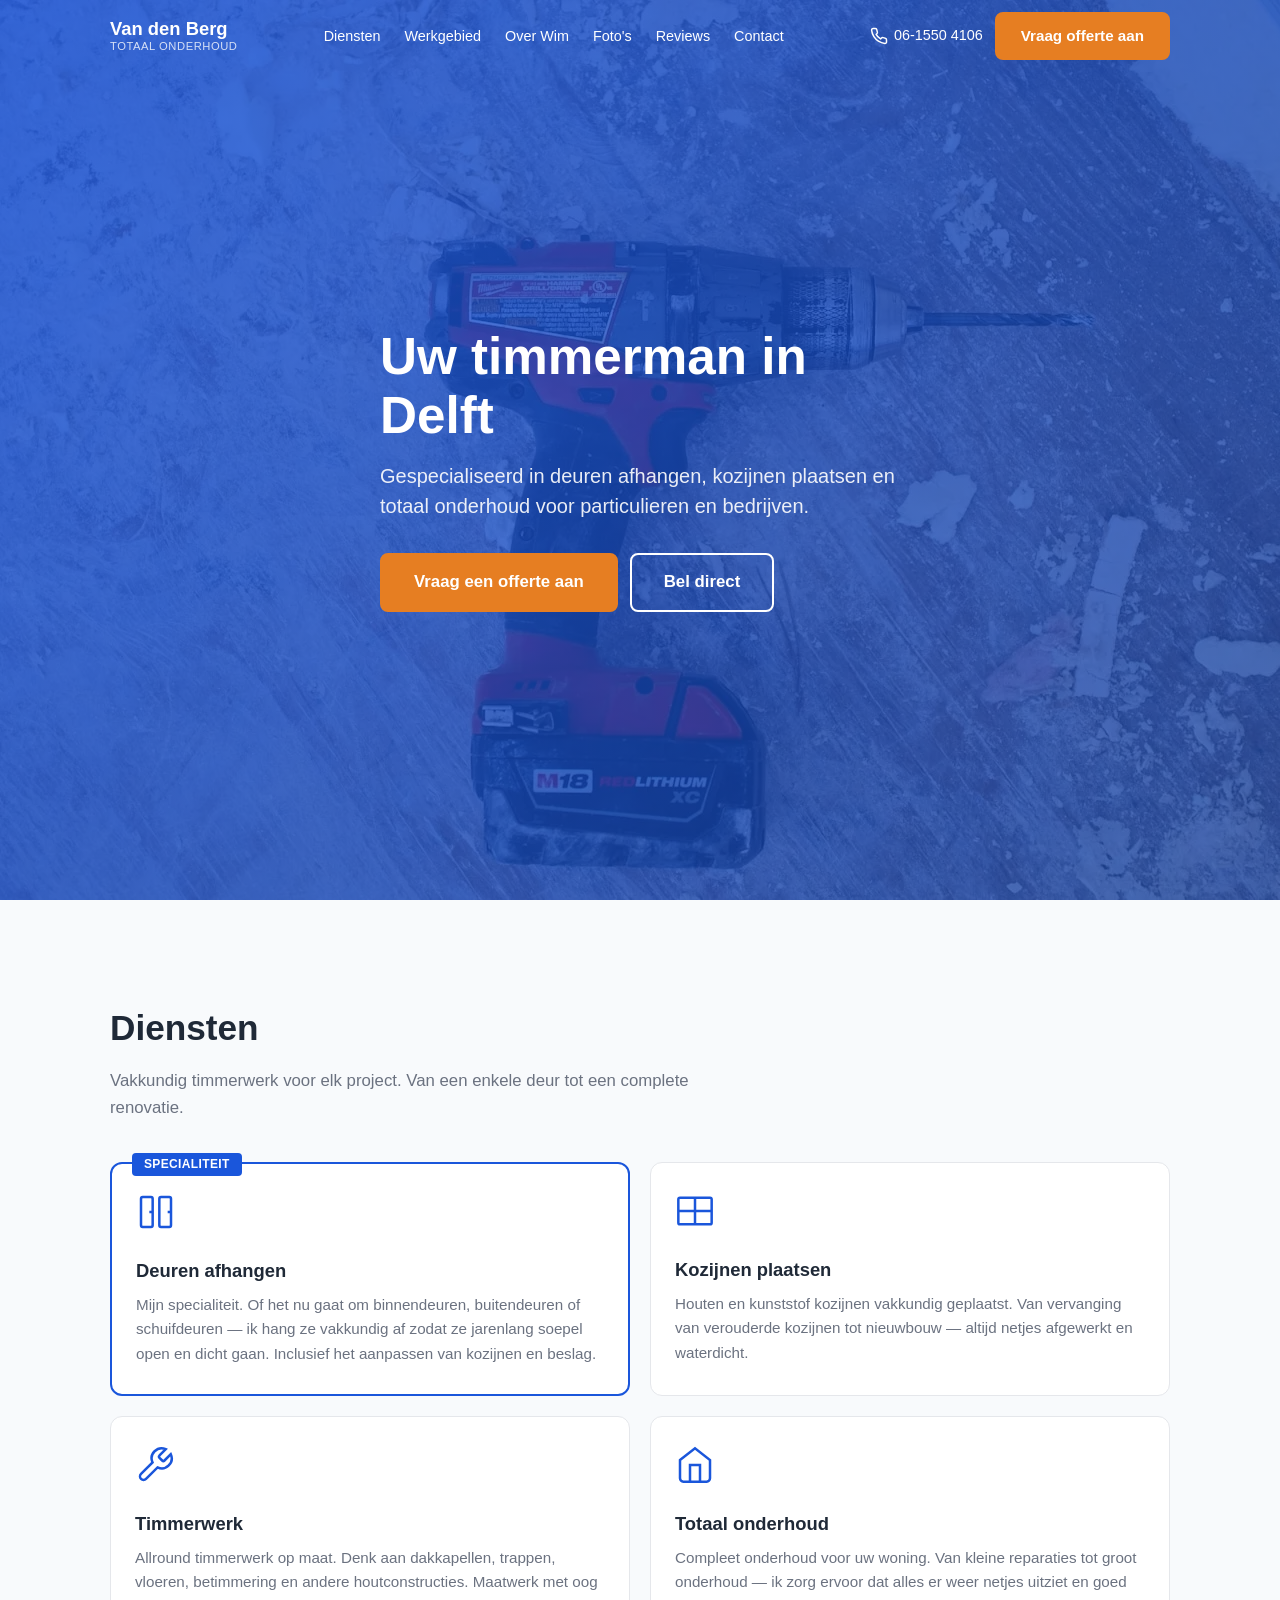
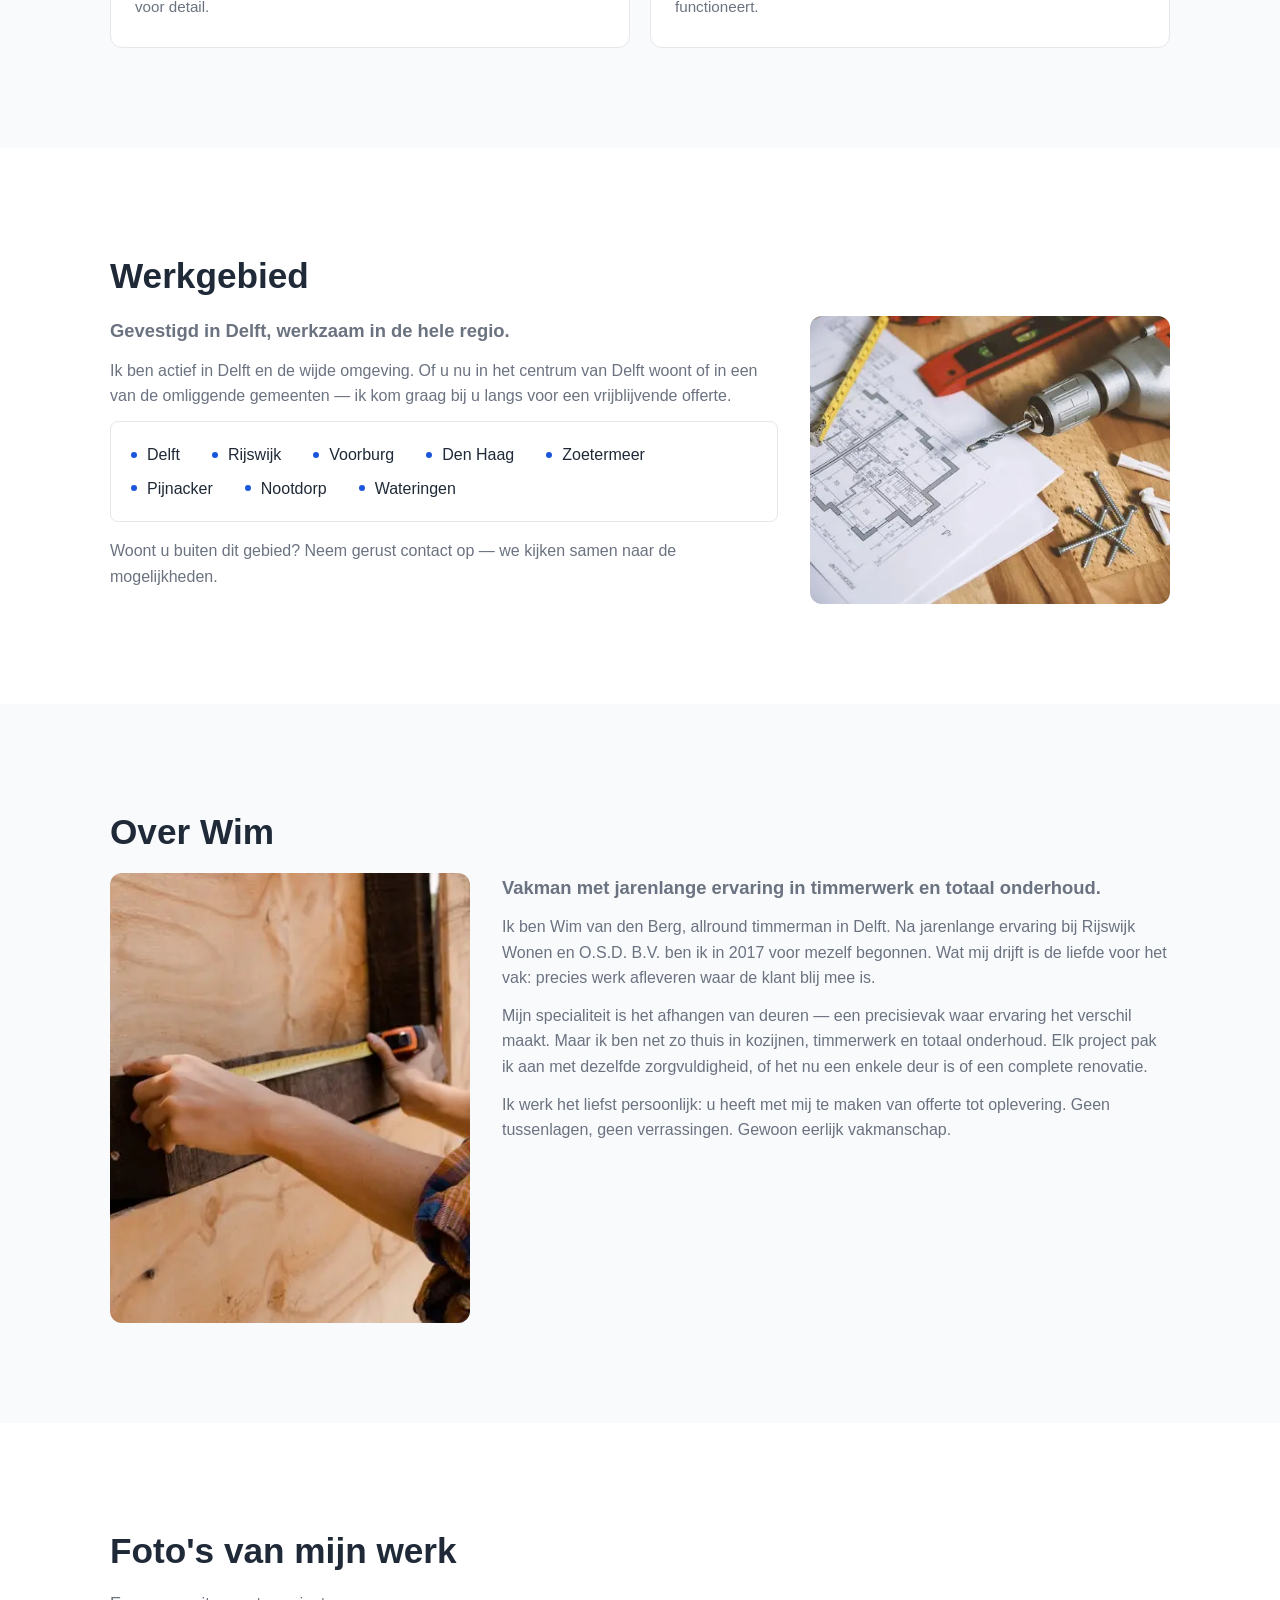
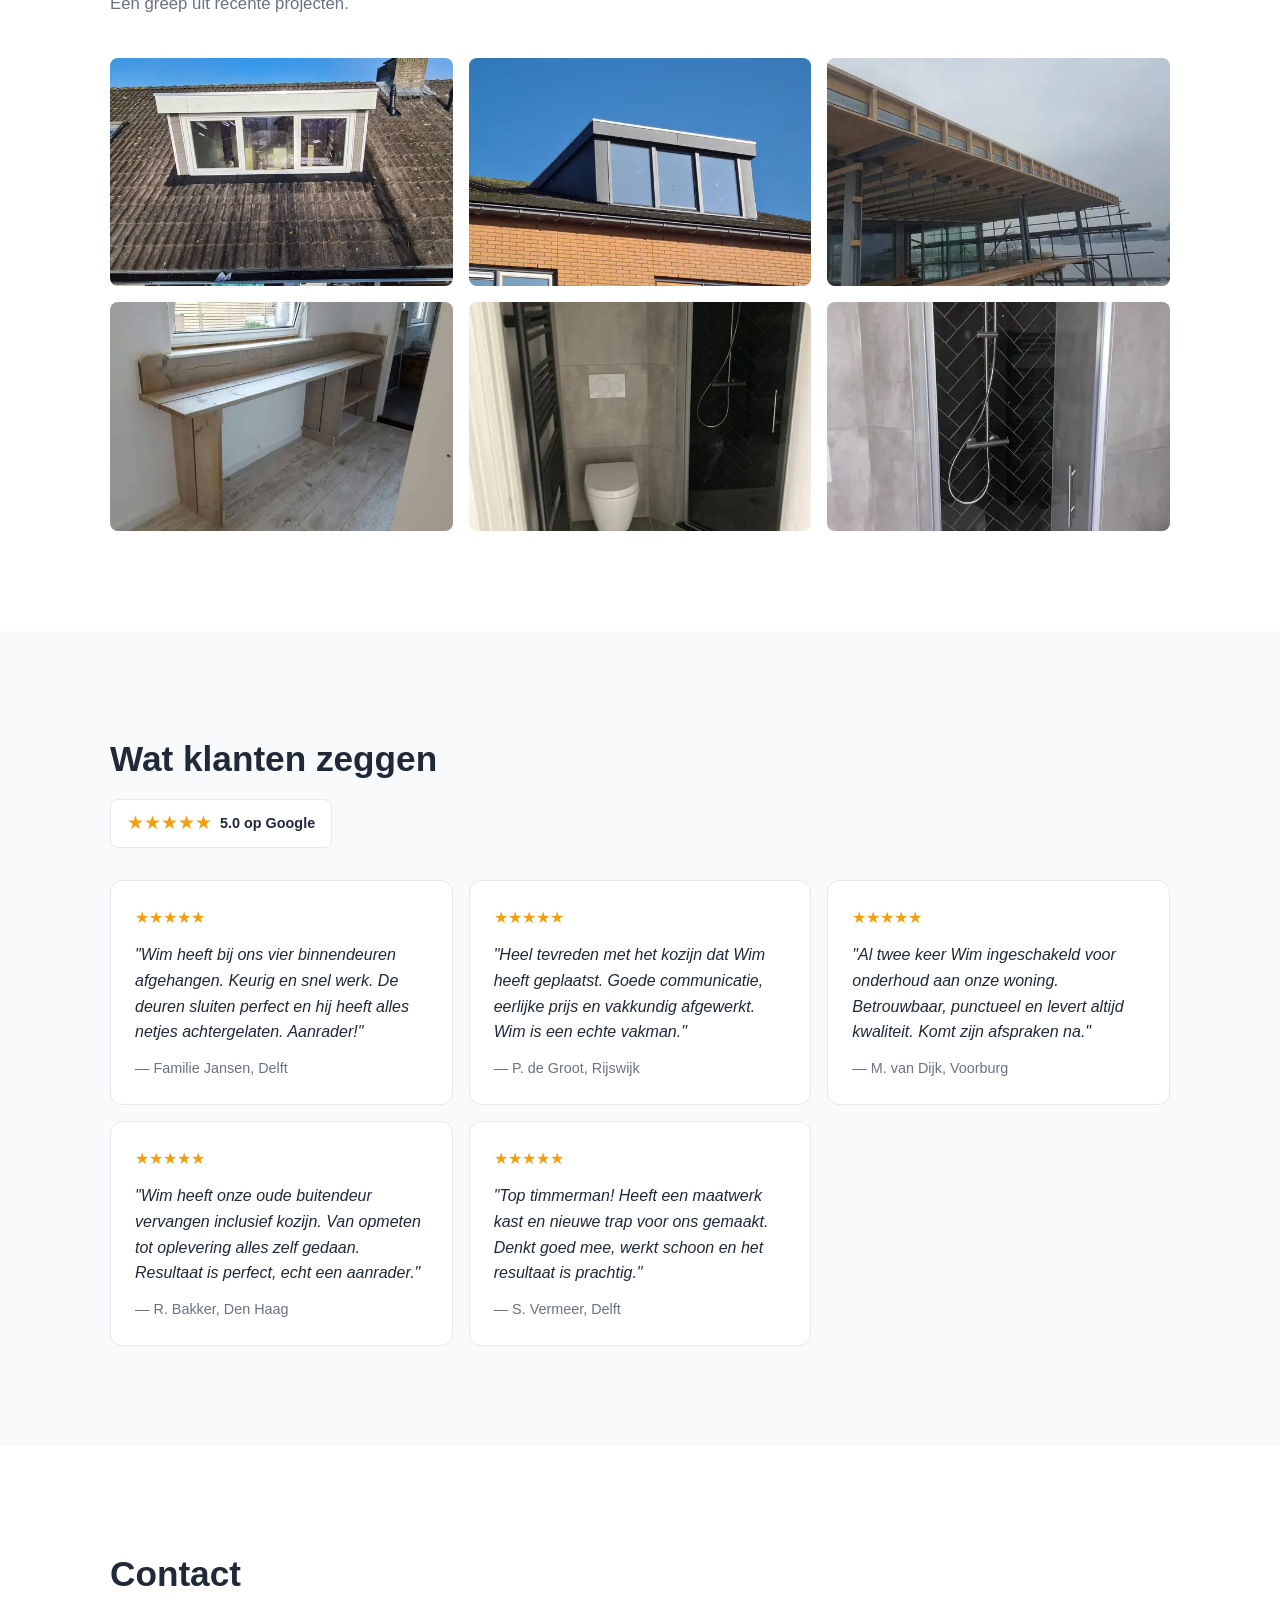
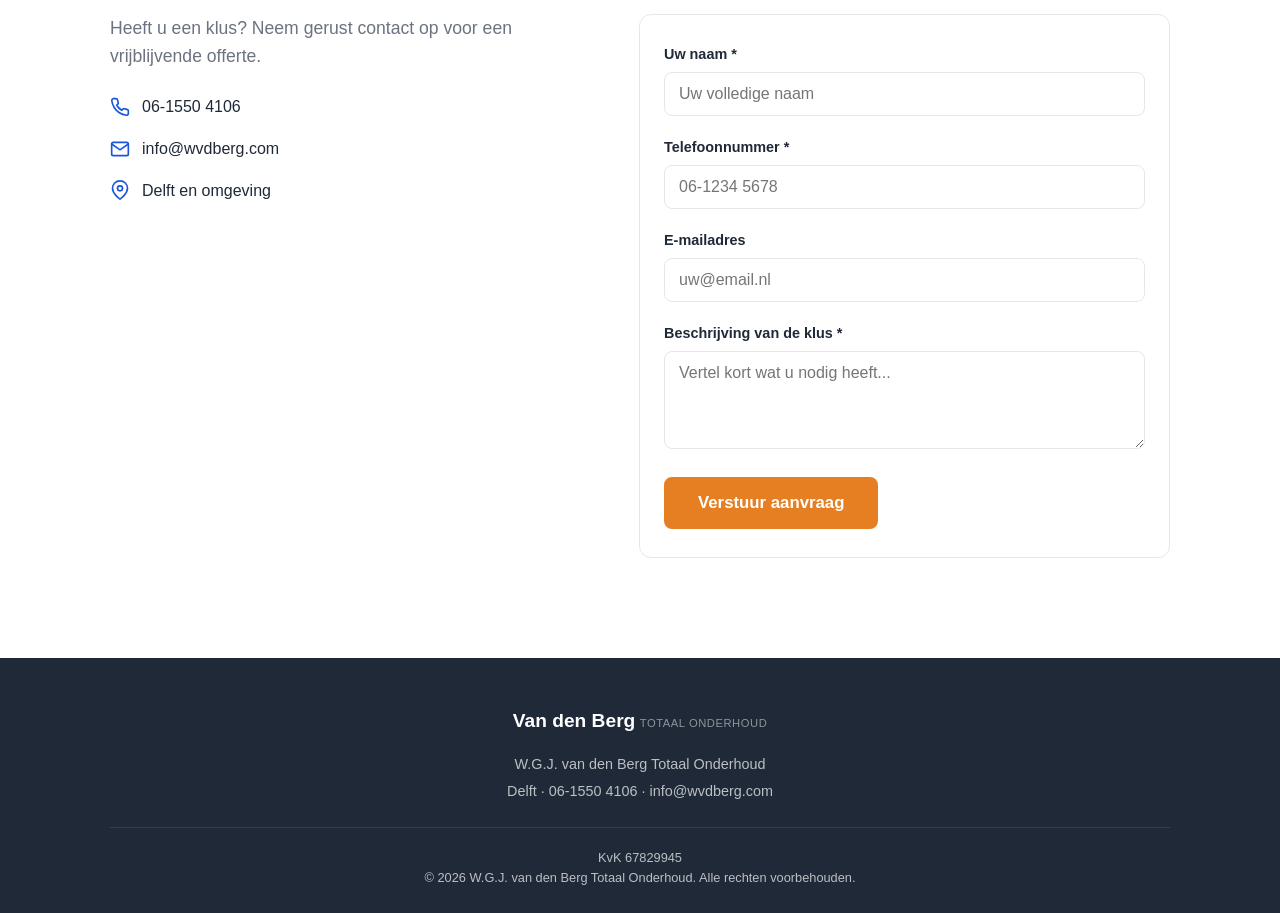
==== index.html @ a8510968 "Replace gallery with real project photos from Wim" ====
<!DOCTYPE html>
<html lang="nl">
<head>
  <meta charset="UTF-8">
  <meta name="viewport" content="width=device-width, initial-scale=1.0">
  <title>W.G.J. van den Berg | Timmerman Delft — Deuren Afhangen & Totaal Onderhoud</title>
  <meta name="description" content="Wim van den Berg — allround timmerman in Delft. Gespecialiseerd in deuren afhangen, kozijnen plaatsen en totaal onderhoud. Vraag vrijblijvend een offerte aan.">
  <meta name="keywords" content="timmerman Delft, deuren afhangen Delft, kozijnen plaatsen Delft, timmerwerk Delft, onderhoud Delft">
  <meta name="author" content="W.G.J. van den Berg Totaal Onderhoud">
  <meta name="robots" content="index, follow">

  <!-- Favicon -->
  <link rel="icon" type="image/svg+xml" href="favicon.svg">

  <!-- Canonical -->
  <link rel="canonical" href="https://wvdberg.com/">

  <!-- Open Graph -->
  <meta property="og:title" content="W.G.J. van den Berg | Timmerman Delft">
  <meta property="og:description" content="Allround timmerman in Delft. Gespecialiseerd in deuren afhangen, kozijnen plaatsen en totaal onderhoud.">
  <meta property="og:type" content="website">
  <meta property="og:url" content="https://wvdberg.com/">
  <meta property="og:locale" content="nl_NL">
  <meta property="og:image" content="https://wvdberg.com/images/og-image.jpg">
  <meta property="og:image:width" content="1200">
  <meta property="og:image:height" content="630">

  <!-- Preload critical resources -->
  <link rel="preload" href="css/style.css" as="style">
  <link rel="preload" href="images/hero.webp" as="image" type="image/webp">

  <!-- Styles -->
  <link rel="stylesheet" href="css/style.css">

  <!-- JSON-LD Structured Data -->
  <script type="application/ld+json">
  {
    "@context": "https://schema.org",
    "@type": "LocalBusiness",
    "name": "W.G.J. van den Berg Totaal Onderhoud",
    "description": "Allround timmerman in Delft. Gespecialiseerd in deuren afhangen, kozijnen plaatsen en totaal onderhoud.",
    "url": "https://wvdberg.com/",
    "telephone": "+31615504106",
    "email": "info@wvdberg.com",
    "address": {
      "@type": "PostalAddress",
      "addressLocality": "Delft",
      "addressRegion": "Zuid-Holland",
      "addressCountry": "NL"
    },
    "geo": {
      "@type": "GeoCoordinates",
      "latitude": 52.0116,
      "longitude": 4.3571
    },
    "areaServed": [
      "Delft", "Rijswijk", "Voorburg", "Zoetermeer", "Den Haag", "Pijnacker", "Nootdorp"
    ],
    "priceRange": "$$",
    "aggregateRating": {
      "@type": "AggregateRating",
      "ratingValue": "5.0",
      "reviewCount": "5"
    },
    "image": "https://wvdberg.com/images/og-image.jpg",
    "sameAs": [],
    "taxID": "KvK 67829945"
  }
  </script>
    <script src="https://analytics.perceptum.nl/liveview.js?key=lv_live_MhP3G05hJ0Z6QYoXSWMNR9PIOusZ9c0d" defer></script>
</head>
<body>

  <!-- ============ HEADER ============ -->
  <header class="site-header" id="header">
    <div class="container header-inner">
      <a href="#" class="logo">
        <span class="logo-name">Van den Berg</span>
        <span class="logo-tagline">Totaal Onderhoud</span>
      </a>
      <nav class="nav" id="nav">
        <ul class="nav-list">
          <li><a href="#diensten">Diensten</a></li>
          <li><a href="#werkgebied">Werkgebied</a></li>
          <li><a href="#over">Over Wim</a></li>
          <li><a href="#fotos">Foto's</a></li>
          <li><a href="#reviews">Reviews</a></li>
          <li><a href="#contact">Contact</a></li>
        </ul>
      </nav>
      <div class="header-actions">
        <a href="tel:+31615504106" class="phone-link">
          <svg class="icon" viewBox="0 0 24 24" width="18" height="18" fill="none" stroke="currentColor" stroke-width="2" stroke-linecap="round" stroke-linejoin="round"><path d="M22 16.92v3a2 2 0 0 1-2.18 2 19.79 19.79 0 0 1-8.63-3.07 19.5 19.5 0 0 1-6-6 19.79 19.79 0 0 1-3.07-8.67A2 2 0 0 1 4.11 2h3a2 2 0 0 1 2 1.72c.127.96.361 1.903.7 2.81a2 2 0 0 1-.45 2.11L8.09 9.91a16 16 0 0 0 6 6l1.27-1.27a2 2 0 0 1 2.11-.45c.907.339 1.85.573 2.81.7A2 2 0 0 1 22 16.92z"/></svg>
          <span>06-1550 4106</span>
        </a>
        <a href="#contact" class="btn btn-primary">Vraag offerte aan</a>
      </div>
      <button class="menu-toggle" id="menuToggle" aria-label="Menu openen">
        <span></span><span></span><span></span>
      </button>
    </div>
  </header>

  <main>

    <!-- ============ HERO ============ -->
    <section class="hero" id="hero">
      <div class="hero-overlay"></div>
      <div class="container hero-content">
        <h1>Uw timmerman in Delft</h1>
        <p class="hero-subtitle">Gespecialiseerd in deuren afhangen, kozijnen plaatsen en totaal onderhoud voor particulieren en bedrijven.</p>
        <div class="hero-actions">
          <a href="#contact" class="btn btn-primary btn-lg">Vraag een offerte aan</a>
          <a href="tel:+31615504106" class="btn btn-outline btn-lg">Bel direct</a>
        </div>
      </div>
    </section>

    <!-- ============ DIENSTEN ============ -->
    <section class="section diensten" id="diensten">
      <div class="container">
        <h2>Diensten</h2>
        <p class="section-intro">Vakkundig timmerwerk voor elk project. Van een enkele deur tot een complete renovatie.</p>
        <div class="services-grid">

          <div class="service-card service-featured">
            <div class="service-icon">
              <svg viewBox="0 0 24 24" width="40" height="40" fill="none" stroke="currentColor" stroke-width="1.5"><rect x="3" y="3" width="7" height="18" rx="1"/><path d="M8 12h2"/><rect x="14" y="3" width="7" height="18" rx="1"/><path d="M19 12h2"/></svg>
            </div>
            <h3>Deuren afhangen</h3>
            <p>Mijn specialiteit. Of het nu gaat om binnendeuren, buitendeuren of schuifdeuren — ik hang ze vakkundig af zodat ze jarenlang soepel open en dicht gaan. Inclusief het aanpassen van kozijnen en beslag.</p>
          </div>

          <div class="service-card">
            <div class="service-icon">
              <svg viewBox="0 0 24 24" width="40" height="40" fill="none" stroke="currentColor" stroke-width="1.5"><rect x="2" y="4" width="20" height="16" rx="1"/><line x1="2" y1="12" x2="22" y2="12"/><line x1="12" y1="4" x2="12" y2="20"/></svg>
            </div>
            <h3>Kozijnen plaatsen</h3>
            <p>Houten en kunststof kozijnen vakkundig geplaatst. Van vervanging van verouderde kozijnen tot nieuwbouw — altijd netjes afgewerkt en waterdicht.</p>
          </div>

          <div class="service-card">
            <div class="service-icon">
              <svg viewBox="0 0 24 24" width="40" height="40" fill="none" stroke="currentColor" stroke-width="1.5"><path d="M14.7 6.3a1 1 0 0 0 0 1.4l1.6 1.6a1 1 0 0 0 1.4 0l3.77-3.77a6 6 0 0 1-7.94 7.94l-6.91 6.91a2.12 2.12 0 0 1-3-3l6.91-6.91a6 6 0 0 1 7.94-7.94l-3.76 3.76z"/></svg>
            </div>
            <h3>Timmerwerk</h3>
            <p>Allround timmerwerk op maat. Denk aan dakkapellen, trappen, vloeren, betimmering en andere houtconstructies. Maatwerk met oog voor detail.</p>
          </div>

          <div class="service-card">
            <div class="service-icon">
              <svg viewBox="0 0 24 24" width="40" height="40" fill="none" stroke="currentColor" stroke-width="1.5"><path d="M3 9l9-7 9 7v11a2 2 0 0 1-2 2H5a2 2 0 0 1-2-2z"/><polyline points="9 22 9 12 15 12 15 22"/></svg>
            </div>
            <h3>Totaal onderhoud</h3>
            <p>Compleet onderhoud voor uw woning. Van kleine reparaties tot groot onderhoud — ik zorg ervoor dat alles er weer netjes uitziet en goed functioneert.</p>
          </div>

        </div>
      </div>
    </section>

    <!-- ============ WERKGEBIED ============ -->
    <section class="section werkgebied" id="werkgebied">
      <div class="container">
        <h2>Werkgebied</h2>
        <div class="about-content">
          <div class="about-text">
            <p class="about-lead">Gevestigd in Delft, werkzaam in de hele regio.</p>
            <p>Ik ben actief in Delft en de wijde omgeving. Of u nu in het centrum van Delft woont of in een van de omliggende gemeenten — ik kom graag bij u langs voor een vrijblijvende offerte.</p>
            <ul class="area-list">
              <li>Delft</li>
              <li>Rijswijk</li>
              <li>Voorburg</li>
              <li>Den Haag</li>
              <li>Zoetermeer</li>
              <li>Pijnacker</li>
              <li>Nootdorp</li>
              <li>Wateringen</li>
            </ul>
            <p>Woont u buiten dit gebied? Neem gerust contact op — we kijken samen naar de mogelijkheden.</p>
          </div>
          <div class="about-image">
            <picture>
              <source srcset="images/werkgebied.webp" type="image/webp">
              <img src="images/werkgebied.jpg" alt="Bouwtekeningen en gereedschap op werkbank" width="500" height="400" loading="lazy">
            </picture>
          </div>
        </div>
      </div>
    </section>

    <!-- ============ OVER WIM ============ -->
    <section class="section over" id="over">
      <div class="container">
        <h2>Over Wim</h2>
        <div class="about-content">
          <div class="about-image">
            <picture>
              <source srcset="images/wim-portrait.webp" type="image/webp">
              <img src="images/wim-portrait.jpg" alt="Wim van den Berg, timmerman in Delft" width="400" height="500" loading="lazy">
            </picture>
          </div>
          <div class="about-text">
            <p class="about-lead">Vakman met jarenlange ervaring in timmerwerk en totaal onderhoud.</p>
            <p>Ik ben Wim van den Berg, allround timmerman in Delft. Na jarenlange ervaring bij Rijswijk Wonen en O.S.D. B.V. ben ik in 2017 voor mezelf begonnen. Wat mij drijft is de liefde voor het vak: precies werk afleveren waar de klant blij mee is.</p>
            <p>Mijn specialiteit is het afhangen van deuren — een precisievak waar ervaring het verschil maakt. Maar ik ben net zo thuis in kozijnen, timmerwerk en totaal onderhoud. Elk project pak ik aan met dezelfde zorgvuldigheid, of het nu een enkele deur is of een complete renovatie.</p>
            <p>Ik werk het liefst persoonlijk: u heeft met mij te maken van offerte tot oplevering. Geen tussenlagen, geen verrassingen. Gewoon eerlijk vakmanschap.</p>
          </div>
        </div>
      </div>
    </section>

    <!-- ============ FOTO'S ============ -->
    <section class="section fotos" id="fotos">
      <div class="container">
        <h2>Foto's van mijn werk</h2>
        <p class="section-intro">Een greep uit recente projecten.</p>
        <div class="gallery-grid">
          <div class="gallery-item" data-caption="Dakkapel geplaatst — woonhuis">
            <picture>
              <source srcset="images/project-1.webp" type="image/webp">
              <img src="images/project-1.jpg" alt="Dakkapel geplaatst op woonhuis met blauwe lucht" width="600" height="400" loading="lazy">
            </picture>
          </div>
          <div class="gallery-item" data-caption="Dakkapel — zicht vanaf de straat">
            <picture>
              <source srcset="images/project-2.webp" type="image/webp">
              <img src="images/project-2.jpg" alt="Dakkapel op woning gezien vanaf de straat" width="600" height="400" loading="lazy">
            </picture>
          </div>
          <div class="gallery-item" data-caption="Houtconstructie — gebouw aan het water">
            <picture>
              <source srcset="images/project-3.webp" type="image/webp">
              <img src="images/project-3.jpg" alt="Houten dakconstructie van gebouw aan het water" width="600" height="400" loading="lazy">
            </picture>
          </div>
          <div class="gallery-item" data-caption="Bureau op maat — steigerhouten werkplek">
            <picture>
              <source srcset="images/project-4.webp" type="image/webp">
              <img src="images/project-4.jpg" alt="Steigerhouten bureau op maat gemaakt" width="600" height="400" loading="lazy">
            </picture>
          </div>
          <div class="gallery-item" data-caption="Badkamer renovatie — compleet afgewerkt">
            <picture>
              <source srcset="images/project-5.webp" type="image/webp">
              <img src="images/project-5.jpg" alt="Complete badkamer renovatie met douche en toilet" width="600" height="400" loading="lazy">
            </picture>
          </div>
          <div class="gallery-item" data-caption="Inloopdouche — herringbone tegels">
            <picture>
              <source srcset="images/project-6.webp" type="image/webp">
              <img src="images/project-6.jpg" alt="Inloopdouche met zwarte herringbone tegels" width="600" height="400" loading="lazy">
            </picture>
          </div>
        </div>
      </div>

      <!-- Lightbox -->
      <div class="lightbox" id="lightbox" role="dialog" aria-label="Foto vergroten">
        <button class="lightbox-close" aria-label="Sluiten">&times;</button>
        <button class="lightbox-prev" aria-label="Vorige foto">&#8249;</button>
        <button class="lightbox-next" aria-label="Volgende foto">&#8250;</button>
        <img class="lightbox-img" src="" alt="">
        <p class="lightbox-caption"></p>
      </div>
    </section>

    <!-- ============ REVIEWS ============ -->
    <section class="section reviews" id="reviews">
      <div class="container">
        <h2>Wat klanten zeggen</h2>
        <div class="reviews-header">
          <div class="rating-badge">
            <span class="rating-stars">&#9733;&#9733;&#9733;&#9733;&#9733;</span>
            <span class="rating-text">5.0 op Google</span>
          </div>
        </div>
        <div class="reviews-grid">

          <div class="review-card">
            <div class="review-stars">&#9733;&#9733;&#9733;&#9733;&#9733;</div>
            <p class="review-text">"Wim heeft bij ons vier binnendeuren afgehangen. Keurig en snel werk. De deuren sluiten perfect en hij heeft alles netjes achtergelaten. Aanrader!"</p>
            <p class="review-author">— Familie Jansen, Delft</p>
          </div>

          <div class="review-card">
            <div class="review-stars">&#9733;&#9733;&#9733;&#9733;&#9733;</div>
            <p class="review-text">"Heel tevreden met het kozijn dat Wim heeft geplaatst. Goede communicatie, eerlijke prijs en vakkundig afgewerkt. Wim is een echte vakman."</p>
            <p class="review-author">— P. de Groot, Rijswijk</p>
          </div>

          <div class="review-card">
            <div class="review-stars">&#9733;&#9733;&#9733;&#9733;&#9733;</div>
            <p class="review-text">"Al twee keer Wim ingeschakeld voor onderhoud aan onze woning. Betrouwbaar, punctueel en levert altijd kwaliteit. Komt zijn afspraken na."</p>
            <p class="review-author">— M. van Dijk, Voorburg</p>
          </div>

          <div class="review-card">
            <div class="review-stars">&#9733;&#9733;&#9733;&#9733;&#9733;</div>
            <p class="review-text">"Wim heeft onze oude buitendeur vervangen inclusief kozijn. Van opmeten tot oplevering alles zelf gedaan. Resultaat is perfect, echt een aanrader."</p>
            <p class="review-author">— R. Bakker, Den Haag</p>
          </div>

          <div class="review-card">
            <div class="review-stars">&#9733;&#9733;&#9733;&#9733;&#9733;</div>
            <p class="review-text">"Top timmerman! Heeft een maatwerk kast en nieuwe trap voor ons gemaakt. Denkt goed mee, werkt schoon en het resultaat is prachtig."</p>
            <p class="review-author">— S. Vermeer, Delft</p>
          </div>

        </div>
      </div>
    </section>

    <!-- ============ CONTACT ============ -->
    <section class="section contact" id="contact">
      <div class="container">
        <h2>Contact</h2>
        <div class="contact-content">
          <div class="contact-info">
            <p class="contact-lead">Heeft u een klus? Neem gerust contact op voor een vrijblijvende offerte.</p>
            <div class="contact-details">
              <div class="contact-item">
                <svg class="icon" viewBox="0 0 24 24" width="20" height="20" fill="none" stroke="currentColor" stroke-width="2"><path d="M22 16.92v3a2 2 0 0 1-2.18 2 19.79 19.79 0 0 1-8.63-3.07 19.5 19.5 0 0 1-6-6 19.79 19.79 0 0 1-3.07-8.67A2 2 0 0 1 4.11 2h3a2 2 0 0 1 2 1.72c.127.96.361 1.903.7 2.81a2 2 0 0 1-.45 2.11L8.09 9.91a16 16 0 0 0 6 6l1.27-1.27a2 2 0 0 1 2.11-.45c.907.339 1.85.573 2.81.7A2 2 0 0 1 22 16.92z"/></svg>
                <a href="tel:+31615504106">06-1550 4106</a>
              </div>
              <div class="contact-item">
                <svg class="icon" viewBox="0 0 24 24" width="20" height="20" fill="none" stroke="currentColor" stroke-width="2"><path d="M4 4h16c1.1 0 2 .9 2 2v12c0 1.1-.9 2-2 2H4c-1.1 0-2-.9-2-2V6c0-1.1.9-2 2-2z"/><polyline points="22,6 12,13 2,6"/></svg>
                <a href="mailto:info@wvdberg.com">info@wvdberg.com</a>
              </div>
              <div class="contact-item">
                <svg class="icon" viewBox="0 0 24 24" width="20" height="20" fill="none" stroke="currentColor" stroke-width="2"><path d="M21 10c0 7-9 13-9 13s-9-6-9-13a9 9 0 0 1 18 0z"/><circle cx="12" cy="10" r="3"/></svg>
                <span>Delft en omgeving</span>
              </div>
            </div>
          </div>
          <form class="contact-form" id="contactForm" novalidate>
            <div class="form-group" style="position:absolute;left:-9999px" aria-hidden="true">
              <label for="website">Laat dit veld leeg</label>
              <input type="text" id="website" name="website" tabindex="-1" autocomplete="off">
            </div>
            <div class="form-group">
              <label for="naam">Uw naam *</label>
              <input type="text" id="naam" name="naam" required autocomplete="name" placeholder="Uw volledige naam">
              <span class="form-error" data-for="naam"></span>
            </div>
            <div class="form-group">
              <label for="telefoon">Telefoonnummer *</label>
              <input type="tel" id="telefoon" name="telefoon" required autocomplete="tel" placeholder="06-1234 5678">
              <span class="form-error" data-for="telefoon"></span>
            </div>
            <div class="form-group">
              <label for="email">E-mailadres</label>
              <input type="email" id="email" name="email" autocomplete="email" placeholder="uw@email.nl">
              <span class="form-error" data-for="email"></span>
            </div>
            <div class="form-group">
              <label for="bericht">Beschrijving van de klus *</label>
              <textarea id="bericht" name="bericht" rows="4" required placeholder="Vertel kort wat u nodig heeft..."></textarea>
              <span class="form-error" data-for="bericht"></span>
            </div>
            <button type="submit" class="btn btn-primary btn-lg">Verstuur aanvraag</button>
            <div class="form-status" id="formStatus"></div>
          </form>
        </div>
      </div>
    </section>

  </main>

  <!-- ============ FOOTER ============ -->
  <footer class="site-footer">
    <div class="container footer-inner">
      <div class="footer-brand">
        <span class="logo-name">Van den Berg</span>
        <span class="logo-tagline">Totaal Onderhoud</span>
      </div>
      <div class="footer-info">
        <p>W.G.J. van den Berg Totaal Onderhoud</p>
        <p>Delft &middot; <a href="tel:+31615504106">06-1550 4106</a> &middot; <a href="mailto:info@wvdberg.com">info@wvdberg.com</a></p>
      </div>
      <div class="footer-bottom">
        <p>KvK 67829945</p>
        <p>&copy; 2026 W.G.J. van den Berg Totaal Onderhoud. Alle rechten voorbehouden.</p>
      </div>
    </div>
  </footer>

  <script src="js/main.js"></script>
</body>
</html>
---- css/style.css ----
/* ============================================
   W.G.J. van den Berg — Timmerman Delft
   Mobile-first responsive styles
   ============================================ */

/* --- Custom Properties --- */
:root {
  --color-primary: #1a56db;
  --color-primary-dark: #1444ab;
  --color-primary-light: #e8effc;
  --color-accent: #e67e22;
  --color-accent-dark: #cf6d17;
  --color-text: #1f2937;
  --color-text-light: #6b7280;
  --color-bg: #ffffff;
  --color-bg-alt: #f8fafc;
  --color-border: #e5e7eb;
  --color-white: #ffffff;
  --color-star: #f59e0b;
  --font-body: -apple-system, BlinkMacSystemFont, 'Segoe UI', Roboto, 'Helvetica Neue', Arial, sans-serif;
  --font-heading: var(--font-body);
  --max-width: 1100px;
  --header-height: 72px;
  --radius: 8px;
  --radius-lg: 12px;
  --shadow: 0 1px 3px rgba(0,0,0,0.1);
  --shadow-md: 0 4px 12px rgba(0,0,0,0.1);
  --shadow-lg: 0 8px 24px rgba(0,0,0,0.15);
  --transition: 200ms ease;
}

/* --- Reset & Base --- */
*, *::before, *::after {
  box-sizing: border-box;
  margin: 0;
  padding: 0;
}

html {
  scroll-behavior: smooth;
  scroll-padding-top: var(--header-height);
}

body {
  font-family: var(--font-body);
  font-size: 16px;
  line-height: 1.6;
  color: var(--color-text);
  background: var(--color-bg);
  -webkit-font-smoothing: antialiased;
}

img {
  max-width: 100%;
  height: auto;
  display: block;
}

a {
  color: var(--color-primary);
  text-decoration: none;
  transition: color var(--transition);
}

a:hover {
  color: var(--color-primary-dark);
}

ul {
  list-style: none;
}

.container {
  width: 100%;
  max-width: var(--max-width);
  margin: 0 auto;
  padding: 0 20px;
}

/* --- Buttons --- */
.btn {
  display: inline-flex;
  align-items: center;
  justify-content: center;
  gap: 8px;
  padding: 10px 24px;
  border: 2px solid transparent;
  border-radius: var(--radius);
  font-size: 0.95rem;
  font-weight: 600;
  cursor: pointer;
  transition: all var(--transition);
  text-decoration: none;
  white-space: nowrap;
}

.btn-primary {
  background: var(--color-accent);
  color: var(--color-white);
  border-color: var(--color-accent);
}

.btn-primary:hover {
  background: var(--color-accent-dark);
  border-color: var(--color-accent-dark);
  color: var(--color-white);
}

.btn-outline {
  background: transparent;
  color: var(--color-white);
  border-color: var(--color-white);
}

.btn-outline:hover {
  background: var(--color-white);
  color: var(--color-primary);
}

.btn-lg {
  padding: 14px 32px;
  font-size: 1.05rem;
}

/* --- Header --- */
.site-header {
  position: fixed;
  top: 0;
  left: 0;
  right: 0;
  z-index: 100;
  background: transparent;
  transition: background var(--transition), box-shadow var(--transition);
  height: var(--header-height);
}

.site-header.scrolled {
  background: var(--color-white);
  box-shadow: var(--shadow-md);
}

.header-inner {
  display: flex;
  align-items: center;
  justify-content: space-between;
  height: var(--header-height);
}

.logo {
  display: flex;
  flex-direction: column;
  text-decoration: none;
  line-height: 1.2;
}

.logo-name {
  font-size: 1.15rem;
  font-weight: 700;
  color: var(--color-white);
  transition: color var(--transition);
}

.logo-tagline {
  font-size: 0.7rem;
  color: rgba(255,255,255,0.8);
  text-transform: uppercase;
  letter-spacing: 0.05em;
  transition: color var(--transition);
}

.site-header.scrolled .logo-name {
  color: var(--color-primary);
}

.site-header.scrolled .logo-tagline {
  color: var(--color-text-light);
}

.nav {
  display: none;
}

.nav-list {
  display: flex;
  gap: 24px;
}

.nav-list a {
  color: var(--color-white);
  font-size: 0.9rem;
  font-weight: 500;
  transition: color var(--transition);
}

.site-header.scrolled .nav-list a {
  color: var(--color-text);
}

.site-header.scrolled .nav-list a:hover {
  color: var(--color-primary);
}

.header-actions {
  display: flex;
  align-items: center;
  gap: 12px;
}

.phone-link {
  display: none;
  align-items: center;
  gap: 6px;
  color: var(--color-white);
  font-weight: 500;
  font-size: 0.9rem;
}

.site-header.scrolled .phone-link {
  color: var(--color-text);
}

.phone-link .icon {
  flex-shrink: 0;
}

.header-actions .btn-primary {
  display: none;
}

/* Mobile menu toggle */
.menu-toggle {
  display: flex;
  flex-direction: column;
  justify-content: center;
  gap: 5px;
  width: 32px;
  height: 32px;
  background: none;
  border: none;
  cursor: pointer;
  padding: 4px;
}

.menu-toggle span {
  display: block;
  width: 100%;
  height: 2px;
  background: var(--color-white);
  border-radius: 1px;
  transition: all var(--transition);
}

.site-header.scrolled .menu-toggle span {
  background: var(--color-text);
}

.menu-toggle.active span:nth-child(1) {
  transform: rotate(45deg) translate(5px, 5px);
}

.menu-toggle.active span:nth-child(2) {
  opacity: 0;
}

.menu-toggle.active span:nth-child(3) {
  transform: rotate(-45deg) translate(5px, -5px);
}

/* Mobile nav open state */
.nav.open {
  display: flex;
  position: fixed;
  top: var(--header-height);
  left: 0;
  right: 0;
  bottom: 0;
  background: var(--color-white);
  z-index: 99;
  padding: 24px 20px;
}

.nav.open .nav-list {
  flex-direction: column;
  gap: 0;
  width: 100%;
}

.nav.open .nav-list a {
  display: block;
  padding: 16px 0;
  color: var(--color-text);
  font-size: 1.1rem;
  border-bottom: 1px solid var(--color-border);
}

/* --- Hero --- */
.hero {
  position: relative;
  min-height: 100vh;
  display: flex;
  align-items: center;
  background: var(--color-primary) url('../images/hero.webp') center / cover no-repeat;
  color: var(--color-white);
  padding: 120px 0 80px;
}

.hero-overlay {
  position: absolute;
  inset: 0;
  background: linear-gradient(135deg, rgba(26,86,219,0.85) 0%, rgba(20,68,171,0.7) 100%);
}

.hero-content {
  position: relative;
  z-index: 1;
  max-width: 640px;
}

.hero h1 {
  font-size: clamp(2rem, 5vw, 3.2rem);
  font-weight: 800;
  line-height: 1.15;
  margin-bottom: 16px;
}

.hero-subtitle {
  font-size: clamp(1rem, 2.5vw, 1.25rem);
  line-height: 1.5;
  opacity: 0.9;
  margin-bottom: 32px;
}

.hero-actions {
  display: flex;
  flex-wrap: wrap;
  gap: 12px;
}

/* --- Sections --- */
.section {
  padding: 64px 0;
}

.section:nth-child(even) {
  background: var(--color-bg-alt);
}

.section h2 {
  font-size: clamp(1.6rem, 3vw, 2.2rem);
  font-weight: 700;
  color: var(--color-text);
  margin-bottom: 12px;
}

.section-intro {
  color: var(--color-text-light);
  font-size: 1.05rem;
  max-width: 600px;
  margin-bottom: 40px;
}

/* --- Diensten (Services) --- */
.services-grid {
  display: grid;
  gap: 20px;
}

.service-card {
  background: var(--color-white);
  border: 1px solid var(--color-border);
  border-radius: var(--radius-lg);
  padding: 28px 24px;
  transition: box-shadow var(--transition);
}

.service-card:hover {
  box-shadow: var(--shadow-md);
}

.service-featured {
  border-color: var(--color-primary);
  border-width: 2px;
  position: relative;
}

.service-featured::before {
  content: 'Specialiteit';
  position: absolute;
  top: -11px;
  left: 20px;
  background: var(--color-primary);
  color: var(--color-white);
  font-size: 0.75rem;
  font-weight: 600;
  padding: 2px 12px;
  border-radius: 4px;
  text-transform: uppercase;
  letter-spacing: 0.03em;
}

.service-icon {
  color: var(--color-primary);
  margin-bottom: 16px;
}

.service-card h3 {
  font-size: 1.15rem;
  font-weight: 700;
  margin-bottom: 8px;
}

.service-card p {
  color: var(--color-text-light);
  font-size: 0.95rem;
  line-height: 1.6;
}

/* --- Werkgebied --- */
.werkgebied .about-text p {
  color: var(--color-text-light);
}

.area-list {
  display: flex;
  flex-wrap: wrap;
  gap: 8px 16px;
  margin-bottom: 16px;
  padding: 20px;
  background: var(--color-white);
  border-radius: var(--radius);
  border: 1px solid var(--color-border);
}

.area-list li {
  font-weight: 500;
  color: var(--color-text);
  padding-left: 16px;
  position: relative;
}

.area-list li::before {
  content: '';
  position: absolute;
  left: 0;
  top: 50%;
  transform: translateY(-50%);
  width: 6px;
  height: 6px;
  background: var(--color-primary);
  border-radius: 50%;
}

/* --- Over Wim (About) --- */
.about-content {
  display: flex;
  flex-direction: column;
  gap: 32px;
}

.about-image img {
  border-radius: var(--radius-lg);
  object-fit: cover;
  width: 100%;
  max-width: 400px;
}

.about-lead {
  font-size: 1.15rem;
  font-weight: 600;
  color: var(--color-text);
  margin-bottom: 16px;
}

.about-text p {
  color: var(--color-text-light);
  margin-bottom: 12px;
}

/* --- Foto's (Gallery) --- */
.gallery-grid {
  display: grid;
  gap: 12px;
  grid-template-columns: 1fr 1fr;
}

.gallery-item {
  cursor: pointer;
  border-radius: var(--radius);
  overflow: hidden;
  aspect-ratio: 3/2;
}

.gallery-item img {
  width: 100%;
  height: 100%;
  object-fit: cover;
  transition: transform 0.3s ease;
}

.gallery-item:hover img {
  transform: scale(1.05);
}

/* Lightbox */
.lightbox {
  display: none;
  position: fixed;
  inset: 0;
  z-index: 200;
  background: rgba(0,0,0,0.92);
  align-items: center;
  justify-content: center;
  flex-direction: column;
  padding: 20px;
}

.lightbox.active {
  display: flex;
}

.lightbox-img {
  max-width: 90vw;
  max-height: 80vh;
  object-fit: contain;
  border-radius: var(--radius);
}

.lightbox-caption {
  color: var(--color-white);
  margin-top: 16px;
  font-size: 0.95rem;
  text-align: center;
}

.lightbox-close,
.lightbox-prev,
.lightbox-next {
  position: absolute;
  background: none;
  border: none;
  color: var(--color-white);
  cursor: pointer;
  font-size: 2rem;
  padding: 12px;
  transition: opacity var(--transition);
  z-index: 201;
}

.lightbox-close:hover,
.lightbox-prev:hover,
.lightbox-next:hover {
  opacity: 0.7;
}

.lightbox-close {
  top: 16px;
  right: 16px;
  font-size: 2.5rem;
}

.lightbox-prev {
  left: 16px;
  top: 50%;
  transform: translateY(-50%);
  font-size: 3rem;
}

.lightbox-next {
  right: 16px;
  top: 50%;
  transform: translateY(-50%);
  font-size: 3rem;
}

/* --- Reviews --- */
.reviews-header {
  margin-bottom: 32px;
}

.rating-badge {
  display: inline-flex;
  align-items: center;
  gap: 8px;
  background: var(--color-white);
  border: 1px solid var(--color-border);
  border-radius: var(--radius);
  padding: 8px 16px;
}

.rating-stars {
  color: var(--color-star);
  font-size: 1.2rem;
}

.rating-text {
  font-weight: 600;
  font-size: 0.9rem;
}

.reviews-grid {
  display: grid;
  gap: 16px;
}

.review-card {
  background: var(--color-white);
  border: 1px solid var(--color-border);
  border-radius: var(--radius-lg);
  padding: 24px;
}

.review-stars {
  color: var(--color-star);
  font-size: 1rem;
  margin-bottom: 12px;
}

.review-text {
  color: var(--color-text);
  font-style: italic;
  line-height: 1.6;
  margin-bottom: 12px;
}

.review-author {
  color: var(--color-text-light);
  font-size: 0.9rem;
  font-weight: 500;
}

/* --- Contact --- */
.contact-content {
  display: flex;
  flex-direction: column;
  gap: 40px;
}

.contact-lead {
  font-size: 1.1rem;
  color: var(--color-text-light);
  margin-bottom: 24px;
}

.contact-details {
  display: flex;
  flex-direction: column;
  gap: 16px;
}

.contact-item {
  display: flex;
  align-items: center;
  gap: 12px;
  color: var(--color-text);
}

.contact-item .icon {
  color: var(--color-primary);
  flex-shrink: 0;
}

.contact-item a {
  color: var(--color-text);
  font-weight: 500;
}

.contact-item a:hover {
  color: var(--color-primary);
}

/* Form */
.contact-form {
  background: var(--color-white);
  border: 1px solid var(--color-border);
  border-radius: var(--radius-lg);
  padding: 28px 24px;
}

.form-group {
  margin-bottom: 20px;
}

.form-group label {
  display: block;
  font-weight: 600;
  font-size: 0.9rem;
  margin-bottom: 6px;
  color: var(--color-text);
}

.form-group input,
.form-group textarea {
  width: 100%;
  padding: 12px 14px;
  border: 1px solid var(--color-border);
  border-radius: var(--radius);
  font-family: var(--font-body);
  font-size: 1rem;
  color: var(--color-text);
  transition: border-color var(--transition);
}

.form-group input:focus,
.form-group textarea:focus {
  outline: none;
  border-color: var(--color-primary);
  box-shadow: 0 0 0 3px var(--color-primary-light);
}

.form-group input.error,
.form-group textarea.error {
  border-color: #dc2626;
}

.form-error {
  display: none;
  color: #dc2626;
  font-size: 0.8rem;
  margin-top: 4px;
}

.form-error.visible {
  display: block;
}

.form-status {
  margin-top: 16px;
  padding: 12px;
  border-radius: var(--radius);
  font-size: 0.9rem;
  display: none;
}

.form-status.success {
  display: block;
  background: #ecfdf5;
  color: #065f46;
  border: 1px solid #a7f3d0;
}

.form-status.error {
  display: block;
  background: #fef2f2;
  color: #991b1b;
  border: 1px solid #fecaca;
}

.contact-form .btn {
  width: 100%;
}

/* --- Footer --- */
.site-footer {
  background: var(--color-text);
  color: rgba(255,255,255,0.7);
  padding: 48px 0 24px;
}

.footer-inner {
  text-align: center;
}

.footer-brand {
  margin-bottom: 16px;
}

.footer-brand .logo-name {
  font-size: 1.2rem;
  color: var(--color-white);
}

.footer-brand .logo-tagline {
  color: rgba(255,255,255,0.5);
}

.footer-info {
  margin-bottom: 24px;
}

.footer-info p {
  margin-bottom: 4px;
  font-size: 0.9rem;
}

.footer-info a {
  color: rgba(255,255,255,0.7);
}

.footer-info a:hover {
  color: var(--color-white);
}

.footer-bottom {
  border-top: 1px solid rgba(255,255,255,0.1);
  padding-top: 20px;
}

.footer-bottom p {
  font-size: 0.8rem;
}

/* ============================================
   Responsive — Tablet (768px+)
   ============================================ */
@media (min-width: 768px) {
  .section {
    padding: 80px 0;
  }

  .services-grid {
    grid-template-columns: 1fr 1fr;
  }

  .reviews-grid {
    grid-template-columns: 1fr 1fr;
  }

  .gallery-grid {
    grid-template-columns: repeat(3, 1fr);
    gap: 16px;
  }

  .about-content {
    flex-direction: row;
    align-items: flex-start;
  }

  .about-image {
    flex-shrink: 0;
    width: 280px;
  }

  .contact-content {
    flex-direction: row;
    gap: 48px;
  }

  .contact-info {
    flex: 1;
  }

  .contact-form {
    flex: 1;
  }

  .contact-form .btn {
    width: auto;
  }
}

/* ============================================
   Responsive — Desktop (1024px+)
   ============================================ */
@media (min-width: 1024px) {
  .nav {
    display: flex;
    align-items: center;
  }

  .menu-toggle {
    display: none;
  }

  .phone-link {
    display: flex;
  }

  .header-actions .btn-primary {
    display: inline-flex;
  }

  .section {
    padding: 100px 0;
  }

  .about-image {
    width: 360px;
  }

  .hero-content {
    max-width: 560px;
  }

  .area-list {
    gap: 8px 32px;
  }
}

/* ============================================
   Responsive — Large Desktop (1200px+)
   ============================================ */
@media (min-width: 1200px) {
  .reviews-grid {
    grid-template-columns: repeat(3, 1fr);
  }
}
---- css/style.css ----
/* ============================================
   W.G.J. van den Berg — Timmerman Delft
   Mobile-first responsive styles
   ============================================ */

/* --- Custom Properties --- */
:root {
  --color-primary: #1a56db;
  --color-primary-dark: #1444ab;
  --color-primary-light: #e8effc;
  --color-accent: #e67e22;
  --color-accent-dark: #cf6d17;
  --color-text: #1f2937;
  --color-text-light: #6b7280;
  --color-bg: #ffffff;
  --color-bg-alt: #f8fafc;
  --color-border: #e5e7eb;
  --color-white: #ffffff;
  --color-star: #f59e0b;
  --font-body: -apple-system, BlinkMacSystemFont, 'Segoe UI', Roboto, 'Helvetica Neue', Arial, sans-serif;
  --font-heading: var(--font-body);
  --max-width: 1100px;
  --header-height: 72px;
  --radius: 8px;
  --radius-lg: 12px;
  --shadow: 0 1px 3px rgba(0,0,0,0.1);
  --shadow-md: 0 4px 12px rgba(0,0,0,0.1);
  --shadow-lg: 0 8px 24px rgba(0,0,0,0.15);
  --transition: 200ms ease;
}

/* --- Reset & Base --- */
*, *::before, *::after {
  box-sizing: border-box;
  margin: 0;
  padding: 0;
}

html {
  scroll-behavior: smooth;
  scroll-padding-top: var(--header-height);
}

body {
  font-family: var(--font-body);
  font-size: 16px;
  line-height: 1.6;
  color: var(--color-text);
  background: var(--color-bg);
  -webkit-font-smoothing: antialiased;
}

img {
  max-width: 100%;
  height: auto;
  display: block;
}

a {
  color: var(--color-primary);
  text-decoration: none;
  transition: color var(--transition);
}

a:hover {
  color: var(--color-primary-dark);
}

ul {
  list-style: none;
}

.container {
  width: 100%;
  max-width: var(--max-width);
  margin: 0 auto;
  padding: 0 20px;
}

/* --- Buttons --- */
.btn {
  display: inline-flex;
  align-items: center;
  justify-content: center;
  gap: 8px;
  padding: 10px 24px;
  border: 2px solid transparent;
  border-radius: var(--radius);
  font-size: 0.95rem;
  font-weight: 600;
  cursor: pointer;
  transition: all var(--transition);
  text-decoration: none;
  white-space: nowrap;
}

.btn-primary {
  background: var(--color-accent);
  color: var(--color-white);
  border-color: var(--color-accent);
}

.btn-primary:hover {
  background: var(--color-accent-dark);
  border-color: var(--color-accent-dark);
  color: var(--color-white);
}

.btn-outline {
  background: transparent;
  color: var(--color-white);
  border-color: var(--color-white);
}

.btn-outline:hover {
  background: var(--color-white);
  color: var(--color-primary);
}

.btn-lg {
  padding: 14px 32px;
  font-size: 1.05rem;
}

/* --- Header --- */
.site-header {
  position: fixed;
  top: 0;
  left: 0;
  right: 0;
  z-index: 100;
  background: transparent;
  transition: background var(--transition), box-shadow var(--transition);
  height: var(--header-height);
}

.site-header.scrolled {
  background: var(--color-white);
  box-shadow: var(--shadow-md);
}

.header-inner {
  display: flex;
  align-items: center;
  justify-content: space-between;
  height: var(--header-height);
}

.logo {
  display: flex;
  flex-direction: column;
  text-decoration: none;
  line-height: 1.2;
}

.logo-name {
  font-size: 1.15rem;
  font-weight: 700;
  color: var(--color-white);
  transition: color var(--transition);
}

.logo-tagline {
  font-size: 0.7rem;
  color: rgba(255,255,255,0.8);
  text-transform: uppercase;
  letter-spacing: 0.05em;
  transition: color var(--transition);
}

.site-header.scrolled .logo-name {
  color: var(--color-primary);
}

.site-header.scrolled .logo-tagline {
  color: var(--color-text-light);
}

.nav {
  display: none;
}

.nav-list {
  display: flex;
  gap: 24px;
}

.nav-list a {
  color: var(--color-white);
  font-size: 0.9rem;
  font-weight: 500;
  transition: color var(--transition);
}

.site-header.scrolled .nav-list a {
  color: var(--color-text);
}

.site-header.scrolled .nav-list a:hover {
  color: var(--color-primary);
}

.header-actions {
  display: flex;
  align-items: center;
  gap: 12px;
}

.phone-link {
  display: none;
  align-items: center;
  gap: 6px;
  color: var(--color-white);
  font-weight: 500;
  font-size: 0.9rem;
}

.site-header.scrolled .phone-link {
  color: var(--color-text);
}

.phone-link .icon {
  flex-shrink: 0;
}

.header-actions .btn-primary {
  display: none;
}

/* Mobile menu toggle */
.menu-toggle {
  display: flex;
  flex-direction: column;
  justify-content: center;
  gap: 5px;
  width: 32px;
  height: 32px;
  background: none;
  border: none;
  cursor: pointer;
  padding: 4px;
}

.menu-toggle span {
  display: block;
  width: 100%;
  height: 2px;
  background: var(--color-white);
  border-radius: 1px;
  transition: all var(--transition);
}

.site-header.scrolled .menu-toggle span {
  background: var(--color-text);
}

.menu-toggle.active span:nth-child(1) {
  transform: rotate(45deg) translate(5px, 5px);
}

.menu-toggle.active span:nth-child(2) {
  opacity: 0;
}

.menu-toggle.active span:nth-child(3) {
  transform: rotate(-45deg) translate(5px, -5px);
}

/* Mobile nav open state */
.nav.open {
  display: flex;
  position: fixed;
  top: var(--header-height);
  left: 0;
  right: 0;
  bottom: 0;
  background: var(--color-white);
  z-index: 99;
  padding: 24px 20px;
}

.nav.open .nav-list {
  flex-direction: column;
  gap: 0;
  width: 100%;
}

.nav.open .nav-list a {
  display: block;
  padding: 16px 0;
  color: var(--color-text);
  font-size: 1.1rem;
  border-bottom: 1px solid var(--color-border);
}

/* --- Hero --- */
.hero {
  position: relative;
  min-height: 100vh;
  display: flex;
  align-items: center;
  background: var(--color-primary) url('../images/hero.webp') center / cover no-repeat;
  color: var(--color-white);
  padding: 120px 0 80px;
}

.hero-overlay {
  position: absolute;
  inset: 0;
  background: linear-gradient(135deg, rgba(26,86,219,0.85) 0%, rgba(20,68,171,0.7) 100%);
}

.hero-content {
  position: relative;
  z-index: 1;
  max-width: 640px;
}

.hero h1 {
  font-size: clamp(2rem, 5vw, 3.2rem);
  font-weight: 800;
  line-height: 1.15;
  margin-bottom: 16px;
}

.hero-subtitle {
  font-size: clamp(1rem, 2.5vw, 1.25rem);
  line-height: 1.5;
  opacity: 0.9;
  margin-bottom: 32px;
}

.hero-actions {
  display: flex;
  flex-wrap: wrap;
  gap: 12px;
}

/* --- Sections --- */
.section {
  padding: 64px 0;
}

.section:nth-child(even) {
  background: var(--color-bg-alt);
}

.section h2 {
  font-size: clamp(1.6rem, 3vw, 2.2rem);
  font-weight: 700;
  color: var(--color-text);
  margin-bottom: 12px;
}

.section-intro {
  color: var(--color-text-light);
  font-size: 1.05rem;
  max-width: 600px;
  margin-bottom: 40px;
}

/* --- Diensten (Services) --- */
.services-grid {
  display: grid;
  gap: 20px;
}

.service-card {
  background: var(--color-white);
  border: 1px solid var(--color-border);
  border-radius: var(--radius-lg);
  padding: 28px 24px;
  transition: box-shadow var(--transition);
}

.service-card:hover {
  box-shadow: var(--shadow-md);
}

.service-featured {
  border-color: var(--color-primary);
  border-width: 2px;
  position: relative;
}

.service-featured::before {
  content: 'Specialiteit';
  position: absolute;
  top: -11px;
  left: 20px;
  background: var(--color-primary);
  color: var(--color-white);
  font-size: 0.75rem;
  font-weight: 600;
  padding: 2px 12px;
  border-radius: 4px;
  text-transform: uppercase;
  letter-spacing: 0.03em;
}

.service-icon {
  color: var(--color-primary);
  margin-bottom: 16px;
}

.service-card h3 {
  font-size: 1.15rem;
  font-weight: 700;
  margin-bottom: 8px;
}

.service-card p {
  color: var(--color-text-light);
  font-size: 0.95rem;
  line-height: 1.6;
}

/* --- Werkgebied --- */
.werkgebied .about-text p {
  color: var(--color-text-light);
}

.area-list {
  display: flex;
  flex-wrap: wrap;
  gap: 8px 16px;
  margin-bottom: 16px;
  padding: 20px;
  background: var(--color-white);
  border-radius: var(--radius);
  border: 1px solid var(--color-border);
}

.area-list li {
  font-weight: 500;
  color: var(--color-text);
  padding-left: 16px;
  position: relative;
}

.area-list li::before {
  content: '';
  position: absolute;
  left: 0;
  top: 50%;
  transform: translateY(-50%);
  width: 6px;
  height: 6px;
  background: var(--color-primary);
  border-radius: 50%;
}

/* --- Over Wim (About) --- */
.about-content {
  display: flex;
  flex-direction: column;
  gap: 32px;
}

.about-image img {
  border-radius: var(--radius-lg);
  object-fit: cover;
  width: 100%;
  max-width: 400px;
}

.about-lead {
  font-size: 1.15rem;
  font-weight: 600;
  color: var(--color-text);
  margin-bottom: 16px;
}

.about-text p {
  color: var(--color-text-light);
  margin-bottom: 12px;
}

/* --- Foto's (Gallery) --- */
.gallery-grid {
  display: grid;
  gap: 12px;
  grid-template-columns: 1fr 1fr;
}

.gallery-item {
  cursor: pointer;
  border-radius: var(--radius);
  overflow: hidden;
  aspect-ratio: 3/2;
}

.gallery-item img {
  width: 100%;
  height: 100%;
  object-fit: cover;
  transition: transform 0.3s ease;
}

.gallery-item:hover img {
  transform: scale(1.05);
}

/* Lightbox */
.lightbox {
  display: none;
  position: fixed;
  inset: 0;
  z-index: 200;
  background: rgba(0,0,0,0.92);
  align-items: center;
  justify-content: center;
  flex-direction: column;
  padding: 20px;
}

.lightbox.active {
  display: flex;
}

.lightbox-img {
  max-width: 90vw;
  max-height: 80vh;
  object-fit: contain;
  border-radius: var(--radius);
}

.lightbox-caption {
  color: var(--color-white);
  margin-top: 16px;
  font-size: 0.95rem;
  text-align: center;
}

.lightbox-close,
.lightbox-prev,
.lightbox-next {
  position: absolute;
  background: none;
  border: none;
  color: var(--color-white);
  cursor: pointer;
  font-size: 2rem;
  padding: 12px;
  transition: opacity var(--transition);
  z-index: 201;
}

.lightbox-close:hover,
.lightbox-prev:hover,
.lightbox-next:hover {
  opacity: 0.7;
}

.lightbox-close {
  top: 16px;
  right: 16px;
  font-size: 2.5rem;
}

.lightbox-prev {
  left: 16px;
  top: 50%;
  transform: translateY(-50%);
  font-size: 3rem;
}

.lightbox-next {
  right: 16px;
  top: 50%;
  transform: translateY(-50%);
  font-size: 3rem;
}

/* --- Reviews --- */
.reviews-header {
  margin-bottom: 32px;
}

.rating-badge {
  display: inline-flex;
  align-items: center;
  gap: 8px;
  background: var(--color-white);
  border: 1px solid var(--color-border);
  border-radius: var(--radius);
  padding: 8px 16px;
}

.rating-stars {
  color: var(--color-star);
  font-size: 1.2rem;
}

.rating-text {
  font-weight: 600;
  font-size: 0.9rem;
}

.reviews-grid {
  display: grid;
  gap: 16px;
}

.review-card {
  background: var(--color-white);
  border: 1px solid var(--color-border);
  border-radius: var(--radius-lg);
  padding: 24px;
}

.review-stars {
  color: var(--color-star);
  font-size: 1rem;
  margin-bottom: 12px;
}

.review-text {
  color: var(--color-text);
  font-style: italic;
  line-height: 1.6;
  margin-bottom: 12px;
}

.review-author {
  color: var(--color-text-light);
  font-size: 0.9rem;
  font-weight: 500;
}

/* --- Contact --- */
.contact-content {
  display: flex;
  flex-direction: column;
  gap: 40px;
}

.contact-lead {
  font-size: 1.1rem;
  color: var(--color-text-light);
  margin-bottom: 24px;
}

.contact-details {
  display: flex;
  flex-direction: column;
  gap: 16px;
}

.contact-item {
  display: flex;
  align-items: center;
  gap: 12px;
  color: var(--color-text);
}

.contact-item .icon {
  color: var(--color-primary);
  flex-shrink: 0;
}

.contact-item a {
  color: var(--color-text);
  font-weight: 500;
}

.contact-item a:hover {
  color: var(--color-primary);
}

/* Form */
.contact-form {
  background: var(--color-white);
  border: 1px solid var(--color-border);
  border-radius: var(--radius-lg);
  padding: 28px 24px;
}

.form-group {
  margin-bottom: 20px;
}

.form-group label {
  display: block;
  font-weight: 600;
  font-size: 0.9rem;
  margin-bottom: 6px;
  color: var(--color-text);
}

.form-group input,
.form-group textarea {
  width: 100%;
  padding: 12px 14px;
  border: 1px solid var(--color-border);
  border-radius: var(--radius);
  font-family: var(--font-body);
  font-size: 1rem;
  color: var(--color-text);
  transition: border-color var(--transition);
}

.form-group input:focus,
.form-group textarea:focus {
  outline: none;
  border-color: var(--color-primary);
  box-shadow: 0 0 0 3px var(--color-primary-light);
}

.form-group input.error,
.form-group textarea.error {
  border-color: #dc2626;
}

.form-error {
  display: none;
  color: #dc2626;
  font-size: 0.8rem;
  margin-top: 4px;
}

.form-error.visible {
  display: block;
}

.form-status {
  margin-top: 16px;
  padding: 12px;
  border-radius: var(--radius);
  font-size: 0.9rem;
  display: none;
}

.form-status.success {
  display: block;
  background: #ecfdf5;
  color: #065f46;
  border: 1px solid #a7f3d0;
}

.form-status.error {
  display: block;
  background: #fef2f2;
  color: #991b1b;
  border: 1px solid #fecaca;
}

.contact-form .btn {
  width: 100%;
}

/* --- Footer --- */
.site-footer {
  background: var(--color-text);
  color: rgba(255,255,255,0.7);
  padding: 48px 0 24px;
}

.footer-inner {
  text-align: center;
}

.footer-brand {
  margin-bottom: 16px;
}

.footer-brand .logo-name {
  font-size: 1.2rem;
  color: var(--color-white);
}

.footer-brand .logo-tagline {
  color: rgba(255,255,255,0.5);
}

.footer-info {
  margin-bottom: 24px;
}

.footer-info p {
  margin-bottom: 4px;
  font-size: 0.9rem;
}

.footer-info a {
  color: rgba(255,255,255,0.7);
}

.footer-info a:hover {
  color: var(--color-white);
}

.footer-bottom {
  border-top: 1px solid rgba(255,255,255,0.1);
  padding-top: 20px;
}

.footer-bottom p {
  font-size: 0.8rem;
}

/* ============================================
   Responsive — Tablet (768px+)
   ============================================ */
@media (min-width: 768px) {
  .section {
    padding: 80px 0;
  }

  .services-grid {
    grid-template-columns: 1fr 1fr;
  }

  .reviews-grid {
    grid-template-columns: 1fr 1fr;
  }

  .gallery-grid {
    grid-template-columns: repeat(3, 1fr);
    gap: 16px;
  }

  .about-content {
    flex-direction: row;
    align-items: flex-start;
  }

  .about-image {
    flex-shrink: 0;
    width: 280px;
  }

  .contact-content {
    flex-direction: row;
    gap: 48px;
  }

  .contact-info {
    flex: 1;
  }

  .contact-form {
    flex: 1;
  }

  .contact-form .btn {
    width: auto;
  }
}

/* ============================================
   Responsive — Desktop (1024px+)
   ============================================ */
@media (min-width: 1024px) {
  .nav {
    display: flex;
    align-items: center;
  }

  .menu-toggle {
    display: none;
  }

  .phone-link {
    display: flex;
  }

  .header-actions .btn-primary {
    display: inline-flex;
  }

  .section {
    padding: 100px 0;
  }

  .about-image {
    width: 360px;
  }

  .hero-content {
    max-width: 560px;
  }

  .area-list {
    gap: 8px 32px;
  }
}

/* ============================================
   Responsive — Large Desktop (1200px+)
   ============================================ */
@media (min-width: 1200px) {
  .reviews-grid {
    grid-template-columns: repeat(3, 1fr);
  }
}
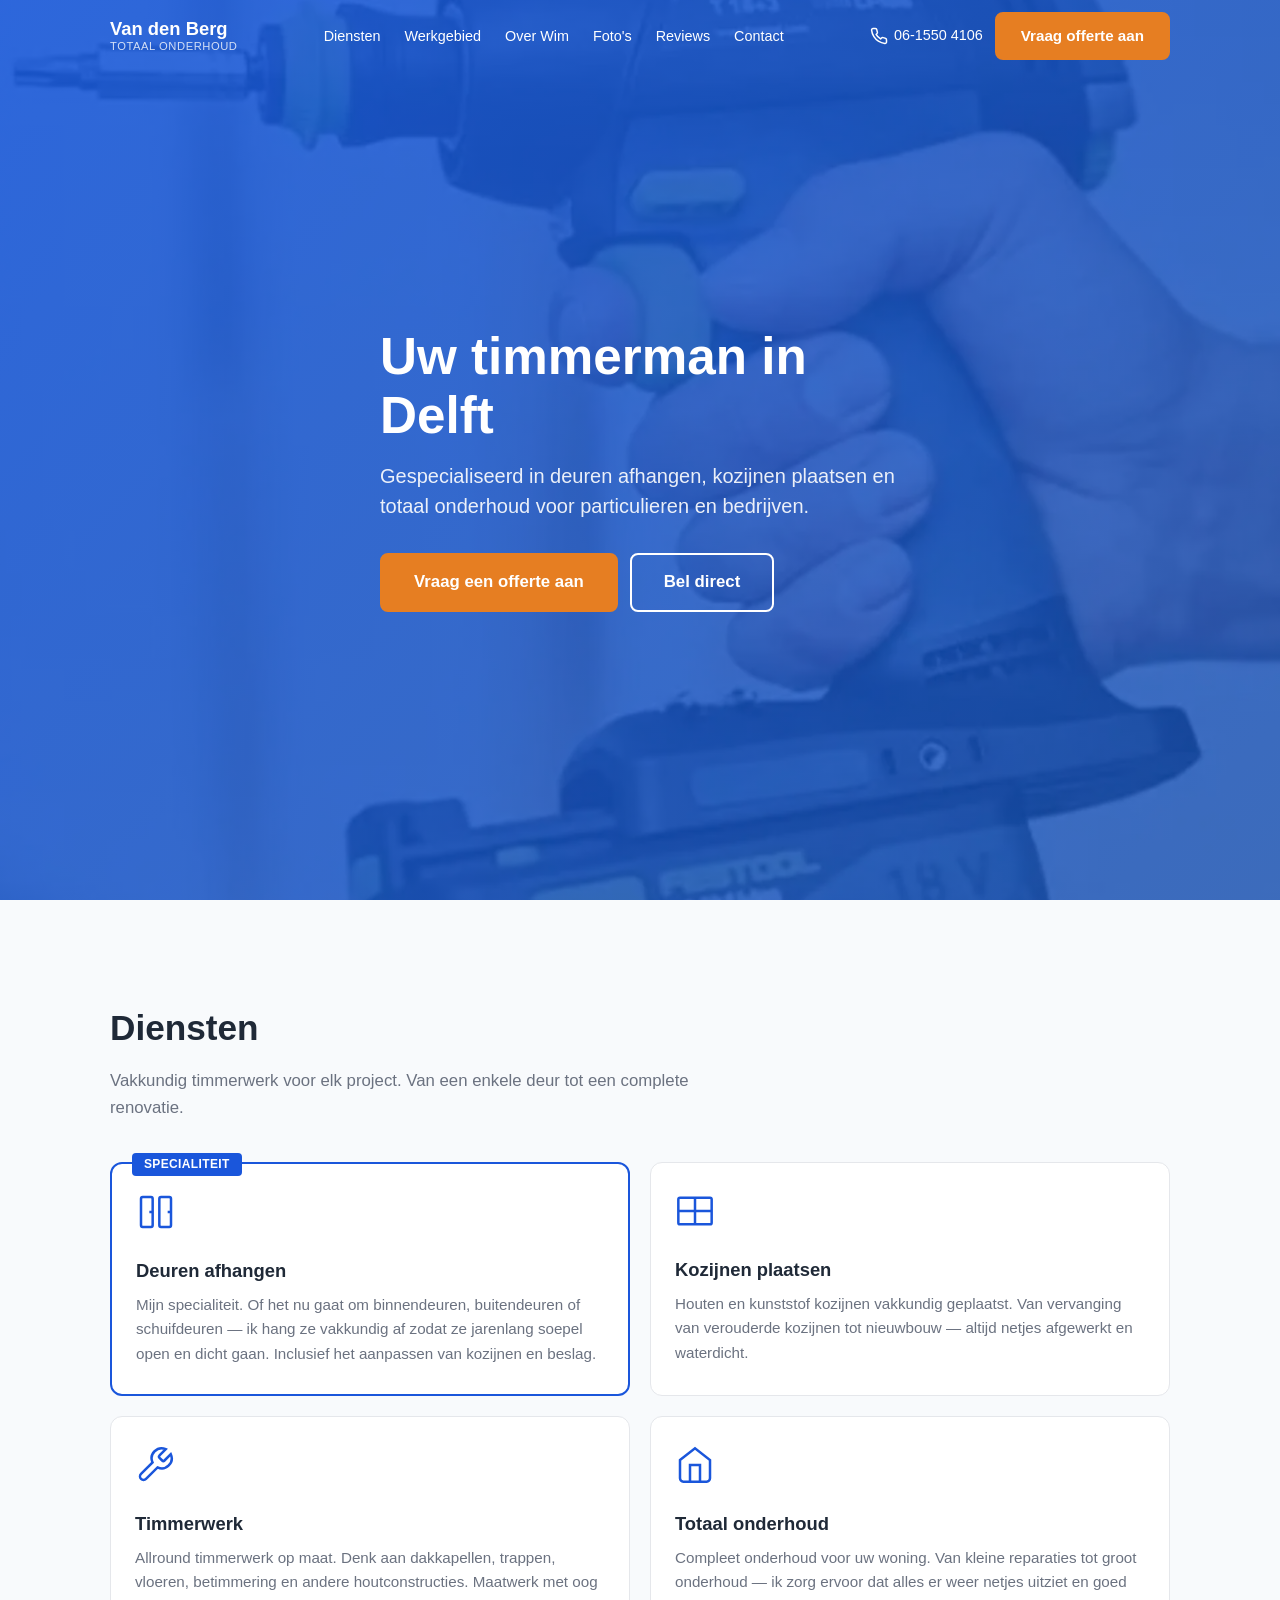
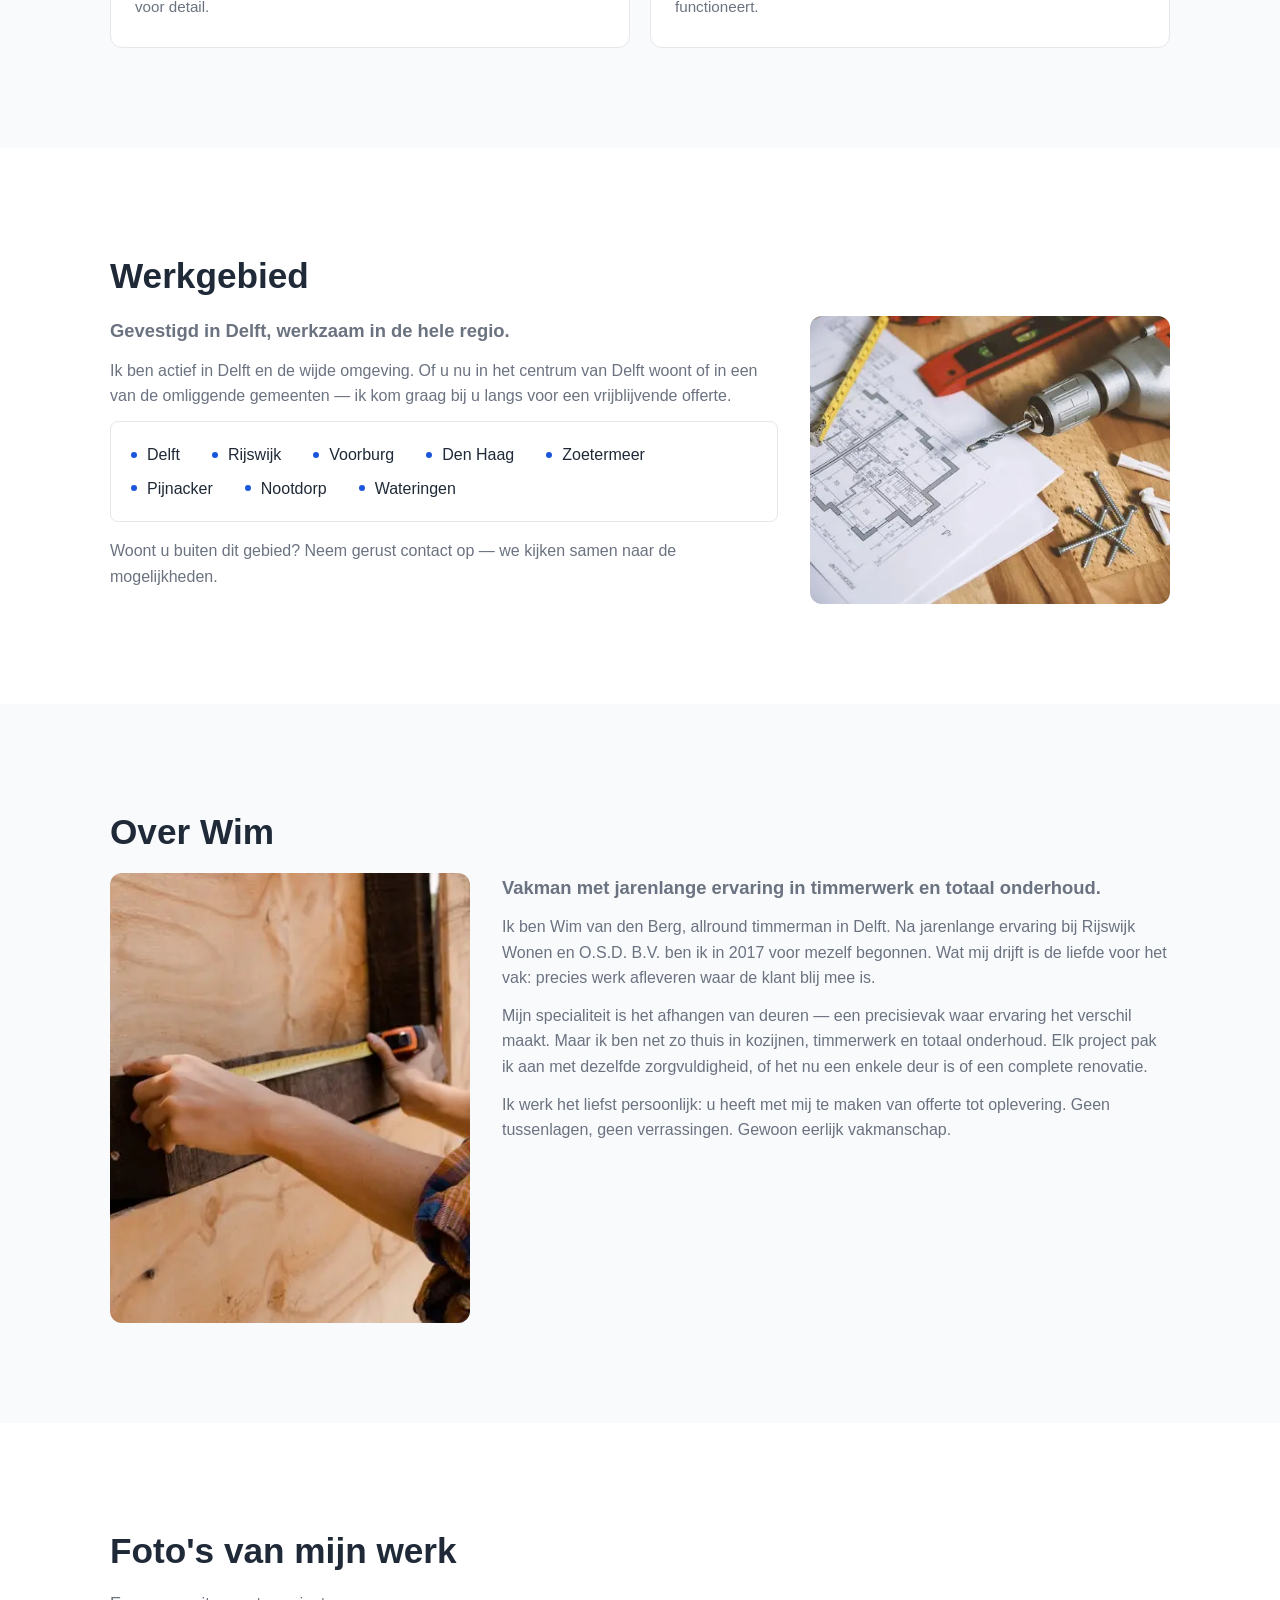
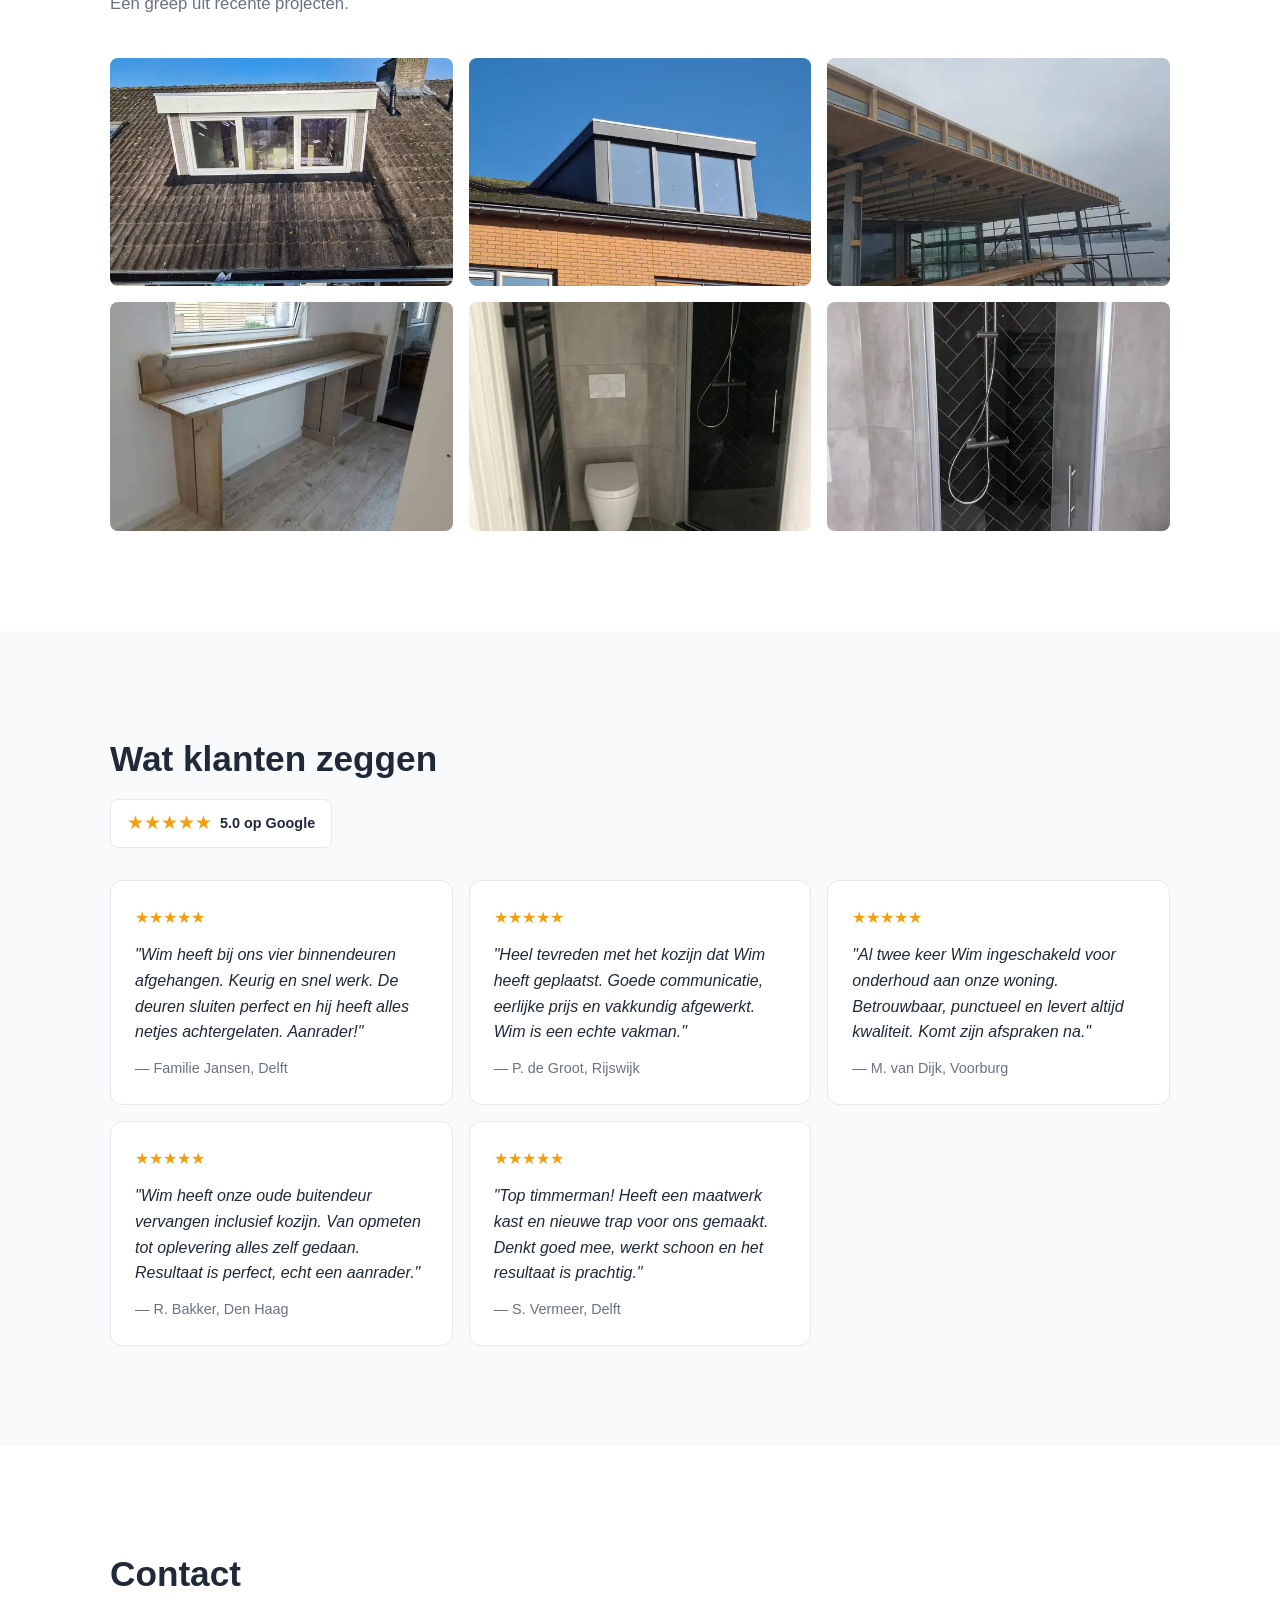
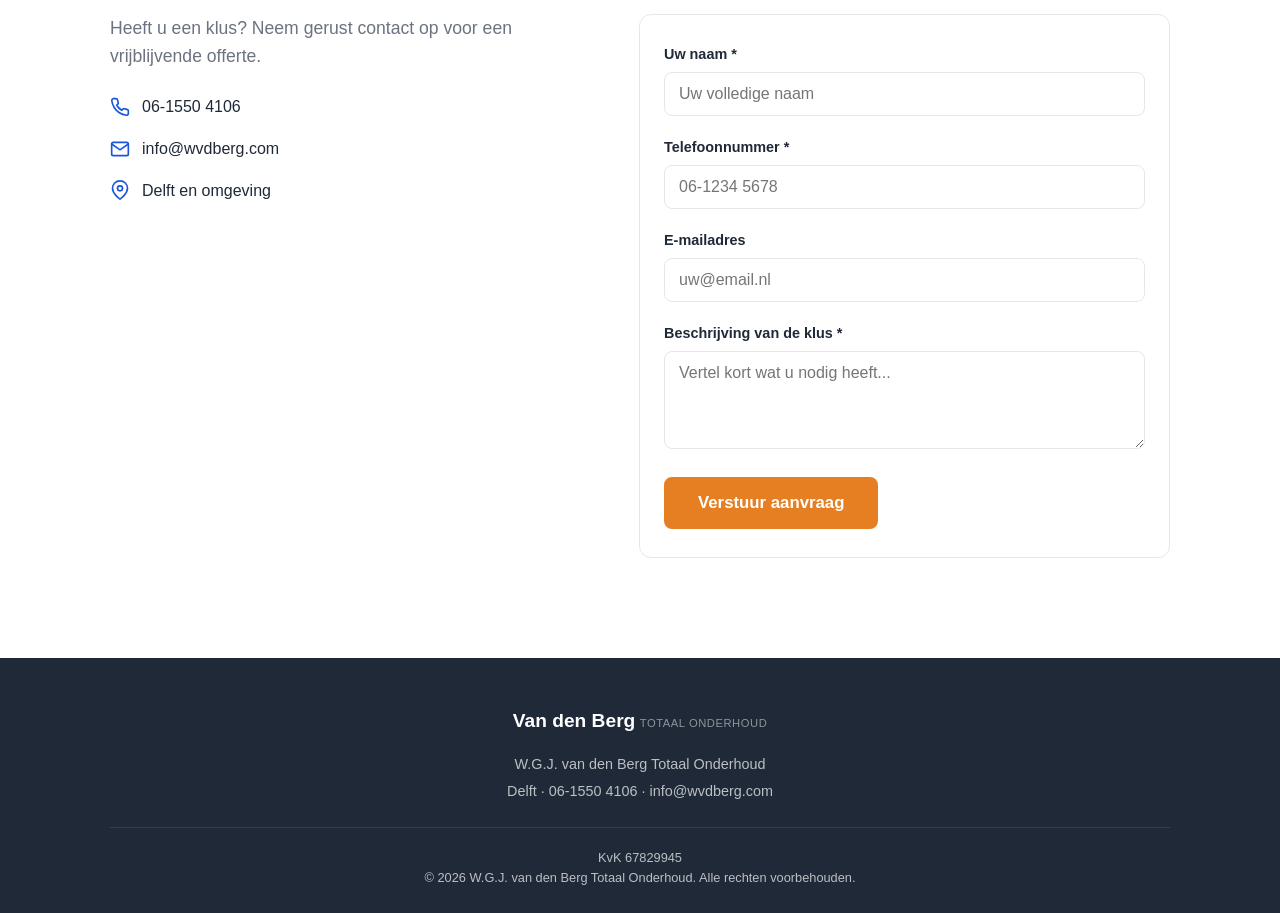
==== commit 68cfc620: "SEO/tech improvements: Twitter cards, apple-touch-icon, cache busting, fix areaServed, update OG ima" ====
--- a/index.html
+++ b/index.html
@@ -11,6 +11,7 @@
 
   <!-- Favicon -->
   <link rel="icon" type="image/svg+xml" href="favicon.svg">
+  <link rel="apple-touch-icon" href="images/apple-touch-icon.png">
 
   <!-- Canonical -->
   <link rel="canonical" href="https://wvdberg.com/">
@@ -25,12 +26,18 @@
   <meta property="og:image:width" content="1200">
   <meta property="og:image:height" content="630">
 
+  <!-- Twitter Card -->
+  <meta name="twitter:card" content="summary_large_image">
+  <meta name="twitter:title" content="W.G.J. van den Berg | Timmerman Delft">
+  <meta name="twitter:description" content="Allround timmerman in Delft. Gespecialiseerd in deuren afhangen, kozijnen plaatsen en totaal onderhoud.">
+  <meta name="twitter:image" content="https://wvdberg.com/images/og-image.jpg">
+
   <!-- Preload critical resources -->
-  <link rel="preload" href="css/style.css" as="style">
+  <link rel="preload" href="css/style.css?v=cfe4840" as="style">
   <link rel="preload" href="images/hero.webp" as="image" type="image/webp">
 
   <!-- Styles -->
-  <link rel="stylesheet" href="css/style.css">
+  <link rel="stylesheet" href="css/style.css?v=cfe4840">
 
   <!-- JSON-LD Structured Data -->
   <script type="application/ld+json">
@@ -54,7 +61,7 @@
       "longitude": 4.3571
     },
     "areaServed": [
-      "Delft", "Rijswijk", "Voorburg", "Zoetermeer", "Den Haag", "Pijnacker", "Nootdorp"
+      "Delft", "Rijswijk", "Voorburg", "Zoetermeer", "Den Haag", "Pijnacker", "Nootdorp", "Wateringen"
     ],
     "priceRange": "$$",
     "aggregateRating": {
@@ -385,6 +392,6 @@
     </div>
   </footer>
 
-  <script src="js/main.js"></script>
+  <script src="js/main.js?v=cfe4840"></script>
 </body>
 </html>
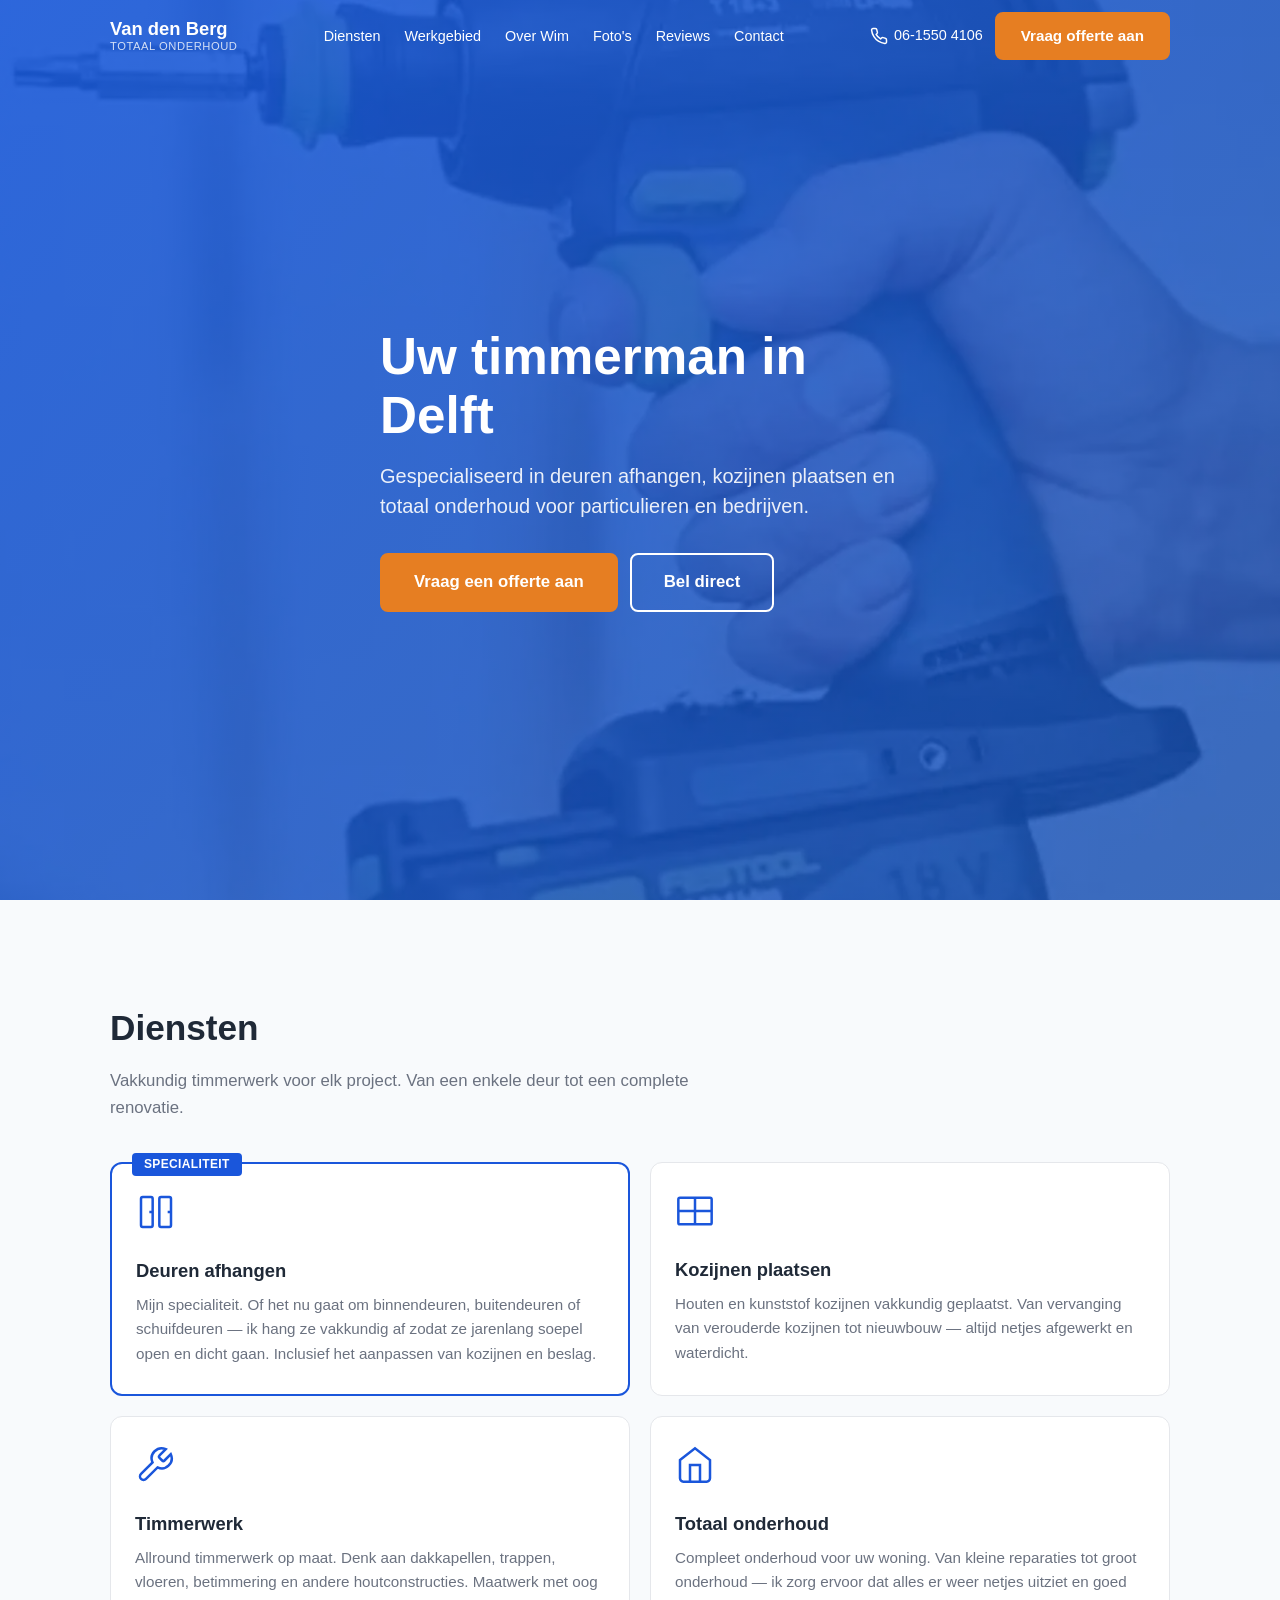
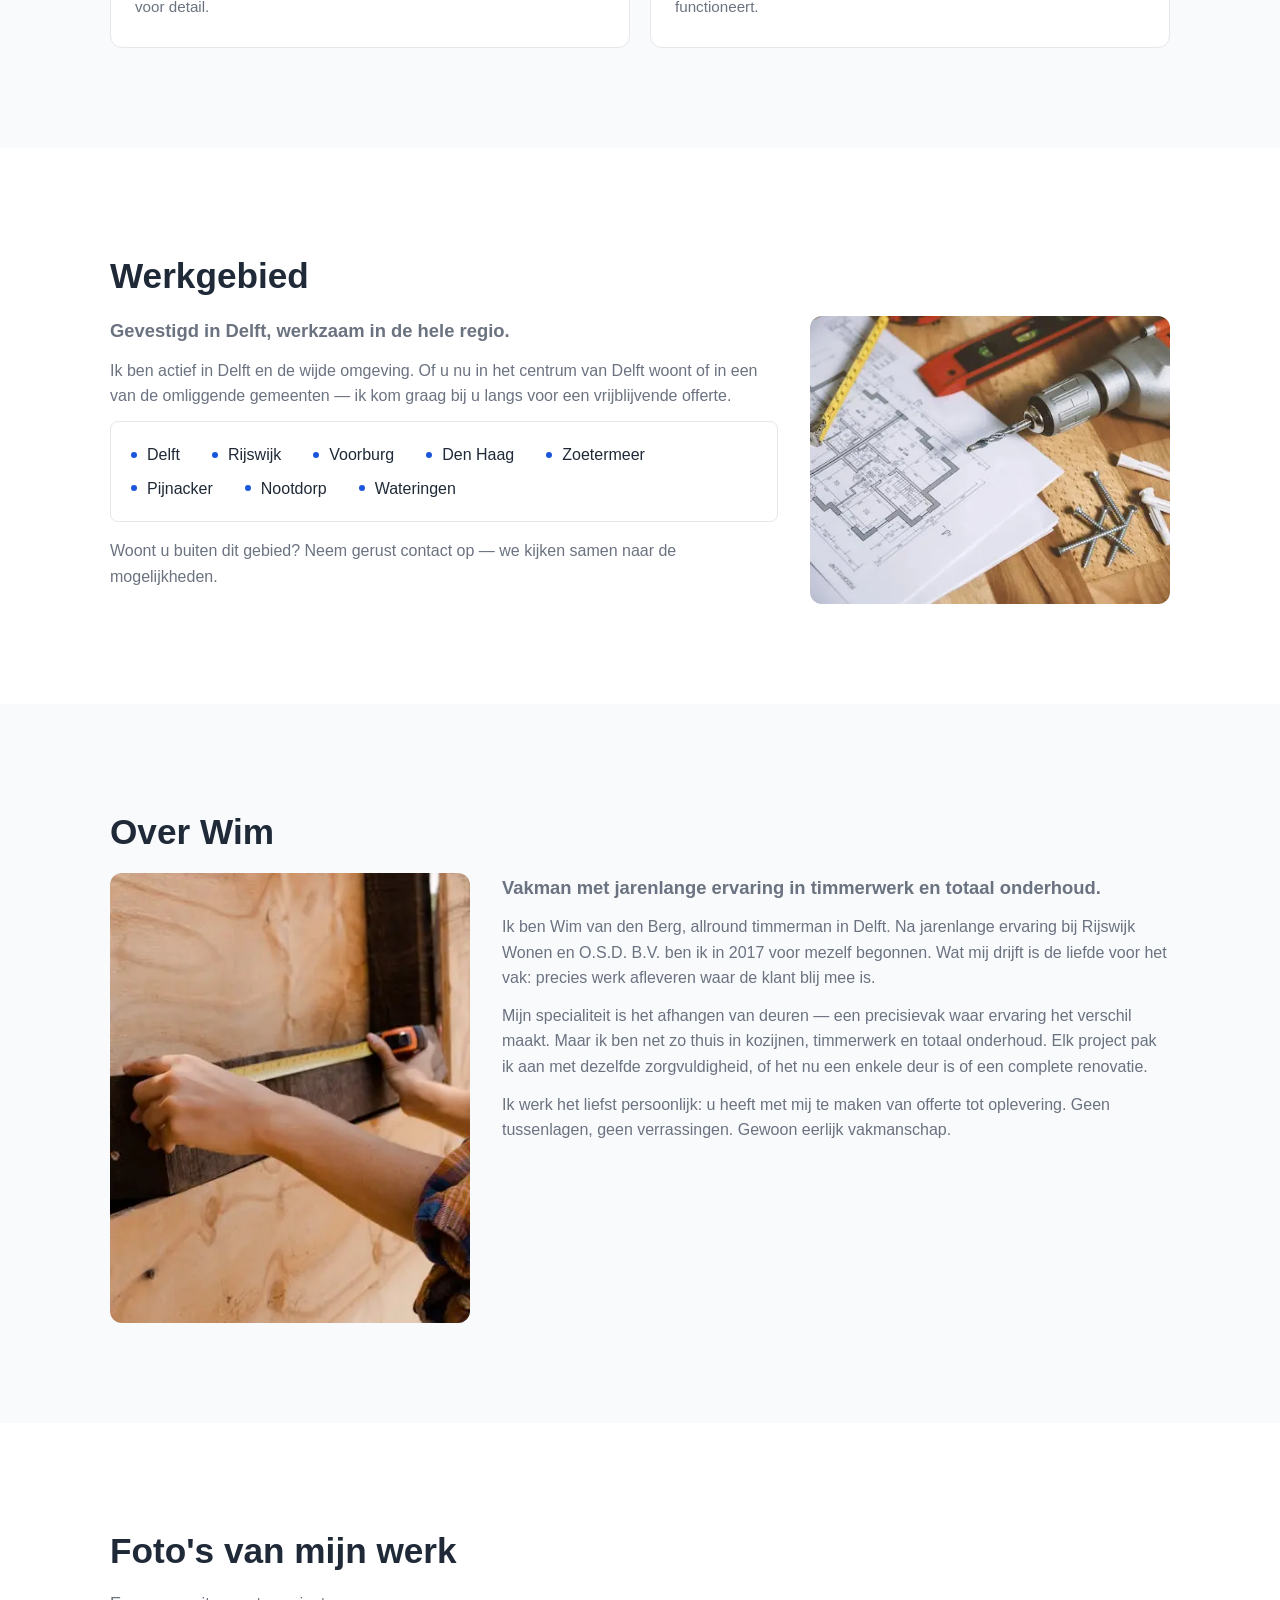
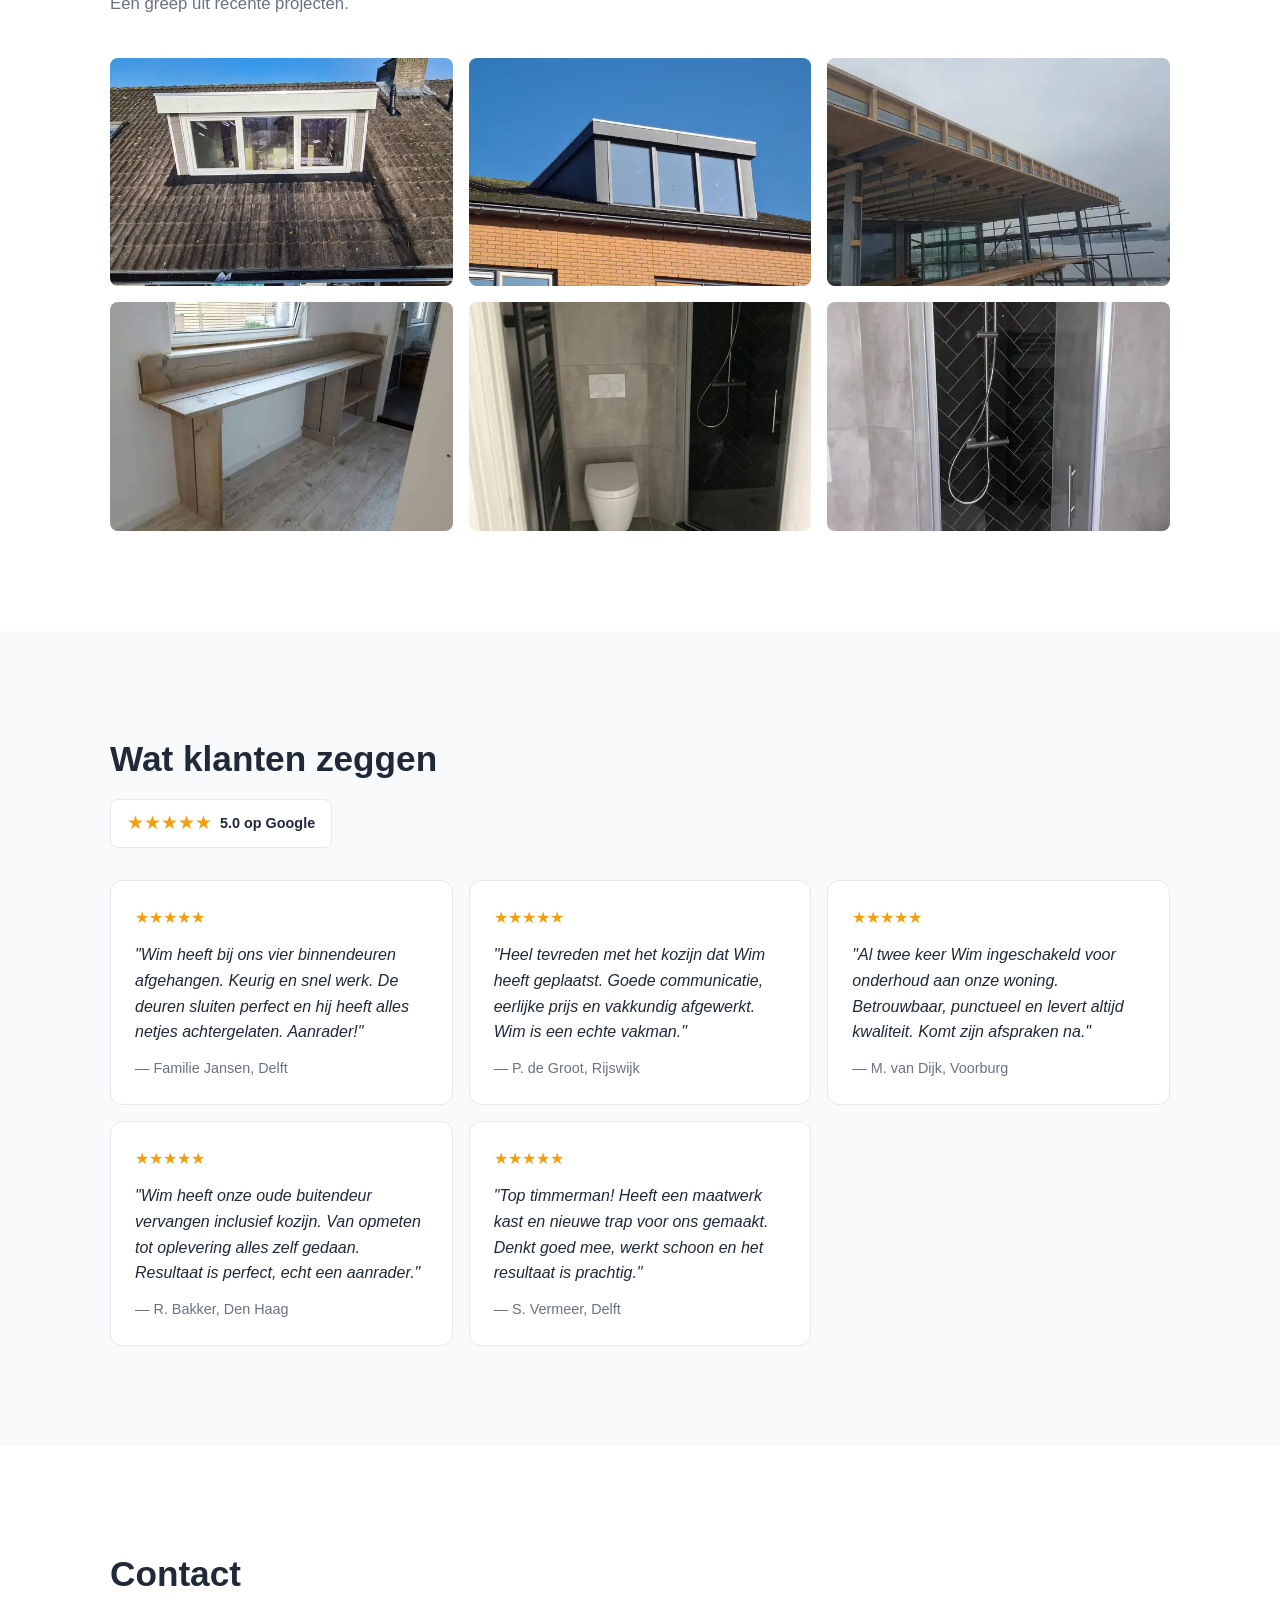
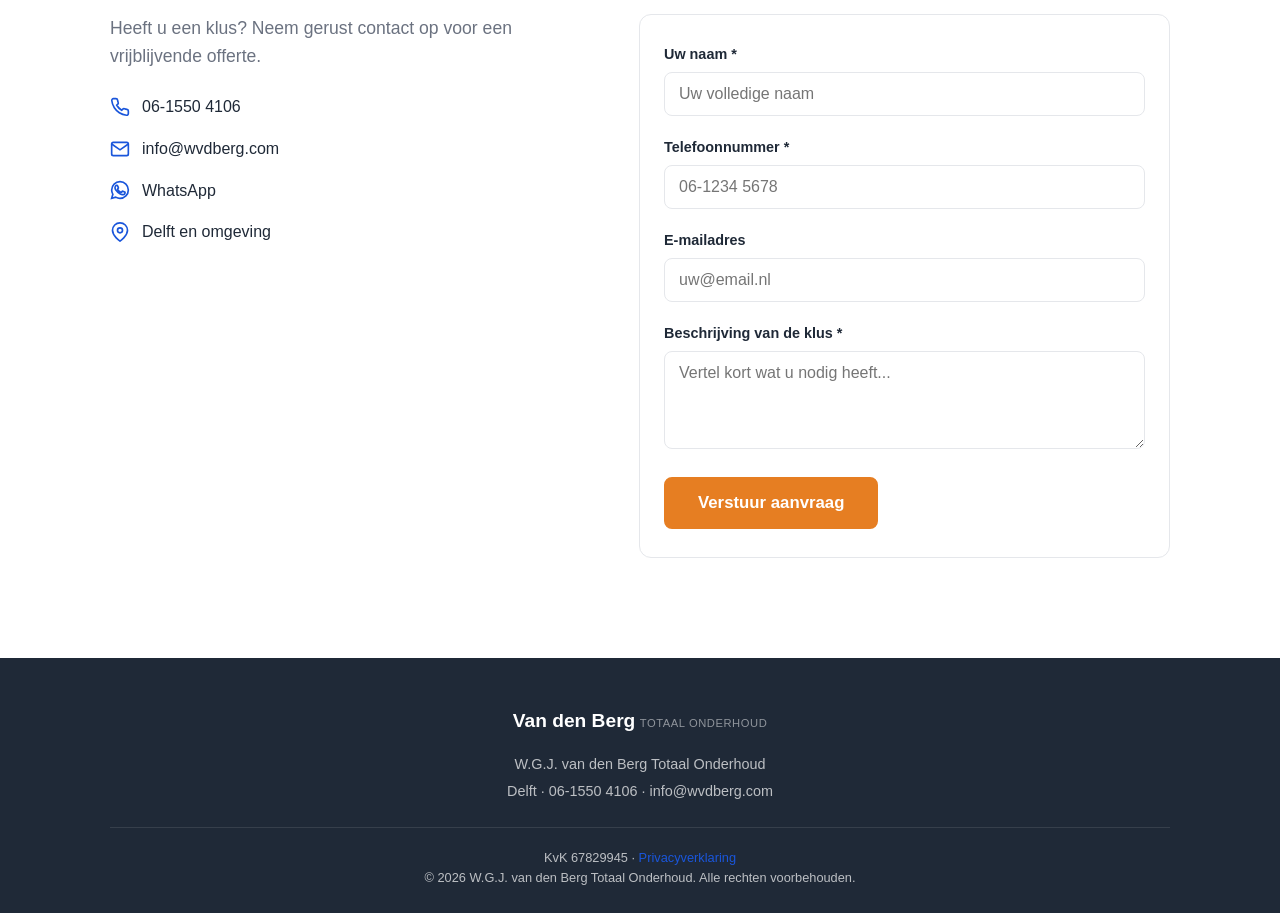
==== commit 97eadb09: "Add WhatsApp contact, mobile sticky CTA bar, privacy policy page, footer privacy link" ====
--- a/index.html
+++ b/index.html
@@ -335,6 +335,10 @@
                 <a href="mailto:info@wvdberg.com">info@wvdberg.com</a>
               </div>
               <div class="contact-item">
+                <svg class="icon" viewBox="0 0 24 24" width="20" height="20" fill="none" stroke="currentColor" stroke-width="2"><path d="M17.472 14.382c-.297-.149-1.758-.867-2.03-.967-.273-.099-.471-.148-.67.15-.197.297-.767.966-.94 1.164-.173.199-.347.223-.644.075-.297-.15-1.255-.463-2.39-1.475-.883-.788-1.48-1.761-1.653-2.059-.173-.297-.018-.458.13-.606.134-.133.298-.347.446-.52.149-.174.198-.298.298-.497.099-.198.05-.371-.025-.52-.075-.149-.669-1.612-.916-2.207-.242-.579-.487-.5-.669-.51-.173-.008-.371-.01-.57-.01-.198 0-.52.074-.792.372-.272.297-1.04 1.016-1.04 2.479 0 1.462 1.065 2.875 1.213 3.074.149.198 2.096 3.2 5.077 4.487.709.306 1.262.489 1.694.625.712.227 1.36.195 1.871.118.571-.085 1.758-.719 2.006-1.413.248-.694.248-1.289.173-1.413-.074-.124-.272-.198-.57-.347z"/><path d="M12 2C6.477 2 2 6.477 2 12c0 1.89.525 3.66 1.438 5.168L2 22l4.832-1.438A9.955 9.955 0 0 0 12 22c5.523 0 10-4.477 10-10S17.523 2 12 2z"/></svg>
+                <a href="https://wa.me/31615504106?text=Hallo%2C%20ik%20heb%20een%20vraag%20over%20een%20klus." target="_blank" rel="noopener">WhatsApp</a>
+              </div>
+              <div class="contact-item">
                 <svg class="icon" viewBox="0 0 24 24" width="20" height="20" fill="none" stroke="currentColor" stroke-width="2"><path d="M21 10c0 7-9 13-9 13s-9-6-9-13a9 9 0 0 1 18 0z"/><circle cx="12" cy="10" r="3"/></svg>
                 <span>Delft en omgeving</span>
               </div>
@@ -386,11 +390,23 @@
         <p>Delft &middot; <a href="tel:+31615504106">06-1550 4106</a> &middot; <a href="mailto:info@wvdberg.com">info@wvdberg.com</a></p>
       </div>
       <div class="footer-bottom">
-        <p>KvK 67829945</p>
+        <p>KvK 67829945 &middot; <a href="/privacy.html">Privacyverklaring</a></p>
         <p>&copy; 2026 W.G.J. van den Berg Totaal Onderhoud. Alle rechten voorbehouden.</p>
       </div>
     </div>
   </footer>
+
+  <!-- Mobile sticky CTA -->
+  <div class="mobile-cta" id="mobileCta">
+    <a href="tel:+31615504106" class="mobile-cta-btn mobile-cta-call">
+      <svg viewBox="0 0 24 24" width="20" height="20" fill="none" stroke="currentColor" stroke-width="2"><path d="M22 16.92v3a2 2 0 0 1-2.18 2 19.79 19.79 0 0 1-8.63-3.07 19.5 19.5 0 0 1-6-6 19.79 19.79 0 0 1-3.07-8.67A2 2 0 0 1 4.11 2h3a2 2 0 0 1 2 1.72c.127.96.361 1.903.7 2.81a2 2 0 0 1-.45 2.11L8.09 9.91a16 16 0 0 0 6 6l1.27-1.27a2 2 0 0 1 2.11-.45c.907.339 1.85.573 2.81.7A2 2 0 0 1 22 16.92z"/></svg>
+      Bel direct
+    </a>
+    <a href="https://wa.me/31615504106?text=Hallo%2C%20ik%20heb%20een%20vraag%20over%20een%20klus." class="mobile-cta-btn mobile-cta-whatsapp" target="_blank" rel="noopener">
+      <svg viewBox="0 0 24 24" width="20" height="20" fill="none" stroke="currentColor" stroke-width="2"><path d="M17.472 14.382c-.297-.149-1.758-.867-2.03-.967-.273-.099-.471-.148-.67.15-.197.297-.767.966-.94 1.164-.173.199-.347.223-.644.075-.297-.15-1.255-.463-2.39-1.475-.883-.788-1.48-1.761-1.653-2.059-.173-.297-.018-.458.13-.606.134-.133.298-.347.446-.52.149-.174.198-.298.298-.497.099-.198.05-.371-.025-.52-.075-.149-.669-1.612-.916-2.207-.242-.579-.487-.5-.669-.51-.173-.008-.371-.01-.57-.01-.198 0-.52.074-.792.372-.272.297-1.04 1.016-1.04 2.479 0 1.462 1.065 2.875 1.213 3.074.149.198 2.096 3.2 5.077 4.487.709.306 1.262.489 1.694.625.712.227 1.36.195 1.871.118.571-.085 1.758-.719 2.006-1.413.248-.694.248-1.289.173-1.413-.074-.124-.272-.198-.57-.347z"/><path d="M12 2C6.477 2 2 6.477 2 12c0 1.89.525 3.66 1.438 5.168L2 22l4.832-1.438A9.955 9.955 0 0 0 12 22c5.523 0 10-4.477 10-10S17.523 2 12 2z"/></svg>
+      WhatsApp
+    </a>
+  </div>
 
   <script src="js/main.js?v=cfe4840"></script>
 </body>
--- a/css/style.css
+++ b/css/style.css
@@ -894,3 +894,73 @@
     grid-template-columns: repeat(3, 1fr);
   }
 }
+
+/* ============================================
+   Mobile Sticky CTA Bar
+   ============================================ */
+.mobile-cta {
+  display: none;
+  position: fixed;
+  bottom: 0;
+  left: 0;
+  right: 0;
+  z-index: 90;
+  background: var(--color-white);
+  box-shadow: 0 -2px 12px rgba(0,0,0,0.15);
+  padding: 8px;
+  gap: 8px;
+}
+
+.mobile-cta.visible {
+  display: flex;
+}
+
+.mobile-cta-btn {
+  flex: 1;
+  display: flex;
+  align-items: center;
+  justify-content: center;
+  gap: 8px;
+  padding: 14px 16px;
+  border-radius: var(--radius);
+  font-weight: 600;
+  font-size: 0.95rem;
+  text-decoration: none;
+  transition: opacity var(--transition);
+}
+
+.mobile-cta-btn:hover {
+  opacity: 0.9;
+}
+
+.mobile-cta-call {
+  background: var(--color-primary);
+  color: var(--color-white);
+}
+
+.mobile-cta-call:hover {
+  color: var(--color-white);
+}
+
+.mobile-cta-whatsapp {
+  background: #25d366;
+  color: var(--color-white);
+}
+
+.mobile-cta-whatsapp:hover {
+  color: var(--color-white);
+}
+
+/* Only show on mobile */
+@media (min-width: 1024px) {
+  .mobile-cta {
+    display: none !important;
+  }
+}
+
+/* Add padding to footer so CTA bar doesn't overlap content on mobile */
+@media (max-width: 1023px) {
+  .site-footer {
+    padding-bottom: 80px;
+  }
+}
--- a/css/style.css
+++ b/css/style.css
@@ -894,3 +894,73 @@
     grid-template-columns: repeat(3, 1fr);
   }
 }
+
+/* ============================================
+   Mobile Sticky CTA Bar
+   ============================================ */
+.mobile-cta {
+  display: none;
+  position: fixed;
+  bottom: 0;
+  left: 0;
+  right: 0;
+  z-index: 90;
+  background: var(--color-white);
+  box-shadow: 0 -2px 12px rgba(0,0,0,0.15);
+  padding: 8px;
+  gap: 8px;
+}
+
+.mobile-cta.visible {
+  display: flex;
+}
+
+.mobile-cta-btn {
+  flex: 1;
+  display: flex;
+  align-items: center;
+  justify-content: center;
+  gap: 8px;
+  padding: 14px 16px;
+  border-radius: var(--radius);
+  font-weight: 600;
+  font-size: 0.95rem;
+  text-decoration: none;
+  transition: opacity var(--transition);
+}
+
+.mobile-cta-btn:hover {
+  opacity: 0.9;
+}
+
+.mobile-cta-call {
+  background: var(--color-primary);
+  color: var(--color-white);
+}
+
+.mobile-cta-call:hover {
+  color: var(--color-white);
+}
+
+.mobile-cta-whatsapp {
+  background: #25d366;
+  color: var(--color-white);
+}
+
+.mobile-cta-whatsapp:hover {
+  color: var(--color-white);
+}
+
+/* Only show on mobile */
+@media (min-width: 1024px) {
+  .mobile-cta {
+    display: none !important;
+  }
+}
+
+/* Add padding to footer so CTA bar doesn't overlap content on mobile */
+@media (max-width: 1023px) {
+  .site-footer {
+    padding-bottom: 80px;
+  }
+}
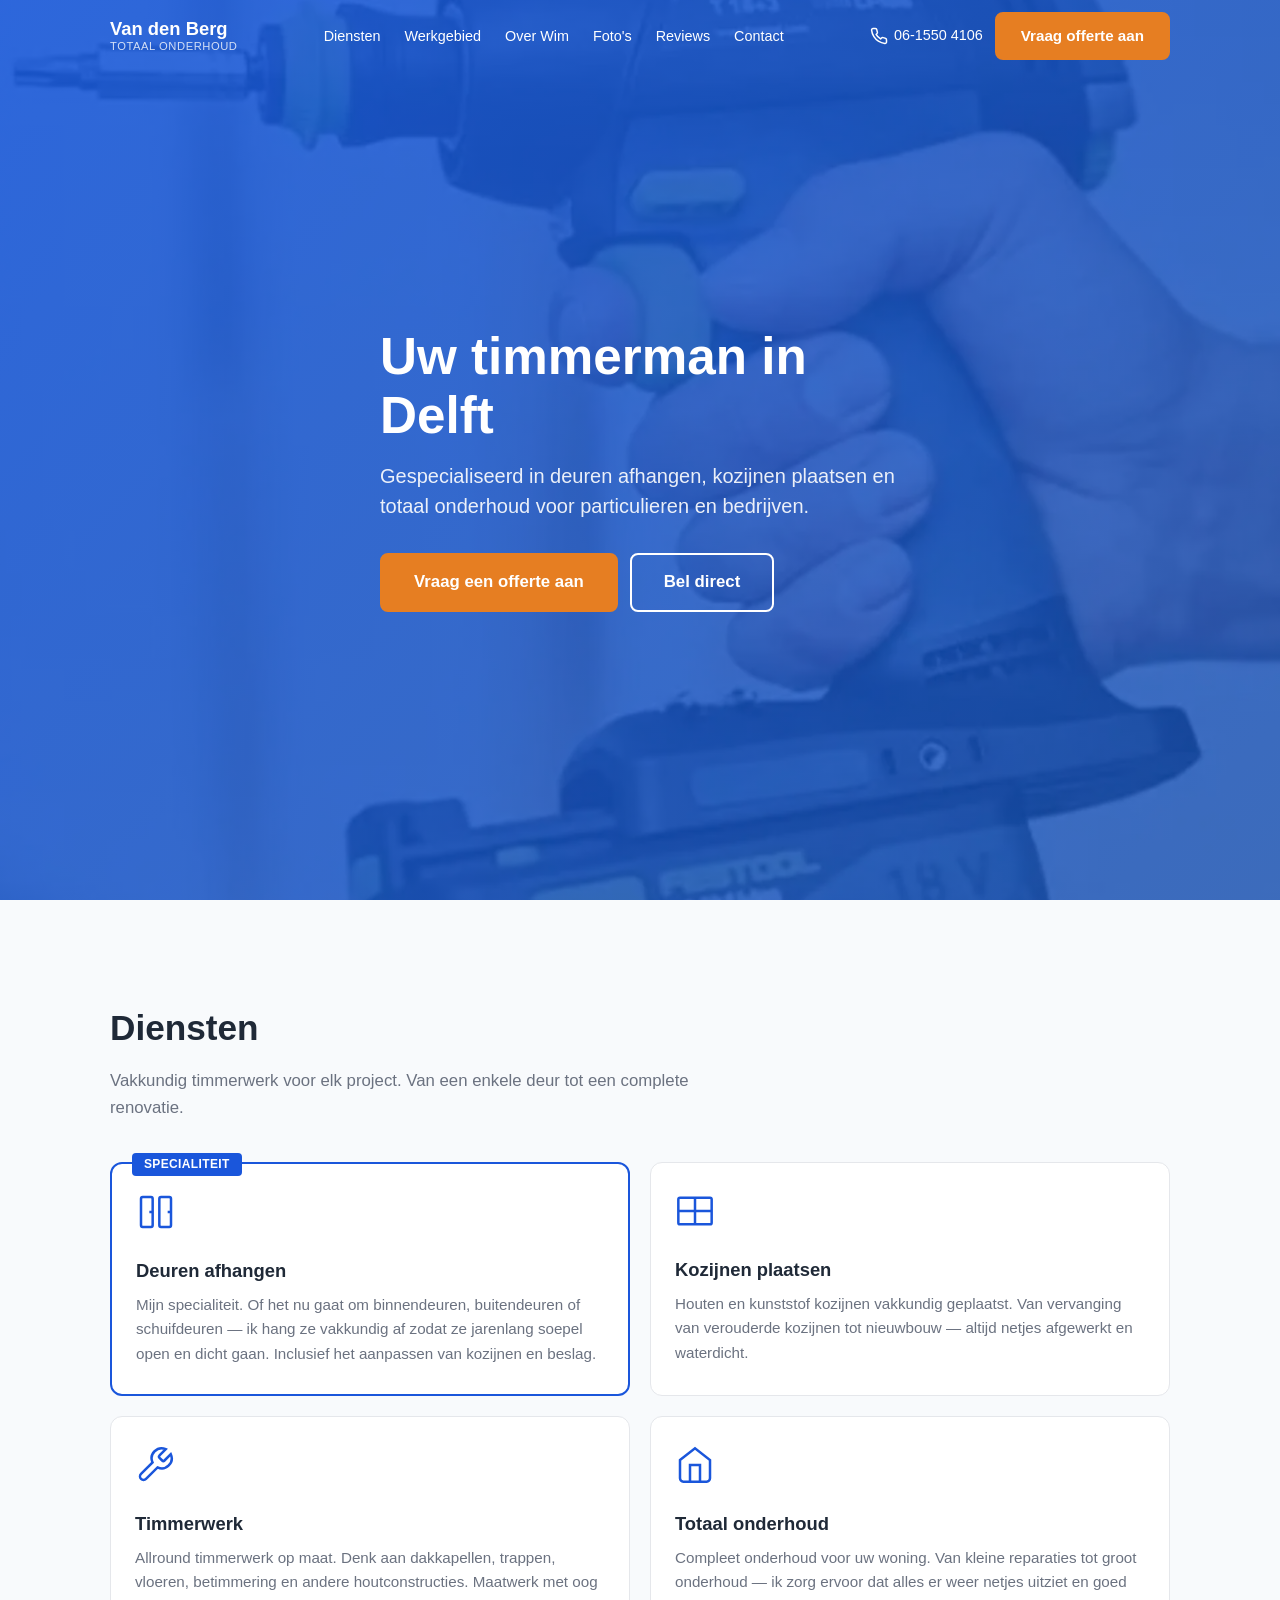
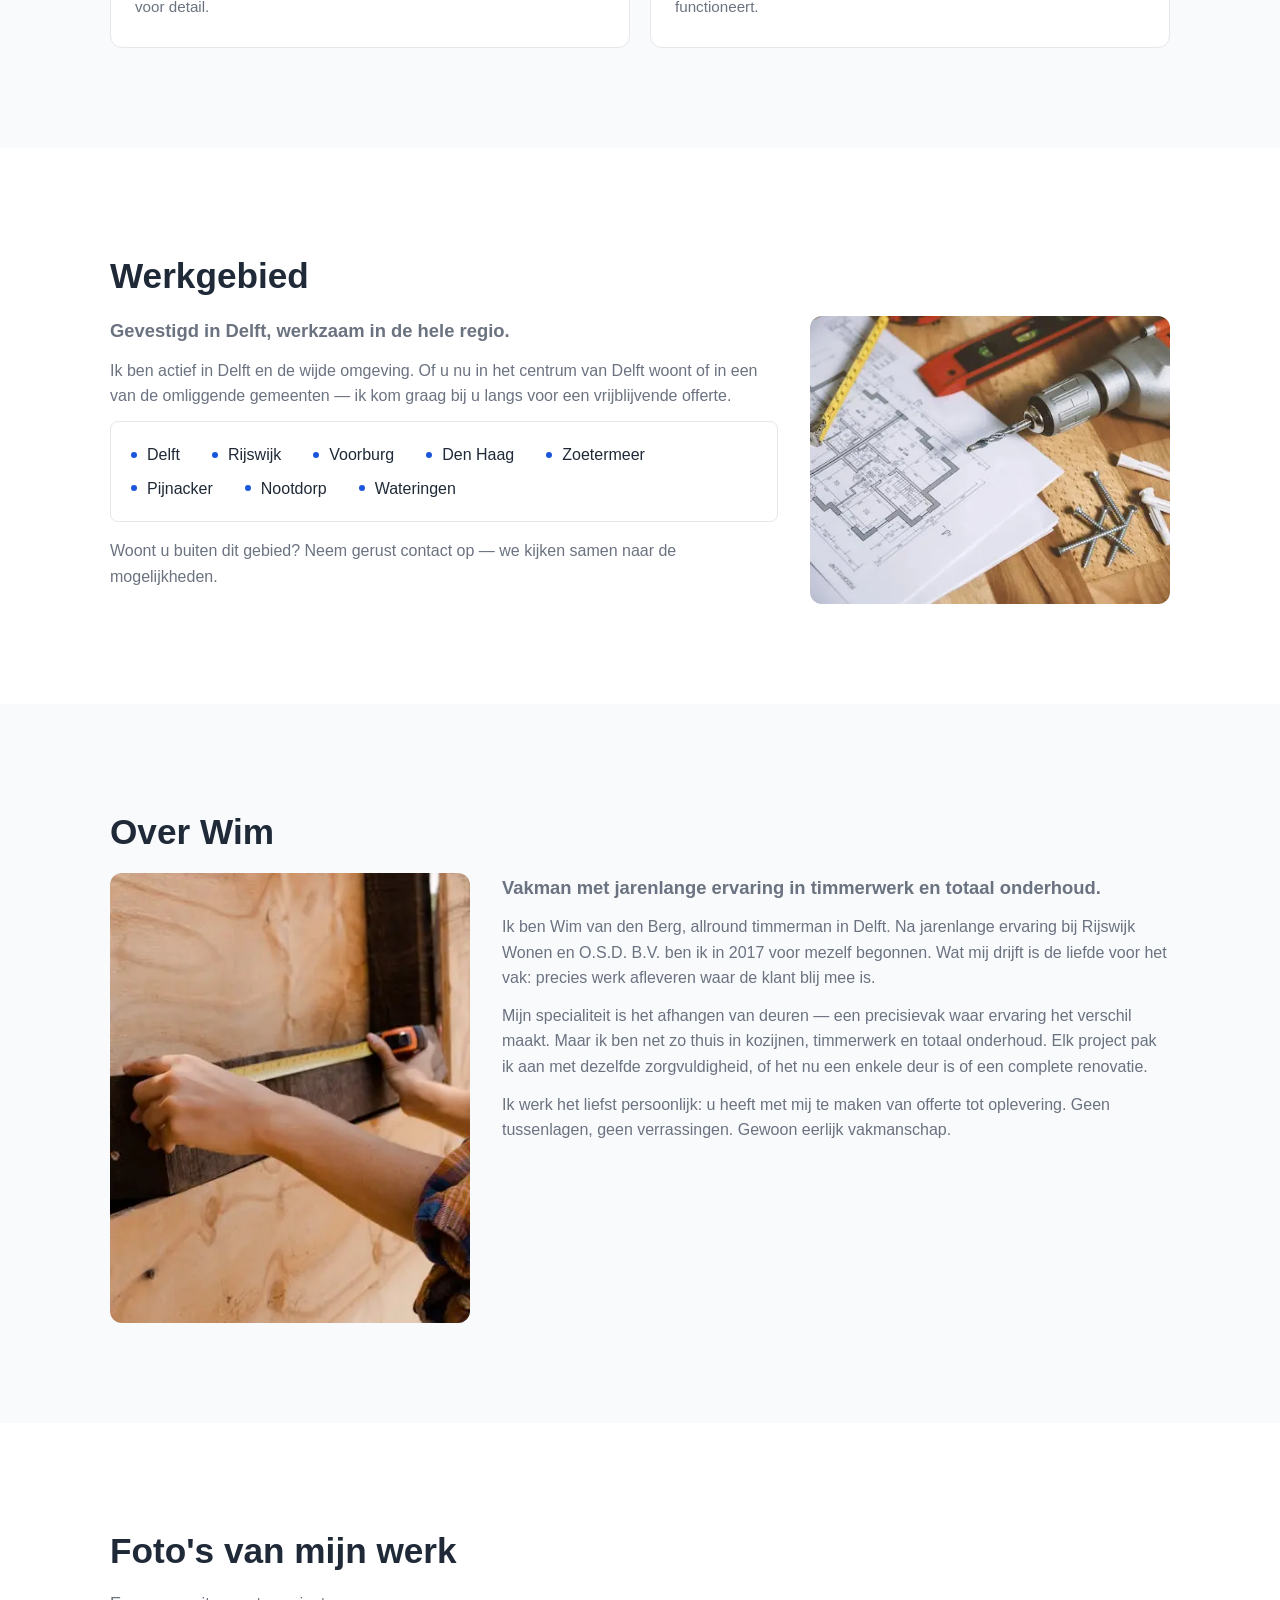
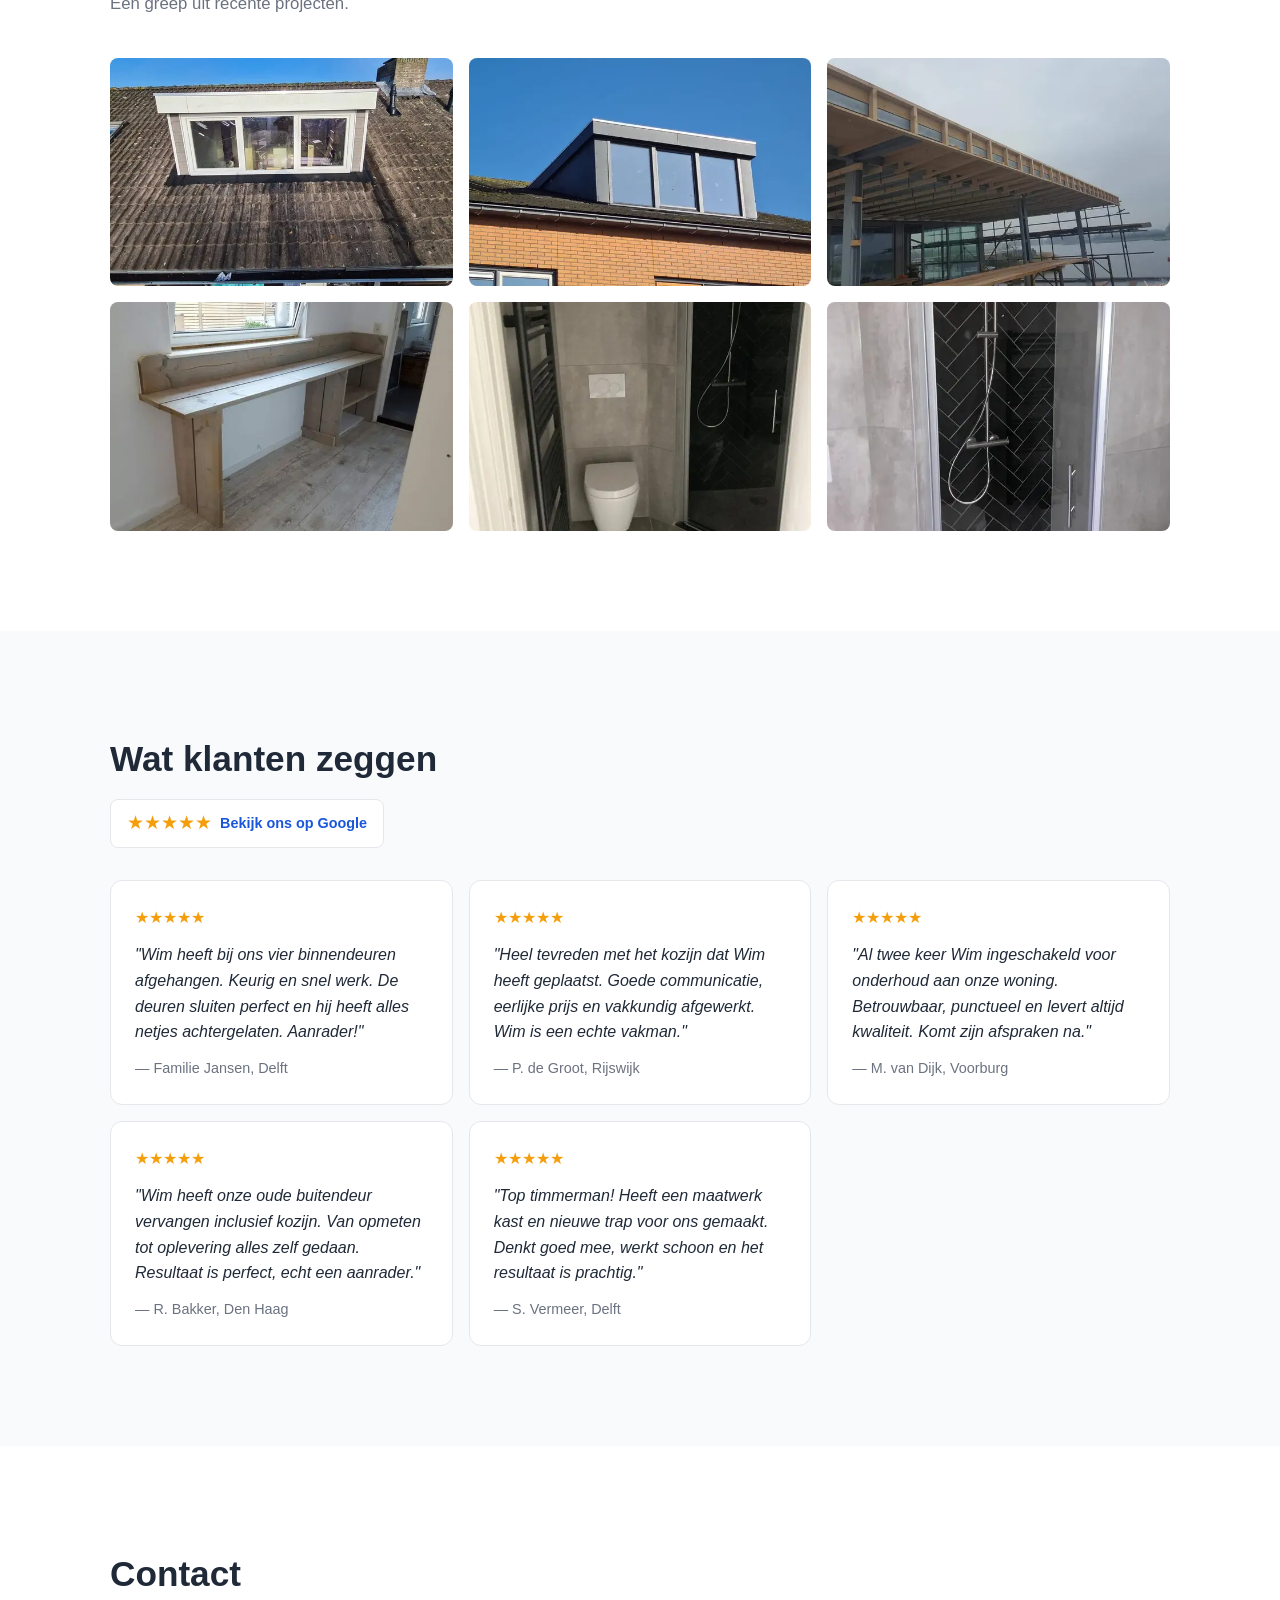
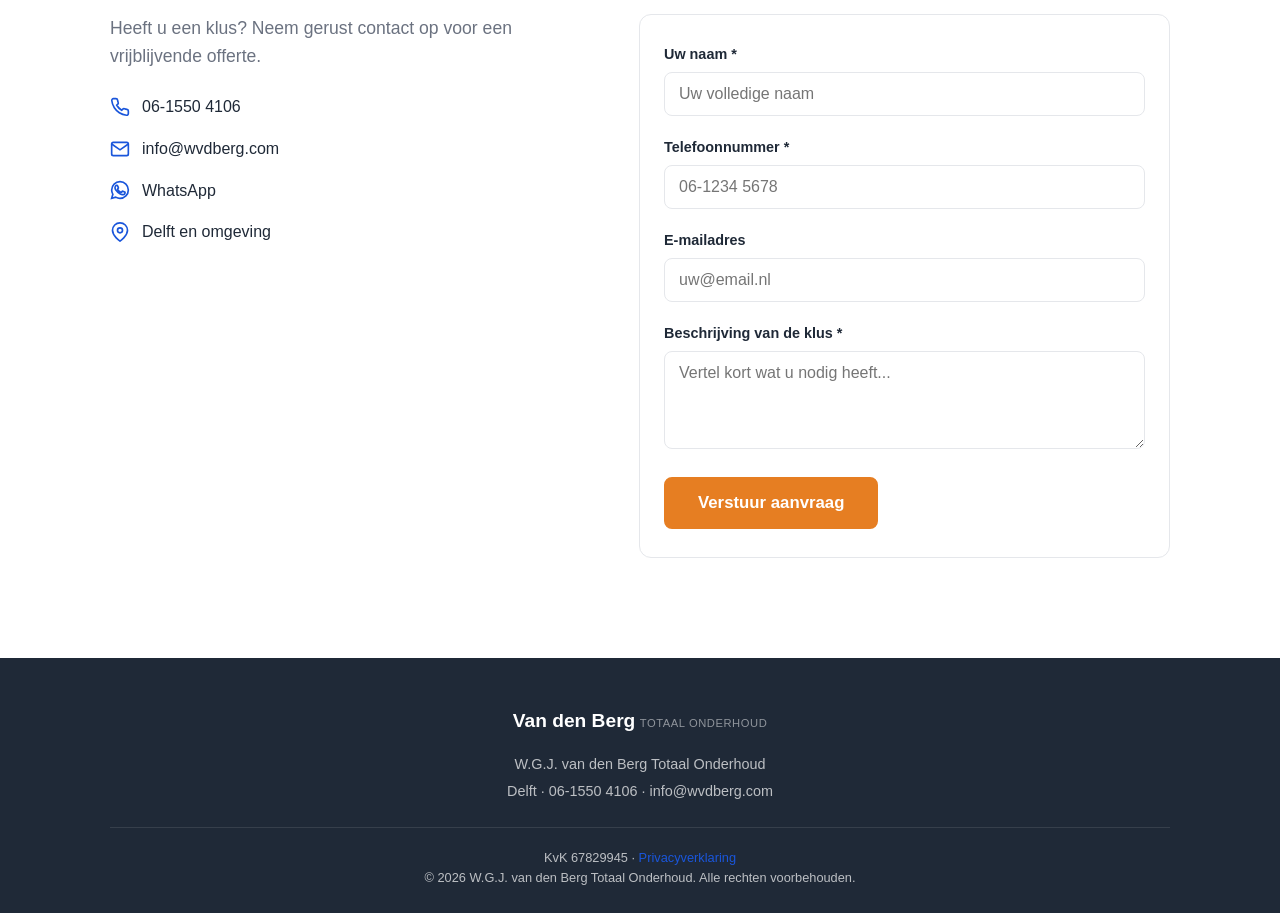
==== commit 6e48eabc: "Add Google Business Profile to JSON-LD sameAs, link reviews to Google" ====
--- a/index.html
+++ b/index.html
@@ -70,7 +70,9 @@
       "reviewCount": "5"
     },
     "image": "https://wvdberg.com/images/og-image.jpg",
-    "sameAs": [],
+    "sameAs": [
+      "https://www.google.com/maps?cid=&q=W.G.J.+van+den+Berg+Totaal+Onderhoud+Delft"
+    ],
     "taxID": "KvK 67829945"
   }
   </script>
@@ -277,10 +279,10 @@
       <div class="container">
         <h2>Wat klanten zeggen</h2>
         <div class="reviews-header">
-          <div class="rating-badge">
+          <a href="https://www.google.com/search?q=W.G.J.+van+den+Berg+Totaal+Onderhoud+Delft" target="_blank" rel="noopener" class="rating-badge">
             <span class="rating-stars">&#9733;&#9733;&#9733;&#9733;&#9733;</span>
-            <span class="rating-text">5.0 op Google</span>
-          </div>
+            <span class="rating-text">Bekijk ons op Google</span>
+          </a>
         </div>
         <div class="reviews-grid">
 
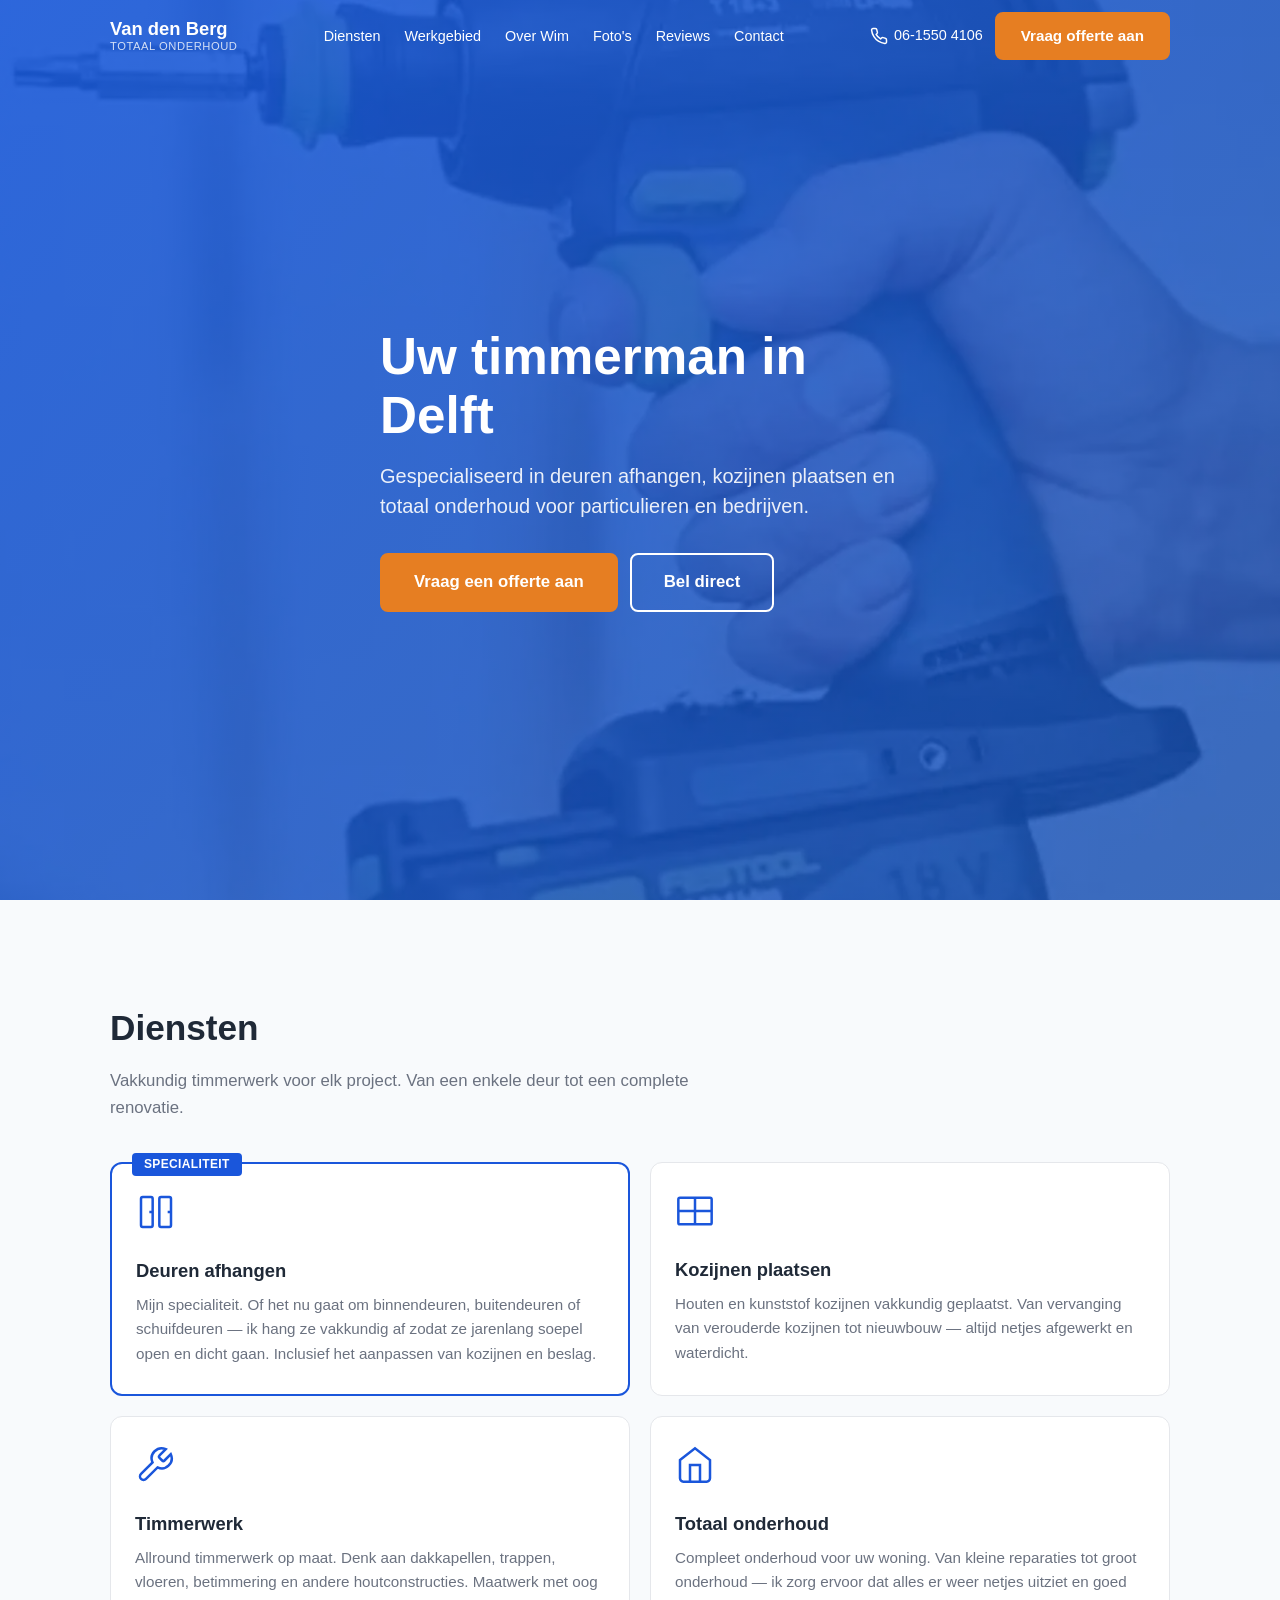
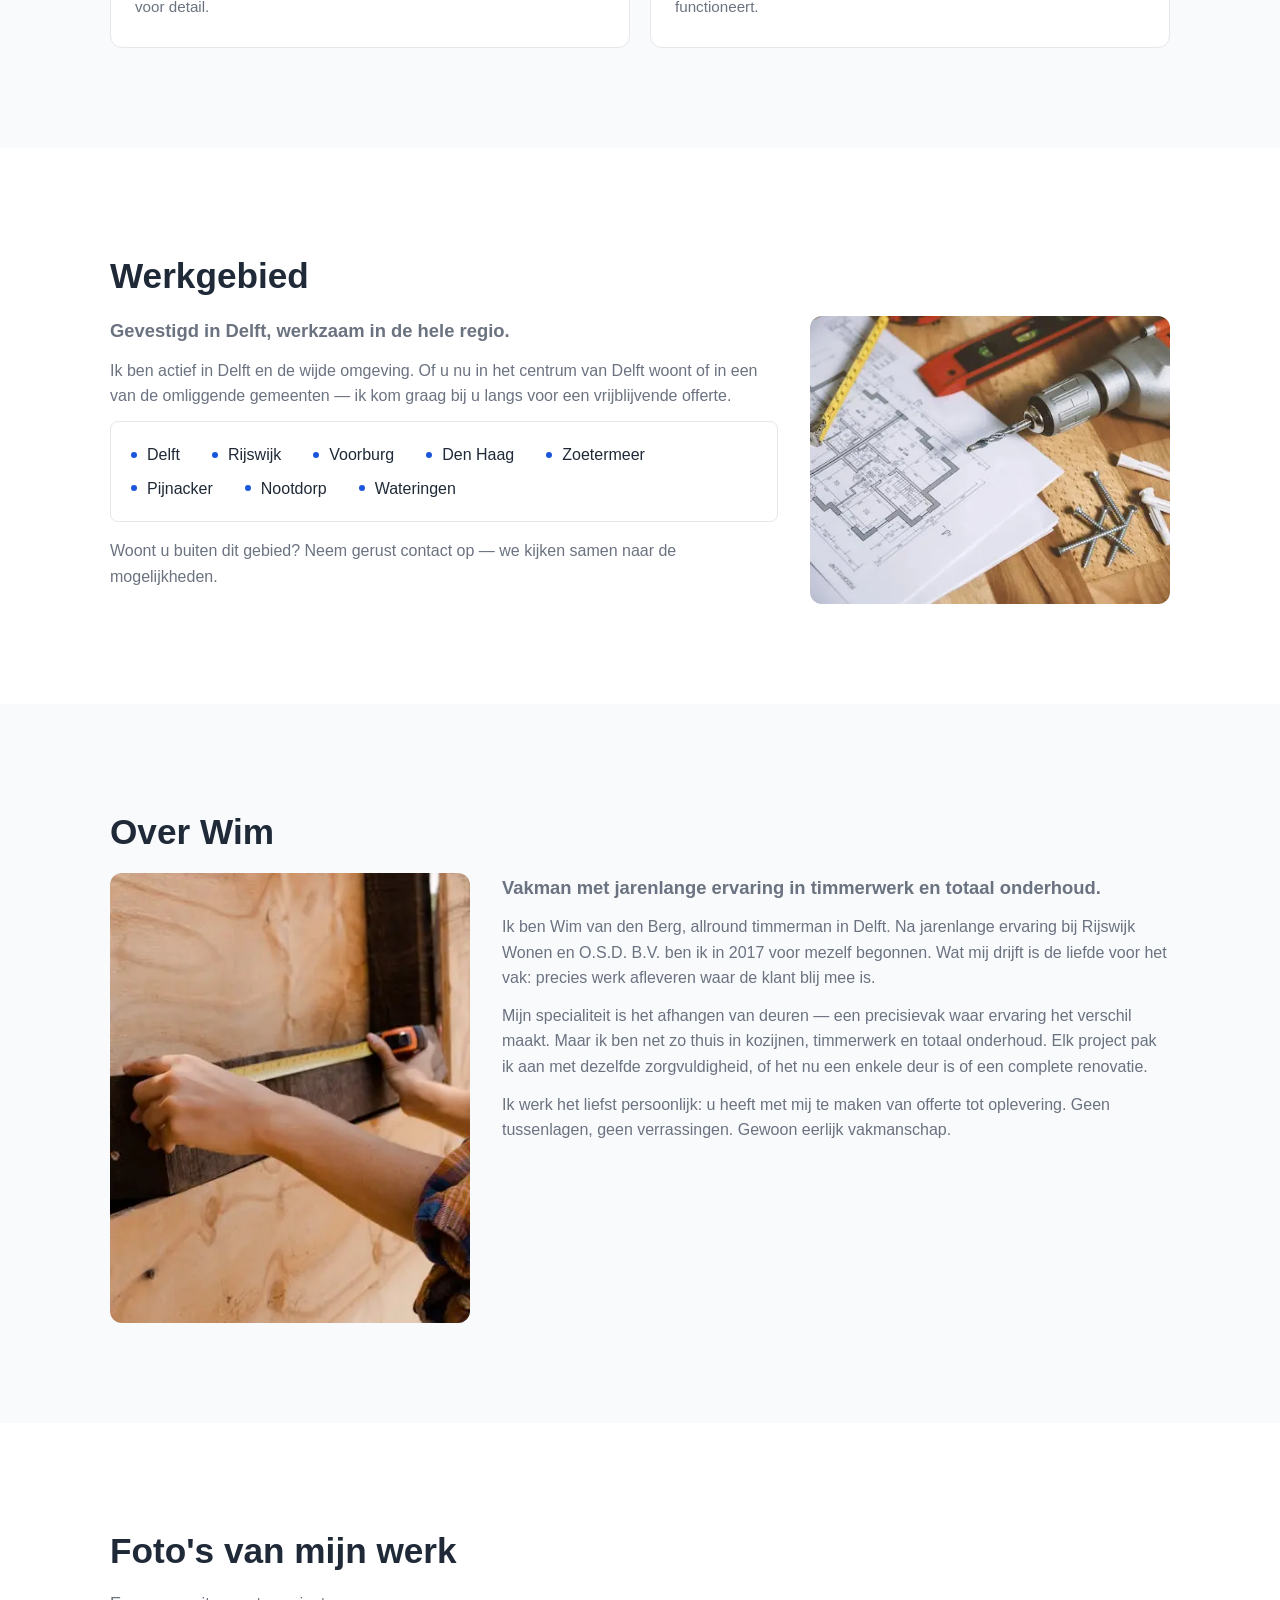
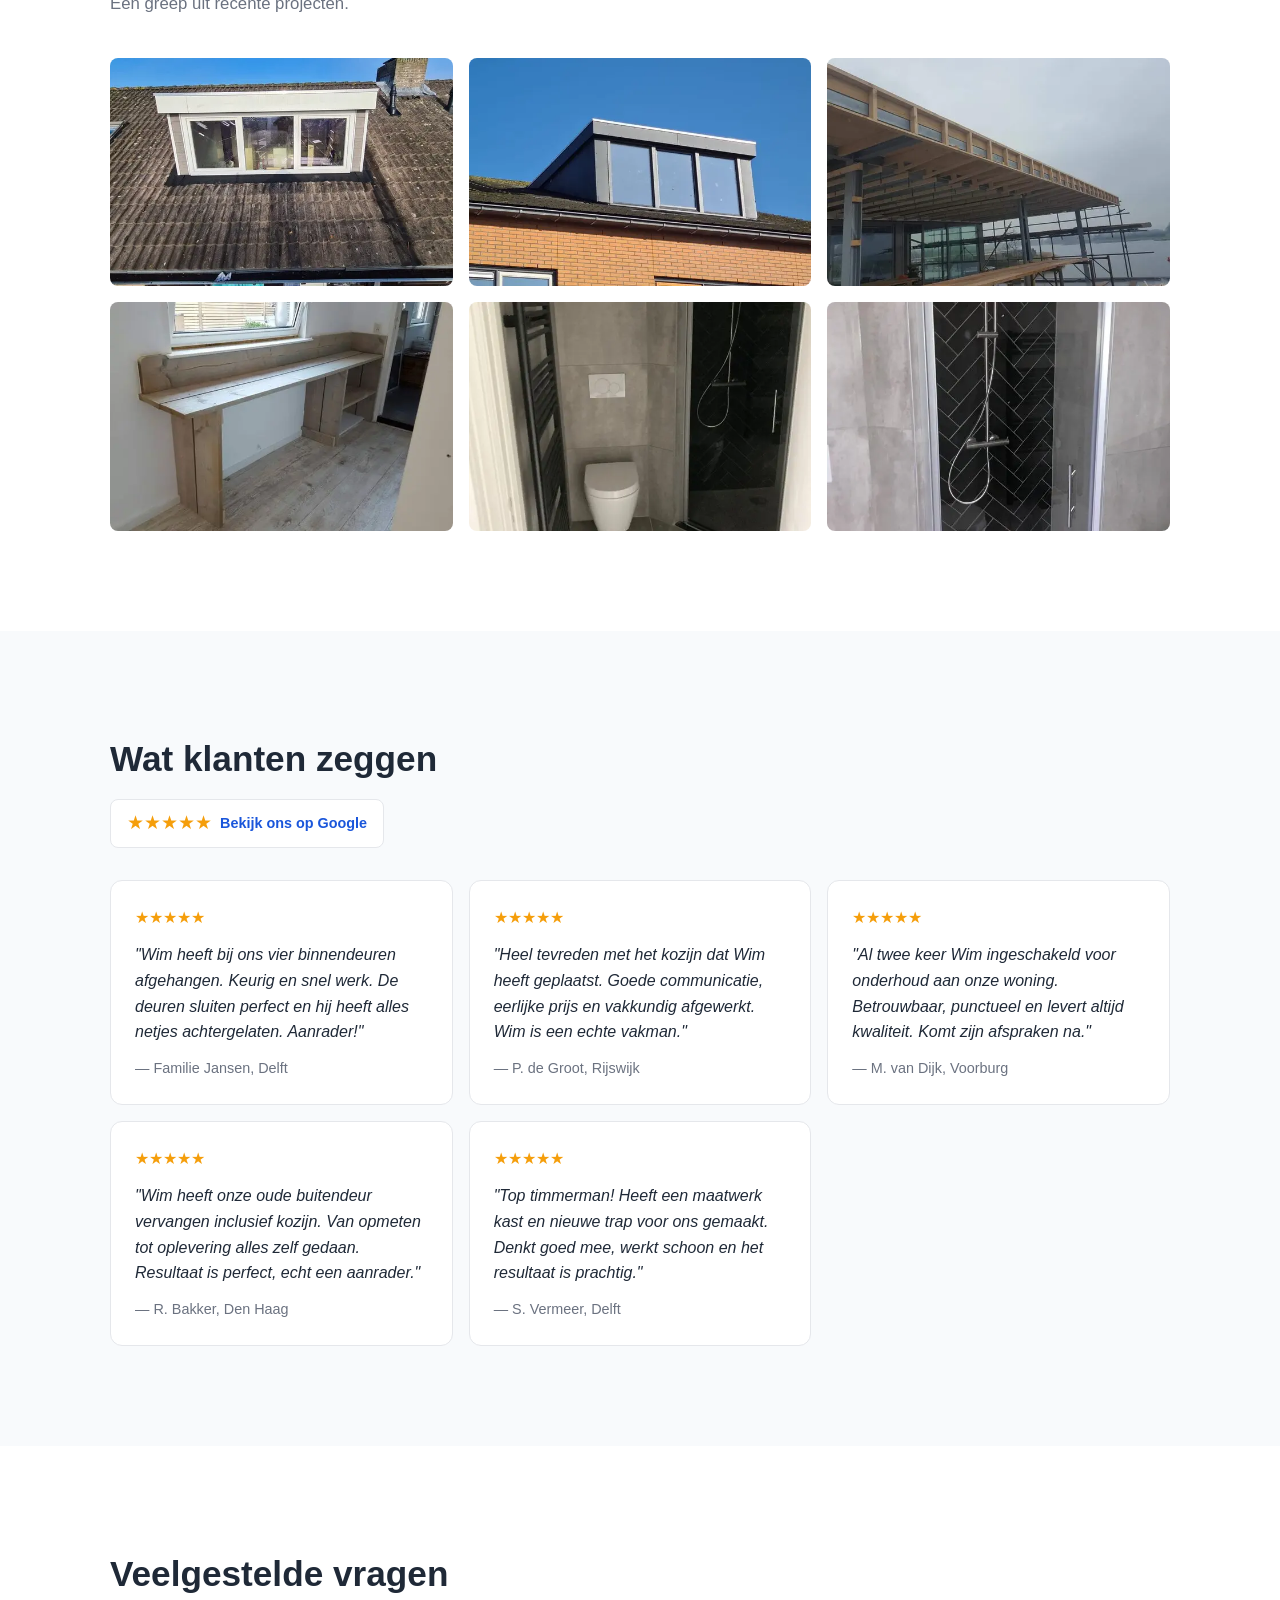
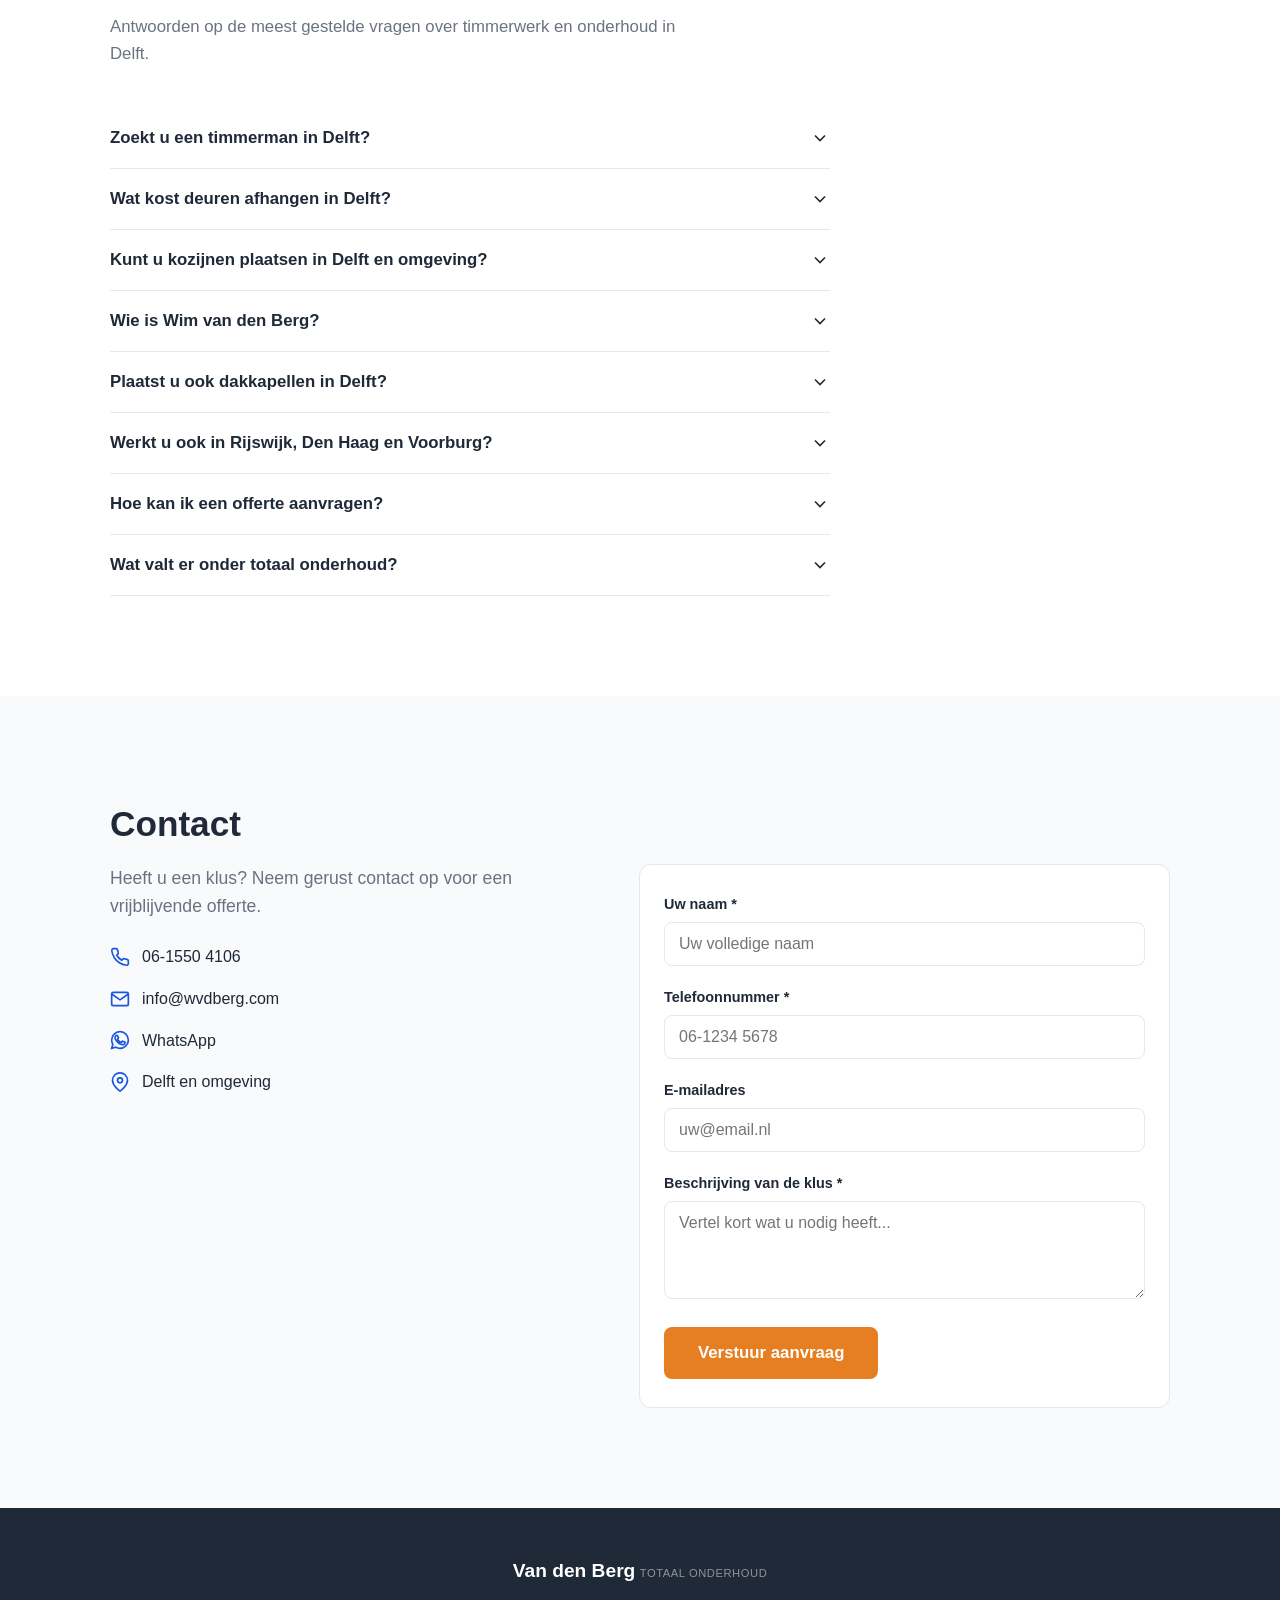
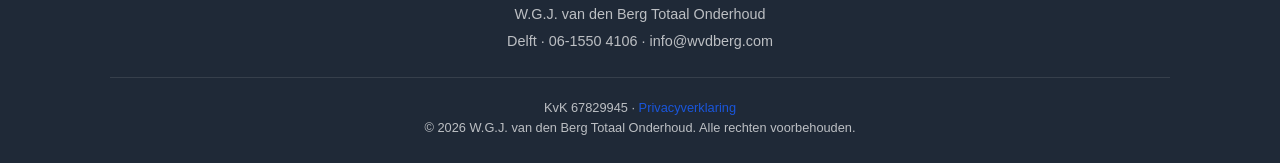
==== commit 93613b05: "SEO & AI-proof verbeteringen: FAQ sectie, alt-tags, domeinwijziging - FAQ sectie met 8 vragen (accor" ====
--- a/index.html
+++ b/index.html
@@ -14,15 +14,15 @@
   <link rel="apple-touch-icon" href="images/apple-touch-icon.png">
 
   <!-- Canonical -->
-  <link rel="canonical" href="https://wvdberg.com/">
+  <link rel="canonical" href="https://wvdbergtotaalonderhoud.nl/">
 
   <!-- Open Graph -->
   <meta property="og:title" content="W.G.J. van den Berg | Timmerman Delft">
   <meta property="og:description" content="Allround timmerman in Delft. Gespecialiseerd in deuren afhangen, kozijnen plaatsen en totaal onderhoud.">
   <meta property="og:type" content="website">
-  <meta property="og:url" content="https://wvdberg.com/">
+  <meta property="og:url" content="https://wvdbergtotaalonderhoud.nl/">
   <meta property="og:locale" content="nl_NL">
-  <meta property="og:image" content="https://wvdberg.com/images/og-image.jpg">
+  <meta property="og:image" content="https://wvdbergtotaalonderhoud.nl/images/og-image.jpg">
   <meta property="og:image:width" content="1200">
   <meta property="og:image:height" content="630">
 
@@ -30,7 +30,7 @@
   <meta name="twitter:card" content="summary_large_image">
   <meta name="twitter:title" content="W.G.J. van den Berg | Timmerman Delft">
   <meta name="twitter:description" content="Allround timmerman in Delft. Gespecialiseerd in deuren afhangen, kozijnen plaatsen en totaal onderhoud.">
-  <meta name="twitter:image" content="https://wvdberg.com/images/og-image.jpg">
+  <meta name="twitter:image" content="https://wvdbergtotaalonderhoud.nl/images/og-image.jpg">
 
   <!-- Preload critical resources -->
   <link rel="preload" href="css/style.css?v=cfe4840" as="style">
@@ -46,7 +46,7 @@
     "@type": "LocalBusiness",
     "name": "W.G.J. van den Berg Totaal Onderhoud",
     "description": "Allround timmerman in Delft. Gespecialiseerd in deuren afhangen, kozijnen plaatsen en totaal onderhoud.",
-    "url": "https://wvdberg.com/",
+    "url": "https://wvdbergtotaalonderhoud.nl/",
     "telephone": "+31615504106",
     "email": "info@wvdberg.com",
     "address": {
@@ -69,11 +69,84 @@
       "ratingValue": "5.0",
       "reviewCount": "5"
     },
-    "image": "https://wvdberg.com/images/og-image.jpg",
+    "image": "https://wvdbergtotaalonderhoud.nl/images/og-image.jpg",
     "sameAs": [
       "https://www.google.com/maps?cid=&q=W.G.J.+van+den+Berg+Totaal+Onderhoud+Delft"
     ],
     "taxID": "KvK 67829945"
+  }
+  </script>
+  <!-- FAQPage Structured Data -->
+  <script type="application/ld+json">
+  {
+    "@context": "https://schema.org",
+    "@type": "FAQPage",
+    "mainEntity": [
+      {
+        "@type": "Question",
+        "name": "Zoekt u een timmerman in Delft?",
+        "acceptedAnswer": {
+          "@type": "Answer",
+          "text": "Wim van den Berg is een allround timmerman, gevestigd in Delft en werkzaam in de hele regio. Van deuren afhangen tot complete renovaties — bel 06-1550 4106 of stuur een WhatsApp voor een vrijblijvende offerte."
+        }
+      },
+      {
+        "@type": "Question",
+        "name": "Wat kost deuren afhangen in Delft?",
+        "acceptedAnswer": {
+          "@type": "Answer",
+          "text": "De kosten hangen af van het type deur en de situatie ter plekke. Een binnendeur afhangen is vaak binnen een dagdeel klaar. Bel Wim op 06-1550 4106 voor een vrijblijvende offerte op maat."
+        }
+      },
+      {
+        "@type": "Question",
+        "name": "Kunt u kozijnen plaatsen in Delft en omgeving?",
+        "acceptedAnswer": {
+          "@type": "Answer",
+          "text": "Ja, zowel houten als kunststof kozijnen. Van vervanging van verouderde kozijnen tot nieuwbouw. Wim werkt in Delft, Rijswijk, Den Haag, Voorburg en omgeving."
+        }
+      },
+      {
+        "@type": "Question",
+        "name": "Wie is Wim van den Berg?",
+        "acceptedAnswer": {
+          "@type": "Answer",
+          "text": "Wim van den Berg is een allround timmerman in Delft. Sinds 2017 zelfstandig, daarvoor jarenlang werkzaam bij Rijswijk Wonen. Gespecialiseerd in deuren afhangen, kozijnen plaatsen en totaal onderhoud."
+        }
+      },
+      {
+        "@type": "Question",
+        "name": "Plaatst u ook dakkapellen in Delft?",
+        "acceptedAnswer": {
+          "@type": "Answer",
+          "text": "Ja, Wim van den Berg plaatst dakkapellen in Delft en omgeving — van ontwerp tot oplevering. Inclusief timmerwerk, afwerking en eventueel vergunningsadvies."
+        }
+      },
+      {
+        "@type": "Question",
+        "name": "Werkt u ook in Rijswijk, Den Haag en Voorburg?",
+        "acceptedAnswer": {
+          "@type": "Answer",
+          "text": "Ja. Wim is gevestigd in Delft maar werkt in de hele regio: Rijswijk, Den Haag, Voorburg, Zoetermeer, Pijnacker, Nootdorp en Wateringen."
+        }
+      },
+      {
+        "@type": "Question",
+        "name": "Hoe kan ik een offerte aanvragen?",
+        "acceptedAnswer": {
+          "@type": "Answer",
+          "text": "Bel 06-1550 4106, stuur een WhatsApp, of vul het contactformulier in. Altijd vrijblijvend. Meestal komt Wim binnen een week langs voor opname."
+        }
+      },
+      {
+        "@type": "Question",
+        "name": "Wat valt er onder totaal onderhoud?",
+        "acceptedAnswer": {
+          "@type": "Answer",
+          "text": "Wim van den Berg verzorgt alles aan uw woning in Delft en omgeving: reparaties, timmerwerk, deuren, kozijnen, trappen, vloeren en dakkapellen. Van kleine klus tot complete renovatie."
+        }
+      }
+    ]
   }
   </script>
     <script src="https://analytics.perceptum.nl/liveview.js?key=lv_live_MhP3G05hJ0Z6QYoXSWMNR9PIOusZ9c0d" defer></script>
@@ -228,37 +301,37 @@
           <div class="gallery-item" data-caption="Dakkapel geplaatst — woonhuis">
             <picture>
               <source srcset="images/project-1.webp" type="image/webp">
-              <img src="images/project-1.jpg" alt="Dakkapel geplaatst op woonhuis met blauwe lucht" width="600" height="400" loading="lazy">
+              <img src="images/project-1.jpg" alt="Dakkapel geplaatst op woonhuis in Delft" width="600" height="400" loading="lazy">
             </picture>
           </div>
           <div class="gallery-item" data-caption="Dakkapel — zicht vanaf de straat">
             <picture>
               <source srcset="images/project-2.webp" type="image/webp">
-              <img src="images/project-2.jpg" alt="Dakkapel op woning gezien vanaf de straat" width="600" height="400" loading="lazy">
+              <img src="images/project-2.jpg" alt="Dakkapel op woning in Delft gezien vanaf de straat" width="600" height="400" loading="lazy">
             </picture>
           </div>
           <div class="gallery-item" data-caption="Houtconstructie — gebouw aan het water">
             <picture>
               <source srcset="images/project-3.webp" type="image/webp">
-              <img src="images/project-3.jpg" alt="Houten dakconstructie van gebouw aan het water" width="600" height="400" loading="lazy">
+              <img src="images/project-3.jpg" alt="Houten dakconstructie door timmerman in Delft" width="600" height="400" loading="lazy">
             </picture>
           </div>
           <div class="gallery-item" data-caption="Bureau op maat — steigerhouten werkplek">
             <picture>
               <source srcset="images/project-4.webp" type="image/webp">
-              <img src="images/project-4.jpg" alt="Steigerhouten bureau op maat gemaakt" width="600" height="400" loading="lazy">
+              <img src="images/project-4.jpg" alt="Steigerhouten bureau op maat gemaakt in Delft" width="600" height="400" loading="lazy">
             </picture>
           </div>
           <div class="gallery-item" data-caption="Badkamer renovatie — compleet afgewerkt">
             <picture>
               <source srcset="images/project-5.webp" type="image/webp">
-              <img src="images/project-5.jpg" alt="Complete badkamer renovatie met douche en toilet" width="600" height="400" loading="lazy">
+              <img src="images/project-5.jpg" alt="Badkamer renovatie door timmerman in Delft" width="600" height="400" loading="lazy">
             </picture>
           </div>
           <div class="gallery-item" data-caption="Inloopdouche — herringbone tegels">
             <picture>
               <source srcset="images/project-6.webp" type="image/webp">
-              <img src="images/project-6.jpg" alt="Inloopdouche met zwarte herringbone tegels" width="600" height="400" loading="lazy">
+              <img src="images/project-6.jpg" alt="Inloopdouche met herringbone tegels geplaatst in Delft" width="600" height="400" loading="lazy">
             </picture>
           </div>
         </div>
@@ -314,6 +387,97 @@
             <div class="review-stars">&#9733;&#9733;&#9733;&#9733;&#9733;</div>
             <p class="review-text">"Top timmerman! Heeft een maatwerk kast en nieuwe trap voor ons gemaakt. Denkt goed mee, werkt schoon en het resultaat is prachtig."</p>
             <p class="review-author">— S. Vermeer, Delft</p>
+          </div>
+
+        </div>
+      </div>
+    </section>
+
+    <!-- ============ FAQ ============ -->
+    <section class="section faq" id="faq">
+      <div class="container">
+        <h2>Veelgestelde vragen</h2>
+        <p class="section-intro">Antwoorden op de meest gestelde vragen over timmerwerk en onderhoud in Delft.</p>
+        <div class="faq-list">
+
+          <div class="faq-item">
+            <button class="faq-question" aria-expanded="false">
+              <span>Zoekt u een timmerman in Delft?</span>
+              <svg class="faq-icon" viewBox="0 0 24 24" width="20" height="20" fill="none" stroke="currentColor" stroke-width="2"><polyline points="6 9 12 15 18 9"/></svg>
+            </button>
+            <div class="faq-answer">
+              <p>Wim van den Berg is een allround timmerman, gevestigd in Delft en werkzaam in de hele regio. Van deuren afhangen tot complete renovaties — bel <a href="tel:+31615504106">06-1550 4106</a> of stuur een <a href="https://wa.me/31615504106">WhatsApp</a> voor een vrijblijvende offerte.</p>
+            </div>
+          </div>
+
+          <div class="faq-item">
+            <button class="faq-question" aria-expanded="false">
+              <span>Wat kost deuren afhangen in Delft?</span>
+              <svg class="faq-icon" viewBox="0 0 24 24" width="20" height="20" fill="none" stroke="currentColor" stroke-width="2"><polyline points="6 9 12 15 18 9"/></svg>
+            </button>
+            <div class="faq-answer">
+              <p>De kosten hangen af van het type deur en de situatie ter plekke. Een binnendeur afhangen is vaak binnen een dagdeel klaar. Bel Wim op <a href="tel:+31615504106">06-1550 4106</a> voor een vrijblijvende offerte op maat.</p>
+            </div>
+          </div>
+
+          <div class="faq-item">
+            <button class="faq-question" aria-expanded="false">
+              <span>Kunt u kozijnen plaatsen in Delft en omgeving?</span>
+              <svg class="faq-icon" viewBox="0 0 24 24" width="20" height="20" fill="none" stroke="currentColor" stroke-width="2"><polyline points="6 9 12 15 18 9"/></svg>
+            </button>
+            <div class="faq-answer">
+              <p>Ja, zowel houten als kunststof kozijnen. Van vervanging van verouderde kozijnen tot nieuwbouw. Wim werkt in Delft, Rijswijk, Den Haag, Voorburg en omgeving.</p>
+            </div>
+          </div>
+
+          <div class="faq-item">
+            <button class="faq-question" aria-expanded="false">
+              <span>Wie is Wim van den Berg?</span>
+              <svg class="faq-icon" viewBox="0 0 24 24" width="20" height="20" fill="none" stroke="currentColor" stroke-width="2"><polyline points="6 9 12 15 18 9"/></svg>
+            </button>
+            <div class="faq-answer">
+              <p>Wim van den Berg is een allround timmerman in Delft. Sinds 2017 zelfstandig, daarvoor jarenlang werkzaam bij Rijswijk Wonen. Gespecialiseerd in deuren afhangen, kozijnen plaatsen en totaal onderhoud.</p>
+            </div>
+          </div>
+
+          <div class="faq-item">
+            <button class="faq-question" aria-expanded="false">
+              <span>Plaatst u ook dakkapellen in Delft?</span>
+              <svg class="faq-icon" viewBox="0 0 24 24" width="20" height="20" fill="none" stroke="currentColor" stroke-width="2"><polyline points="6 9 12 15 18 9"/></svg>
+            </button>
+            <div class="faq-answer">
+              <p>Ja, Wim van den Berg plaatst dakkapellen in Delft en omgeving — van ontwerp tot oplevering. Inclusief timmerwerk, afwerking en eventueel vergunningsadvies. Bekijk <a href="#fotos">foto's van eerder geplaatste dakkapellen</a>.</p>
+            </div>
+          </div>
+
+          <div class="faq-item">
+            <button class="faq-question" aria-expanded="false">
+              <span>Werkt u ook in Rijswijk, Den Haag en Voorburg?</span>
+              <svg class="faq-icon" viewBox="0 0 24 24" width="20" height="20" fill="none" stroke="currentColor" stroke-width="2"><polyline points="6 9 12 15 18 9"/></svg>
+            </button>
+            <div class="faq-answer">
+              <p>Ja. Wim is gevestigd in Delft maar werkt in de hele regio: Rijswijk, Den Haag, Voorburg, Zoetermeer, Pijnacker, Nootdorp en Wateringen.</p>
+            </div>
+          </div>
+
+          <div class="faq-item">
+            <button class="faq-question" aria-expanded="false">
+              <span>Hoe kan ik een offerte aanvragen?</span>
+              <svg class="faq-icon" viewBox="0 0 24 24" width="20" height="20" fill="none" stroke="currentColor" stroke-width="2"><polyline points="6 9 12 15 18 9"/></svg>
+            </button>
+            <div class="faq-answer">
+              <p>Bel <a href="tel:+31615504106">06-1550 4106</a>, stuur een <a href="https://wa.me/31615504106">WhatsApp</a>, of vul het <a href="#contact">contactformulier</a> in. Altijd vrijblijvend. Meestal komt Wim binnen een week langs voor opname.</p>
+            </div>
+          </div>
+
+          <div class="faq-item">
+            <button class="faq-question" aria-expanded="false">
+              <span>Wat valt er onder totaal onderhoud?</span>
+              <svg class="faq-icon" viewBox="0 0 24 24" width="20" height="20" fill="none" stroke="currentColor" stroke-width="2"><polyline points="6 9 12 15 18 9"/></svg>
+            </button>
+            <div class="faq-answer">
+              <p>Wim van den Berg verzorgt alles aan uw woning in Delft en omgeving: reparaties, timmerwerk, deuren, kozijnen, trappen, vloeren en dakkapellen. Van kleine klus tot complete renovatie.</p>
+            </div>
           </div>
 
         </div>
--- a/css/style.css
+++ b/css/style.css
@@ -628,6 +628,68 @@
   font-weight: 500;
 }
 
+/* --- FAQ --- */
+.faq-list {
+  max-width: 720px;
+}
+
+.faq-item {
+  border-bottom: 1px solid var(--color-border);
+}
+
+.faq-question {
+  display: flex;
+  align-items: center;
+  justify-content: space-between;
+  width: 100%;
+  padding: 20px 0;
+  background: none;
+  border: none;
+  cursor: pointer;
+  font-family: var(--font-body);
+  font-size: 1.05rem;
+  font-weight: 600;
+  color: var(--color-text);
+  text-align: left;
+  gap: 16px;
+  transition: color var(--transition);
+}
+
+.faq-question:hover {
+  color: var(--color-primary);
+}
+
+.faq-icon {
+  flex-shrink: 0;
+  transition: transform 0.3s ease;
+}
+
+.faq-item.open .faq-icon {
+  transform: rotate(180deg);
+}
+
+.faq-answer {
+  max-height: 0;
+  overflow: hidden;
+  transition: max-height 0.3s ease, padding 0.3s ease;
+}
+
+.faq-item.open .faq-answer {
+  max-height: 300px;
+}
+
+.faq-answer p {
+  padding: 0 0 20px;
+  color: var(--color-text-light);
+  line-height: 1.6;
+  font-size: 0.95rem;
+}
+
+.faq-answer a {
+  color: var(--color-primary);
+  font-weight: 500;
+}
+
 /* --- Contact --- */
 .contact-content {
   display: flex;
--- a/css/style.css
+++ b/css/style.css
@@ -628,6 +628,68 @@
   font-weight: 500;
 }
 
+/* --- FAQ --- */
+.faq-list {
+  max-width: 720px;
+}
+
+.faq-item {
+  border-bottom: 1px solid var(--color-border);
+}
+
+.faq-question {
+  display: flex;
+  align-items: center;
+  justify-content: space-between;
+  width: 100%;
+  padding: 20px 0;
+  background: none;
+  border: none;
+  cursor: pointer;
+  font-family: var(--font-body);
+  font-size: 1.05rem;
+  font-weight: 600;
+  color: var(--color-text);
+  text-align: left;
+  gap: 16px;
+  transition: color var(--transition);
+}
+
+.faq-question:hover {
+  color: var(--color-primary);
+}
+
+.faq-icon {
+  flex-shrink: 0;
+  transition: transform 0.3s ease;
+}
+
+.faq-item.open .faq-icon {
+  transform: rotate(180deg);
+}
+
+.faq-answer {
+  max-height: 0;
+  overflow: hidden;
+  transition: max-height 0.3s ease, padding 0.3s ease;
+}
+
+.faq-item.open .faq-answer {
+  max-height: 300px;
+}
+
+.faq-answer p {
+  padding: 0 0 20px;
+  color: var(--color-text-light);
+  line-height: 1.6;
+  font-size: 0.95rem;
+}
+
+.faq-answer a {
+  color: var(--color-primary);
+  font-weight: 500;
+}
+
 /* --- Contact --- */
 .contact-content {
   display: flex;
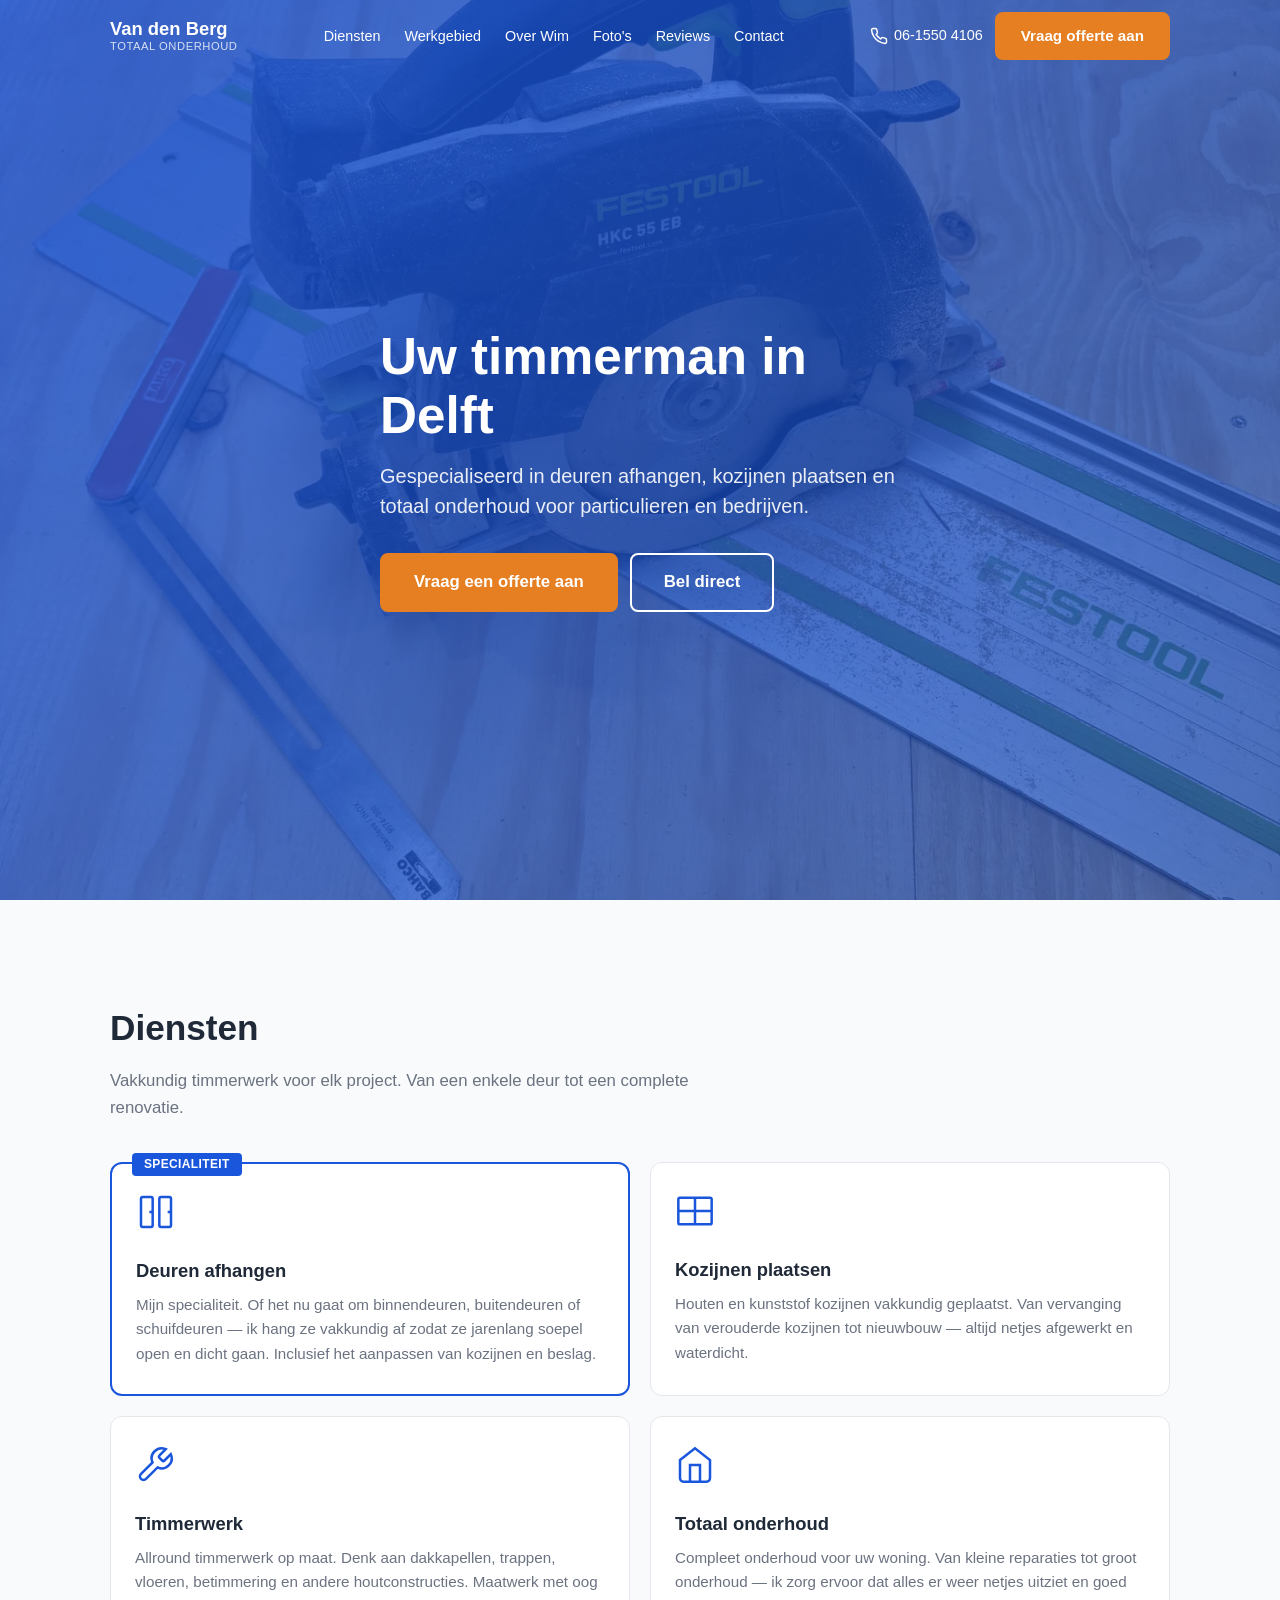
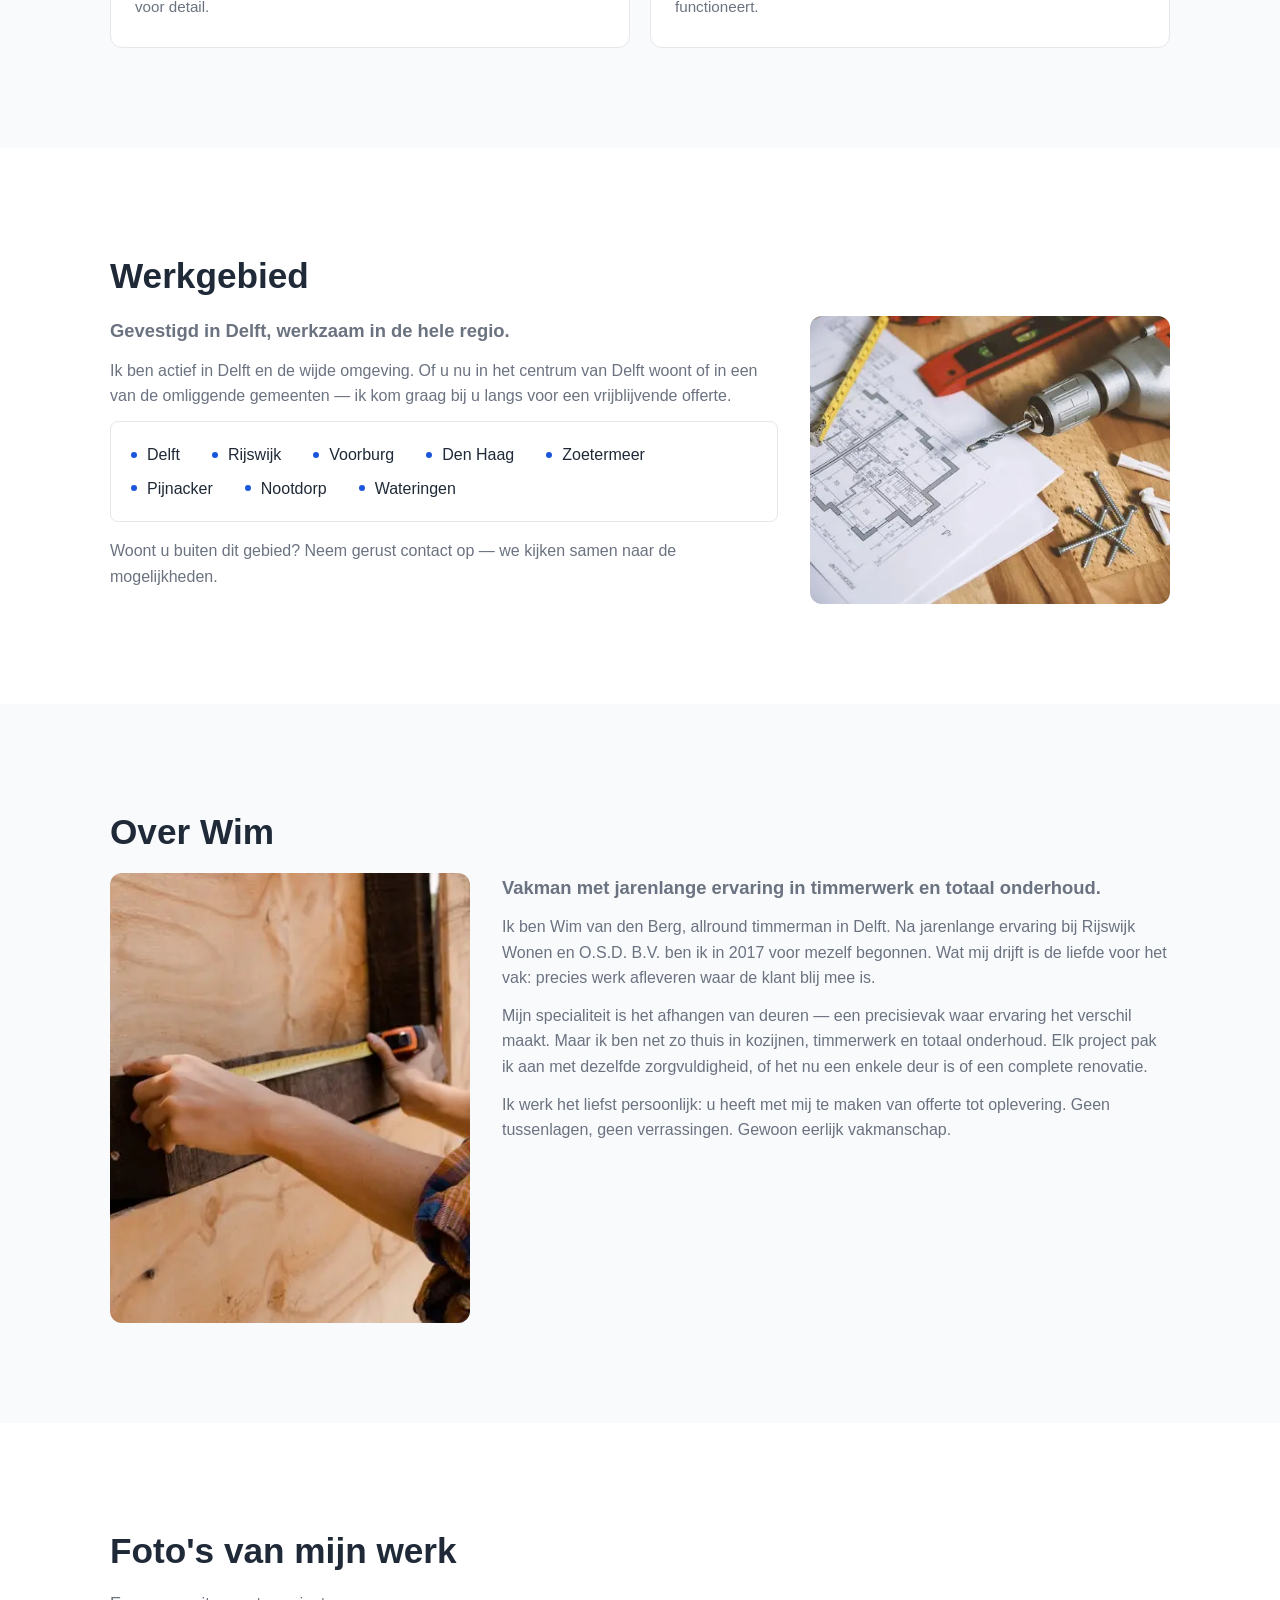
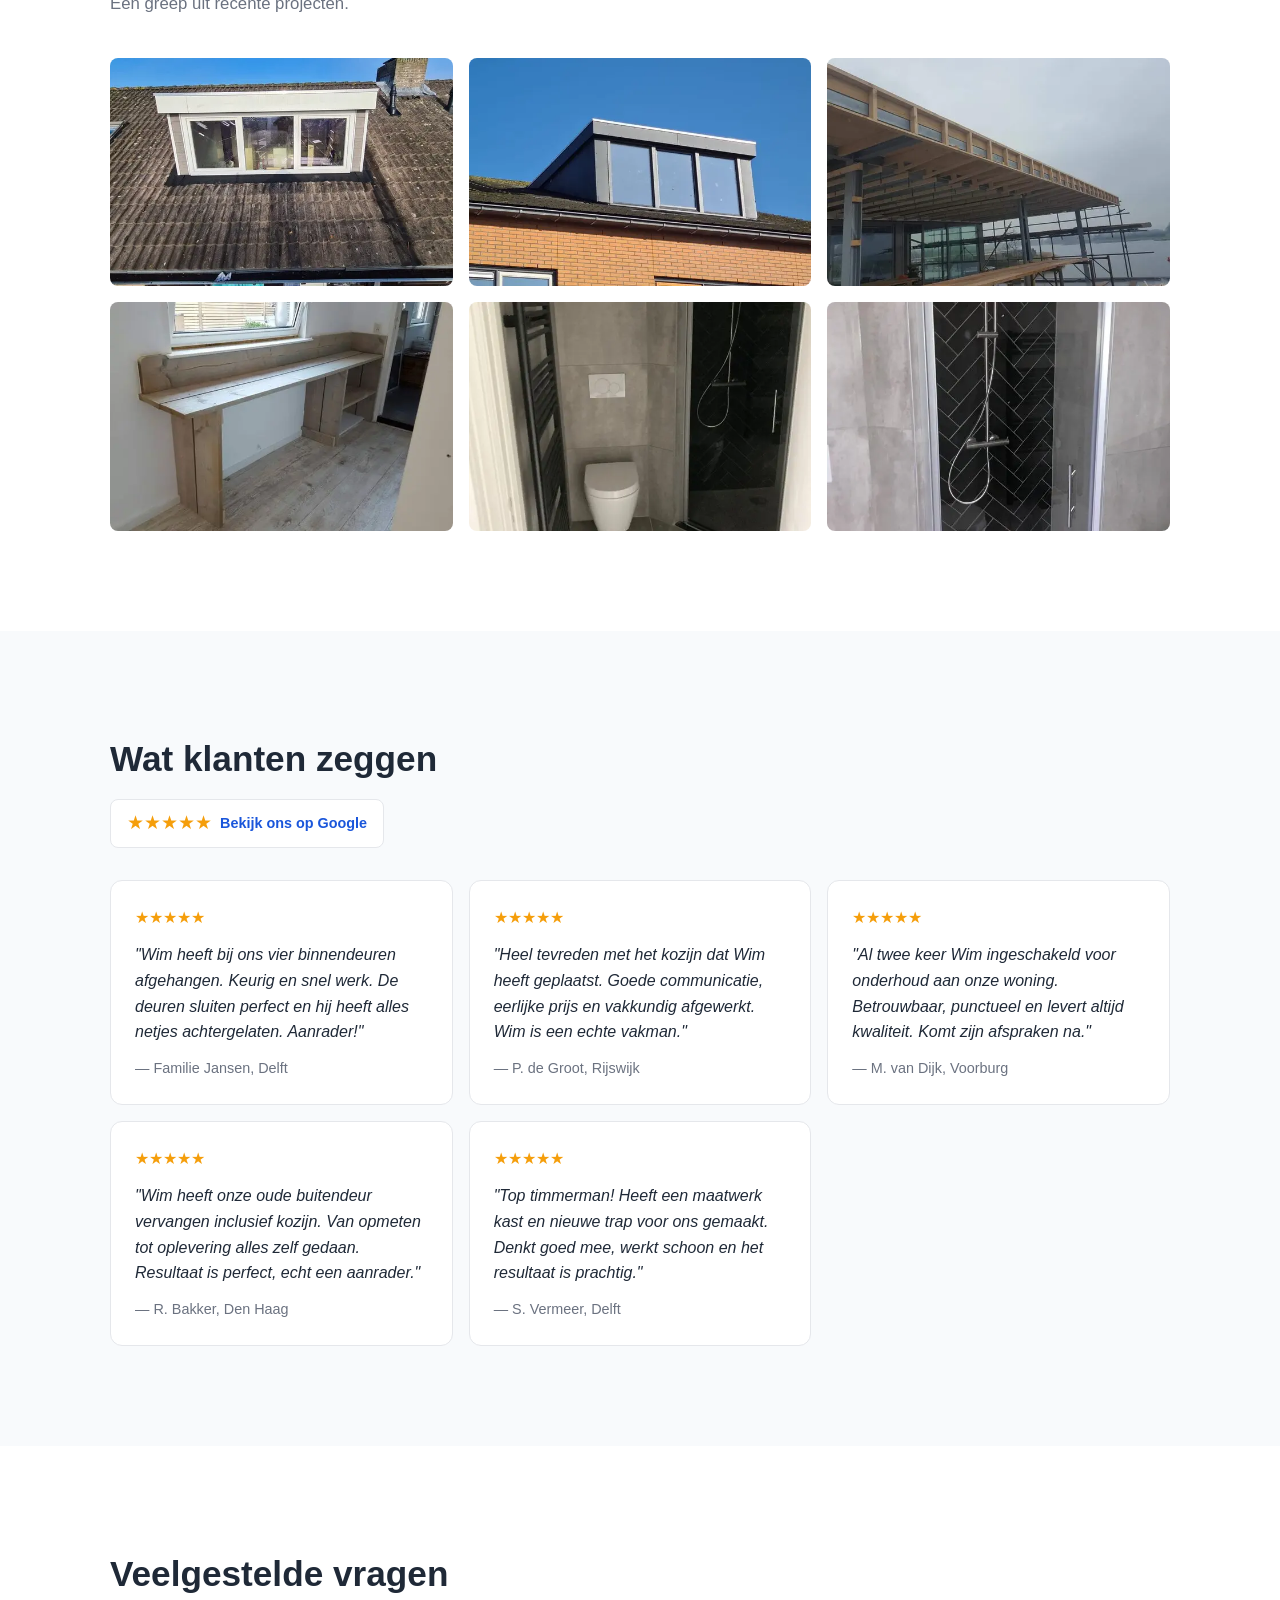
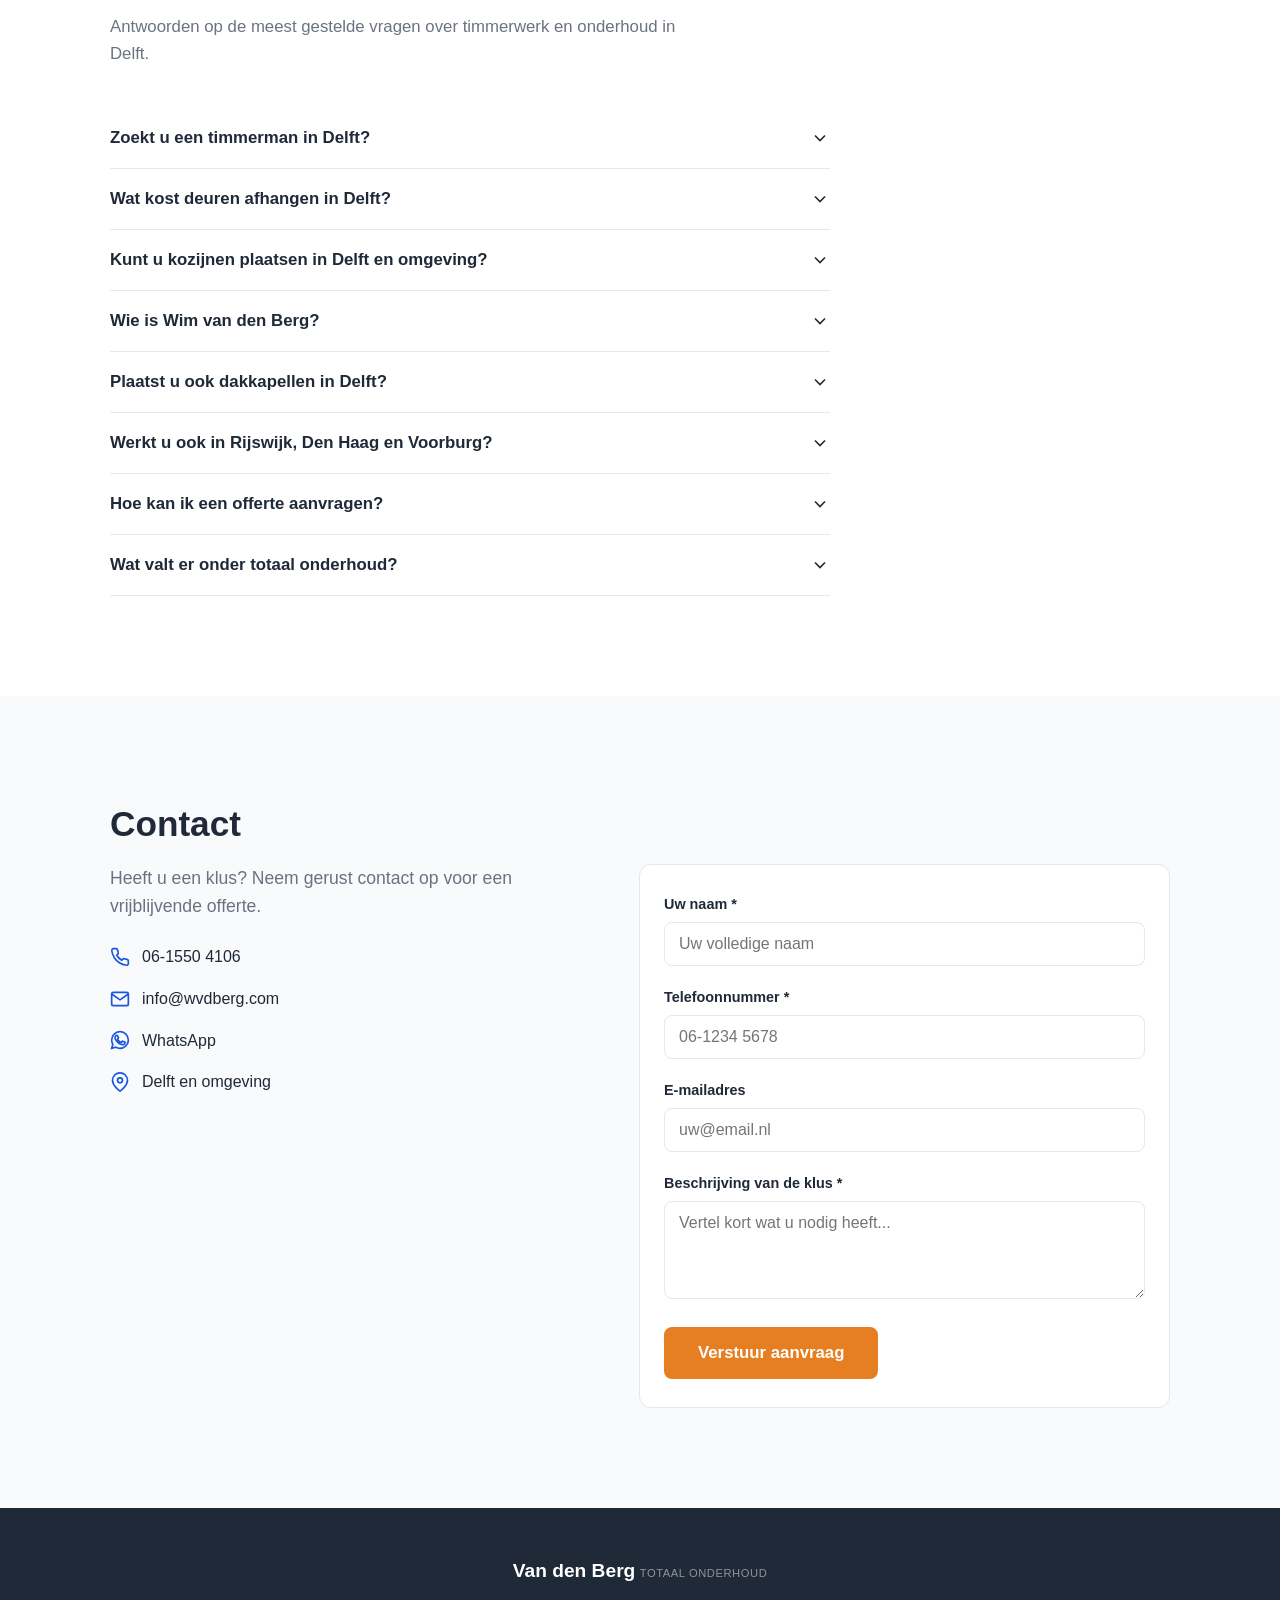
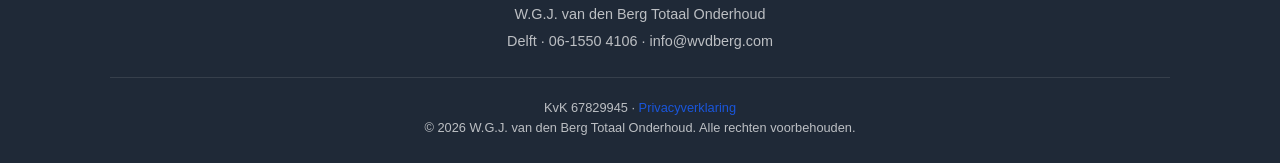
==== commit 0a0c28be: "Performance optimalisatie: inline CSS, rAF scroll handlers, hero compressie - CSS volledig inlined (" ====
--- a/index.html
+++ b/index.html
@@ -32,12 +32,11 @@
   <meta name="twitter:description" content="Allround timmerman in Delft. Gespecialiseerd in deuren afhangen, kozijnen plaatsen en totaal onderhoud.">
   <meta name="twitter:image" content="https://wvdbergtotaalonderhoud.nl/images/og-image.jpg">
 
-  <!-- Preload critical resources -->
-  <link rel="preload" href="css/style.css?v=cfe4840" as="style">
+  <!-- Preload hero image -->
   <link rel="preload" href="images/hero.webp" as="image" type="image/webp">
 
-  <!-- Styles -->
-  <link rel="stylesheet" href="css/style.css?v=cfe4840">
+  <!-- Inline styles (eliminates render-blocking request) -->
+  <style>:root{--color-primary:#1a56db;--color-primary-dark:#1444ab;--color-primary-light:#e8effc;--color-accent:#e67e22;--color-accent-dark:#cf6d17;--color-text:#1f2937;--color-text-light:#6b7280;--color-bg:#fff;--color-bg-alt:#f8fafc;--color-border:#e5e7eb;--color-white:#fff;--color-star:#f59e0b;--font-body:-apple-system,BlinkMacSystemFont,'Segoe UI',Roboto,'Helvetica Neue',Arial,sans-serif;--font-heading:var(--font-body);--max-width:1100px;--header-height:72px;--radius:8px;--radius-lg:12px;--shadow:0 1px 3px rgba(0,0,0,.1);--shadow-md:0 4px 12px rgba(0,0,0,.1);--shadow-lg:0 8px 24px rgba(0,0,0,.15);--transition:200ms ease}*,*::before,*::after{box-sizing:border-box;margin:0;padding:0}html{scroll-behavior:smooth;scroll-padding-top:var(--header-height)}body{font-family:var(--font-body);font-size:16px;line-height:1.6;color:var(--color-text);background:var(--color-bg);-webkit-font-smoothing:antialiased}img{max-width:100%;height:auto;display:block}a{color:var(--color-primary);text-decoration:none;transition:color var(--transition)}a:hover{color:var(--color-primary-dark)}ul{list-style:none}.container{width:100%;max-width:var(--max-width);margin:0 auto;padding:0 20px}.btn{display:inline-flex;align-items:center;justify-content:center;gap:8px;padding:10px 24px;border:2px solid transparent;border-radius:var(--radius);font-size:.95rem;font-weight:600;cursor:pointer;transition:all var(--transition);text-decoration:none;white-space:nowrap}.btn-primary{background:var(--color-accent);color:var(--color-white);border-color:var(--color-accent)}.btn-primary:hover{background:var(--color-accent-dark);border-color:var(--color-accent-dark);color:var(--color-white)}.btn-outline{background:transparent;color:var(--color-white);border-color:var(--color-white)}.btn-outline:hover{background:var(--color-white);color:var(--color-primary)}.btn-lg{padding:14px 32px;font-size:1.05rem}.site-header{position:fixed;top:0;left:0;right:0;z-index:100;background:transparent;transition:background var(--transition),box-shadow var(--transition);height:var(--header-height)}.site-header.scrolled{background:var(--color-white);box-shadow:var(--shadow-md)}.header-inner{display:flex;align-items:center;justify-content:space-between;height:var(--header-height)}.logo{display:flex;flex-direction:column;text-decoration:none;line-height:1.2}.logo-name{font-size:1.15rem;font-weight:700;color:var(--color-white);transition:color var(--transition)}.logo-tagline{font-size:.7rem;color:rgba(255,255,255,.8);text-transform:uppercase;letter-spacing:.05em;transition:color var(--transition)}.site-header.scrolled .logo-name{color:var(--color-primary)}.site-header.scrolled .logo-tagline{color:var(--color-text-light)}.nav{display:none}.nav-list{display:flex;gap:24px}.nav-list a{color:var(--color-white);font-size:.9rem;font-weight:500;transition:color var(--transition)}.site-header.scrolled .nav-list a{color:var(--color-text)}.site-header.scrolled .nav-list a:hover{color:var(--color-primary)}.header-actions{display:flex;align-items:center;gap:12px}.phone-link{display:none;align-items:center;gap:6px;color:var(--color-white);font-weight:500;font-size:.9rem}.site-header.scrolled .phone-link{color:var(--color-text)}.phone-link .icon{flex-shrink:0}.header-actions .btn-primary{display:none}.menu-toggle{display:flex;flex-direction:column;justify-content:center;gap:5px;width:32px;height:32px;background:none;border:none;cursor:pointer;padding:4px}.menu-toggle span{display:block;width:100%;height:2px;background:var(--color-white);border-radius:1px;transition:all var(--transition)}.site-header.scrolled .menu-toggle span{background:var(--color-text)}.menu-toggle.active span:nth-child(1){transform:rotate(45deg) translate(5px,5px)}.menu-toggle.active span:nth-child(2){opacity:0}.menu-toggle.active span:nth-child(3){transform:rotate(-45deg) translate(5px,-5px)}.nav.open{display:flex;position:fixed;top:var(--header-height);left:0;right:0;bottom:0;background:var(--color-white);z-index:99;padding:24px 20px}.nav.open .nav-list{flex-direction:column;gap:0;width:100%}.nav.open .nav-list a{display:block;padding:16px 0;color:var(--color-text);font-size:1.1rem;border-bottom:1px solid var(--color-border)}.hero{position:relative;min-height:100vh;display:flex;align-items:center;background:var(--color-primary) url('images/hero.webp') center/cover no-repeat;color:var(--color-white);padding:120px 0 80px}.hero-overlay{position:absolute;inset:0;background:linear-gradient(135deg,rgba(26,86,219,.85) 0%,rgba(20,68,171,.7) 100%)}.hero-content{position:relative;z-index:1;max-width:640px}.hero h1{font-size:clamp(2rem,5vw,3.2rem);font-weight:800;line-height:1.15;margin-bottom:16px}.hero-subtitle{font-size:clamp(1rem,2.5vw,1.25rem);line-height:1.5;opacity:.9;margin-bottom:32px}.hero-actions{display:flex;flex-wrap:wrap;gap:12px}.section{padding:64px 0}.section:nth-child(even){background:var(--color-bg-alt)}.section h2{font-size:clamp(1.6rem,3vw,2.2rem);font-weight:700;color:var(--color-text);margin-bottom:12px}.section-intro{color:var(--color-text-light);font-size:1.05rem;max-width:600px;margin-bottom:40px}.services-grid{display:grid;gap:20px}.service-card{background:var(--color-white);border:1px solid var(--color-border);border-radius:var(--radius-lg);padding:28px 24px;transition:box-shadow var(--transition)}.service-card:hover{box-shadow:var(--shadow-md)}.service-featured{border-color:var(--color-primary);border-width:2px;position:relative}.service-featured::before{content:'Specialiteit';position:absolute;top:-11px;left:20px;background:var(--color-primary);color:var(--color-white);font-size:.75rem;font-weight:600;padding:2px 12px;border-radius:4px;text-transform:uppercase;letter-spacing:.03em}.service-icon{color:var(--color-primary);margin-bottom:16px}.service-card h3{font-size:1.15rem;font-weight:700;margin-bottom:8px}.service-card p{color:var(--color-text-light);font-size:.95rem;line-height:1.6}.werkgebied .about-text p{color:var(--color-text-light)}.area-list{display:flex;flex-wrap:wrap;gap:8px 16px;margin-bottom:16px;padding:20px;background:var(--color-white);border-radius:var(--radius);border:1px solid var(--color-border)}.area-list li{font-weight:500;color:var(--color-text);padding-left:16px;position:relative}.area-list li::before{content:'';position:absolute;left:0;top:50%;transform:translateY(-50%);width:6px;height:6px;background:var(--color-primary);border-radius:50%}.about-content{display:flex;flex-direction:column;gap:32px}.about-image img{border-radius:var(--radius-lg);object-fit:cover;width:100%;max-width:400px}.about-lead{font-size:1.15rem;font-weight:600;color:var(--color-text);margin-bottom:16px}.about-text p{color:var(--color-text-light);margin-bottom:12px}.gallery-grid{display:grid;gap:12px;grid-template-columns:1fr 1fr}.gallery-item{cursor:pointer;border-radius:var(--radius);overflow:hidden;aspect-ratio:3/2}.gallery-item img{width:100%;height:100%;object-fit:cover;transition:transform .3s ease}.gallery-item:hover img{transform:scale(1.05)}.lightbox{display:none;position:fixed;inset:0;z-index:200;background:rgba(0,0,0,.92);align-items:center;justify-content:center;flex-direction:column;padding:20px}.lightbox.active{display:flex}.lightbox-img{max-width:90vw;max-height:80vh;object-fit:contain;border-radius:var(--radius)}.lightbox-caption{color:var(--color-white);margin-top:16px;font-size:.95rem;text-align:center}.lightbox-close,.lightbox-prev,.lightbox-next{position:absolute;background:none;border:none;color:var(--color-white);cursor:pointer;font-size:2rem;padding:12px;transition:opacity var(--transition);z-index:201}.lightbox-close:hover,.lightbox-prev:hover,.lightbox-next:hover{opacity:.7}.lightbox-close{top:16px;right:16px;font-size:2.5rem}.lightbox-prev{left:16px;top:50%;transform:translateY(-50%);font-size:3rem}.lightbox-next{right:16px;top:50%;transform:translateY(-50%);font-size:3rem}.reviews-header{margin-bottom:32px}.rating-badge{display:inline-flex;align-items:center;gap:8px;background:var(--color-white);border:1px solid var(--color-border);border-radius:var(--radius);padding:8px 16px}.rating-stars{color:var(--color-star);font-size:1.2rem}.rating-text{font-weight:600;font-size:.9rem}.reviews-grid{display:grid;gap:16px}.review-card{background:var(--color-white);border:1px solid var(--color-border);border-radius:var(--radius-lg);padding:24px}.review-stars{color:var(--color-star);font-size:1rem;margin-bottom:12px}.review-text{color:var(--color-text);font-style:italic;line-height:1.6;margin-bottom:12px}.review-author{color:var(--color-text-light);font-size:.9rem;font-weight:500}.faq-list{max-width:720px}.faq-item{border-bottom:1px solid var(--color-border)}.faq-question{display:flex;align-items:center;justify-content:space-between;width:100%;padding:20px 0;background:none;border:none;cursor:pointer;font-family:var(--font-body);font-size:1.05rem;font-weight:600;color:var(--color-text);text-align:left;gap:16px;transition:color var(--transition)}.faq-question:hover{color:var(--color-primary)}.faq-icon{flex-shrink:0;transition:transform .3s ease}.faq-item.open .faq-icon{transform:rotate(180deg)}.faq-answer{max-height:0;overflow:hidden;transition:max-height .3s ease,padding .3s ease}.faq-item.open .faq-answer{max-height:300px}.faq-answer p{padding:0 0 20px;color:var(--color-text-light);line-height:1.6;font-size:.95rem}.faq-answer a{color:var(--color-primary);font-weight:500}.contact-content{display:flex;flex-direction:column;gap:40px}.contact-lead{font-size:1.1rem;color:var(--color-text-light);margin-bottom:24px}.contact-details{display:flex;flex-direction:column;gap:16px}.contact-item{display:flex;align-items:center;gap:12px;color:var(--color-text)}.contact-item .icon{color:var(--color-primary);flex-shrink:0}.contact-item a{color:var(--color-text);font-weight:500}.contact-item a:hover{color:var(--color-primary)}.contact-form{background:var(--color-white);border:1px solid var(--color-border);border-radius:var(--radius-lg);padding:28px 24px}.form-group{margin-bottom:20px}.form-group label{display:block;font-weight:600;font-size:.9rem;margin-bottom:6px;color:var(--color-text)}.form-group input,.form-group textarea{width:100%;padding:12px 14px;border:1px solid var(--color-border);border-radius:var(--radius);font-family:var(--font-body);font-size:1rem;color:var(--color-text);transition:border-color var(--transition)}.form-group input:focus,.form-group textarea:focus{outline:none;border-color:var(--color-primary);box-shadow:0 0 0 3px var(--color-primary-light)}.form-group input.error,.form-group textarea.error{border-color:#dc2626}.form-error{display:none;color:#dc2626;font-size:.8rem;margin-top:4px}.form-error.visible{display:block}.form-status{margin-top:16px;padding:12px;border-radius:var(--radius);font-size:.9rem;display:none}.form-status.success{display:block;background:#ecfdf5;color:#065f46;border:1px solid #a7f3d0}.form-status.error{display:block;background:#fef2f2;color:#991b1b;border:1px solid #fecaca}.contact-form .btn{width:100%}.site-footer{background:var(--color-text);color:rgba(255,255,255,.7);padding:48px 0 24px}.footer-inner{text-align:center}.footer-brand{margin-bottom:16px}.footer-brand .logo-name{font-size:1.2rem;color:var(--color-white)}.footer-brand .logo-tagline{color:rgba(255,255,255,.5)}.footer-info{margin-bottom:24px}.footer-info p{margin-bottom:4px;font-size:.9rem}.footer-info a{color:rgba(255,255,255,.7)}.footer-info a:hover{color:var(--color-white)}.footer-bottom{border-top:1px solid rgba(255,255,255,.1);padding-top:20px}.footer-bottom p{font-size:.8rem}@media(min-width:768px){.section{padding:80px 0}.services-grid{grid-template-columns:1fr 1fr}.reviews-grid{grid-template-columns:1fr 1fr}.gallery-grid{grid-template-columns:repeat(3,1fr);gap:16px}.about-content{flex-direction:row;align-items:flex-start}.about-image{flex-shrink:0;width:280px}.contact-content{flex-direction:row;gap:48px}.contact-info{flex:1}.contact-form{flex:1}.contact-form .btn{width:auto}}@media(min-width:1024px){.nav{display:flex;align-items:center}.menu-toggle{display:none}.phone-link{display:flex}.header-actions .btn-primary{display:inline-flex}.section{padding:100px 0}.about-image{width:360px}.hero-content{max-width:560px}.area-list{gap:8px 32px}}@media(min-width:1200px){.reviews-grid{grid-template-columns:repeat(3,1fr)}}.mobile-cta{display:none;position:fixed;bottom:0;left:0;right:0;z-index:90;background:var(--color-white);box-shadow:0 -2px 12px rgba(0,0,0,.15);padding:8px;gap:8px}.mobile-cta.visible{display:flex}.mobile-cta-btn{flex:1;display:flex;align-items:center;justify-content:center;gap:8px;padding:14px 16px;border-radius:var(--radius);font-weight:600;font-size:.95rem;text-decoration:none;transition:opacity var(--transition)}.mobile-cta-btn:hover{opacity:.9}.mobile-cta-call{background:var(--color-primary);color:var(--color-white)}.mobile-cta-call:hover{color:var(--color-white)}.mobile-cta-whatsapp{background:#25d366;color:var(--color-white)}.mobile-cta-whatsapp:hover{color:var(--color-white)}@media(min-width:1024px){.mobile-cta{display:none!important}}@media(max-width:1023px){.site-footer{padding-bottom:80px}}</style>
 
   <!-- JSON-LD Structured Data -->
   <script type="application/ld+json">
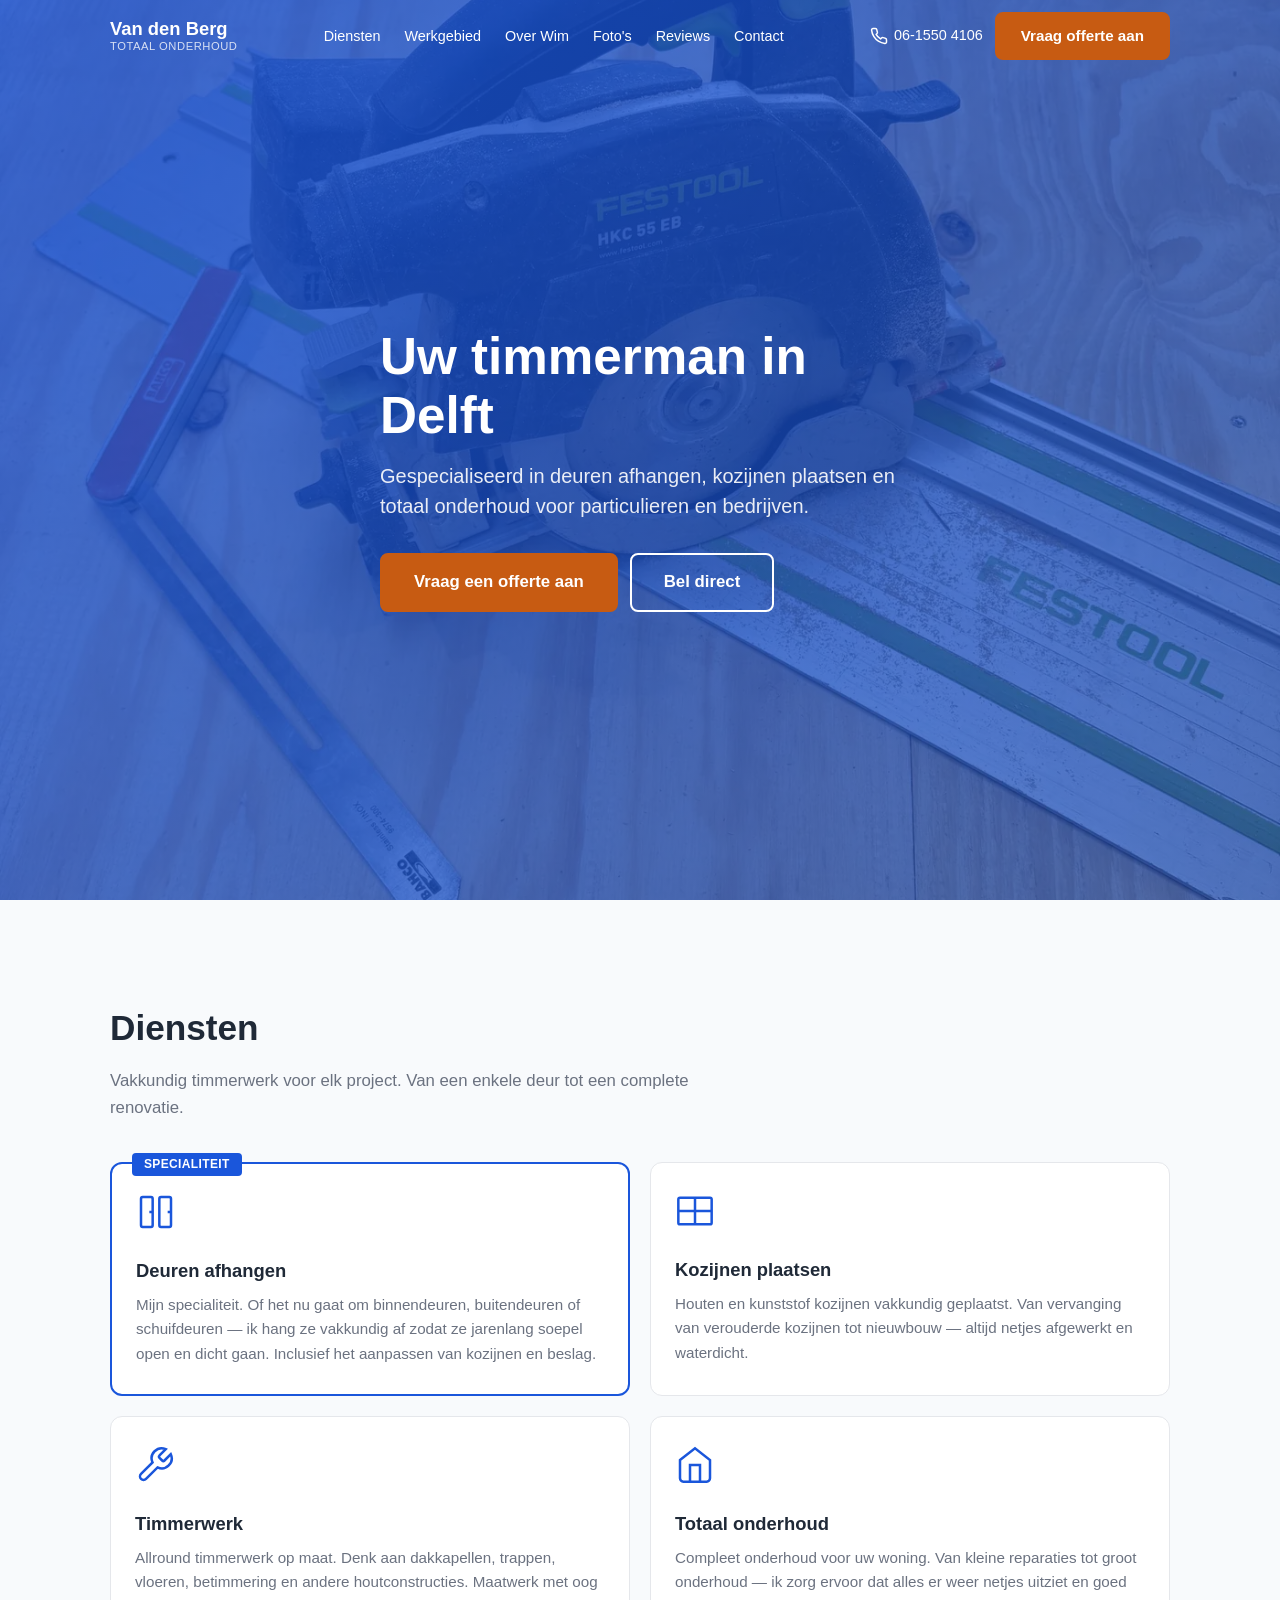
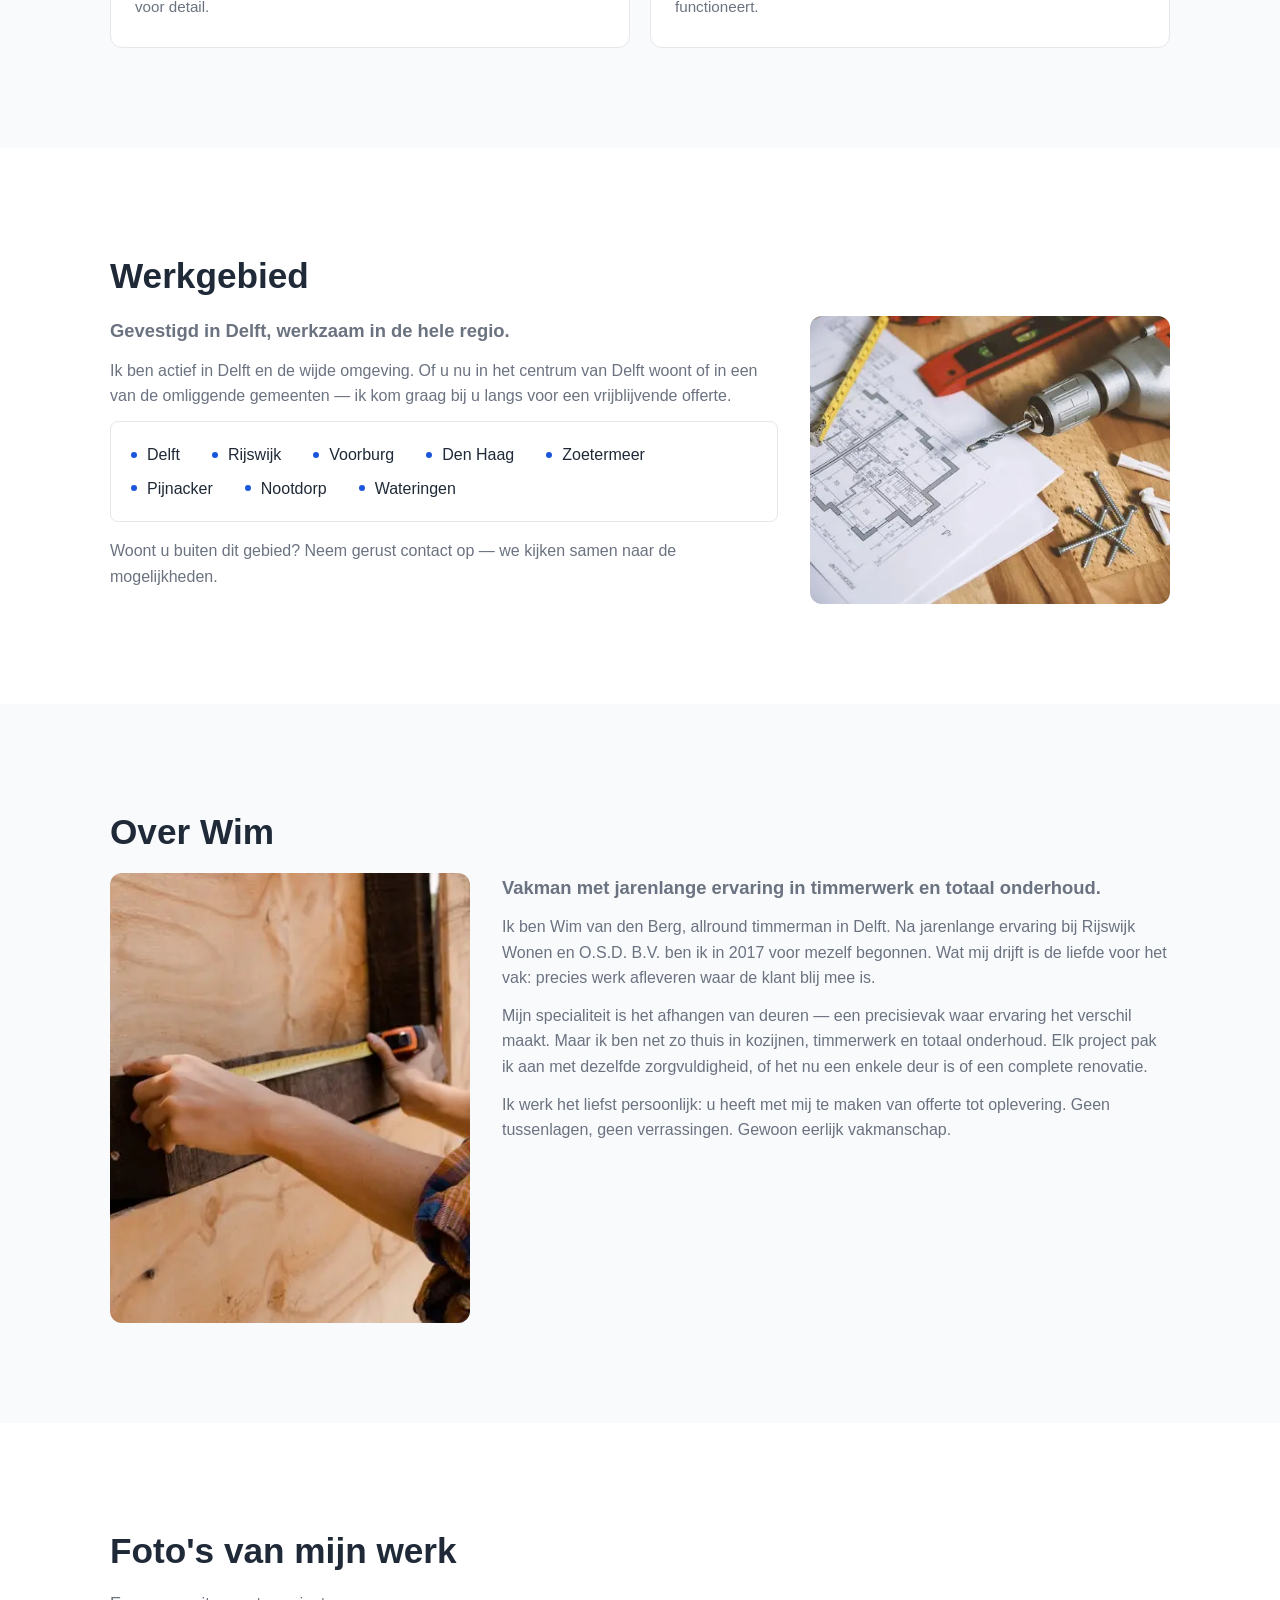
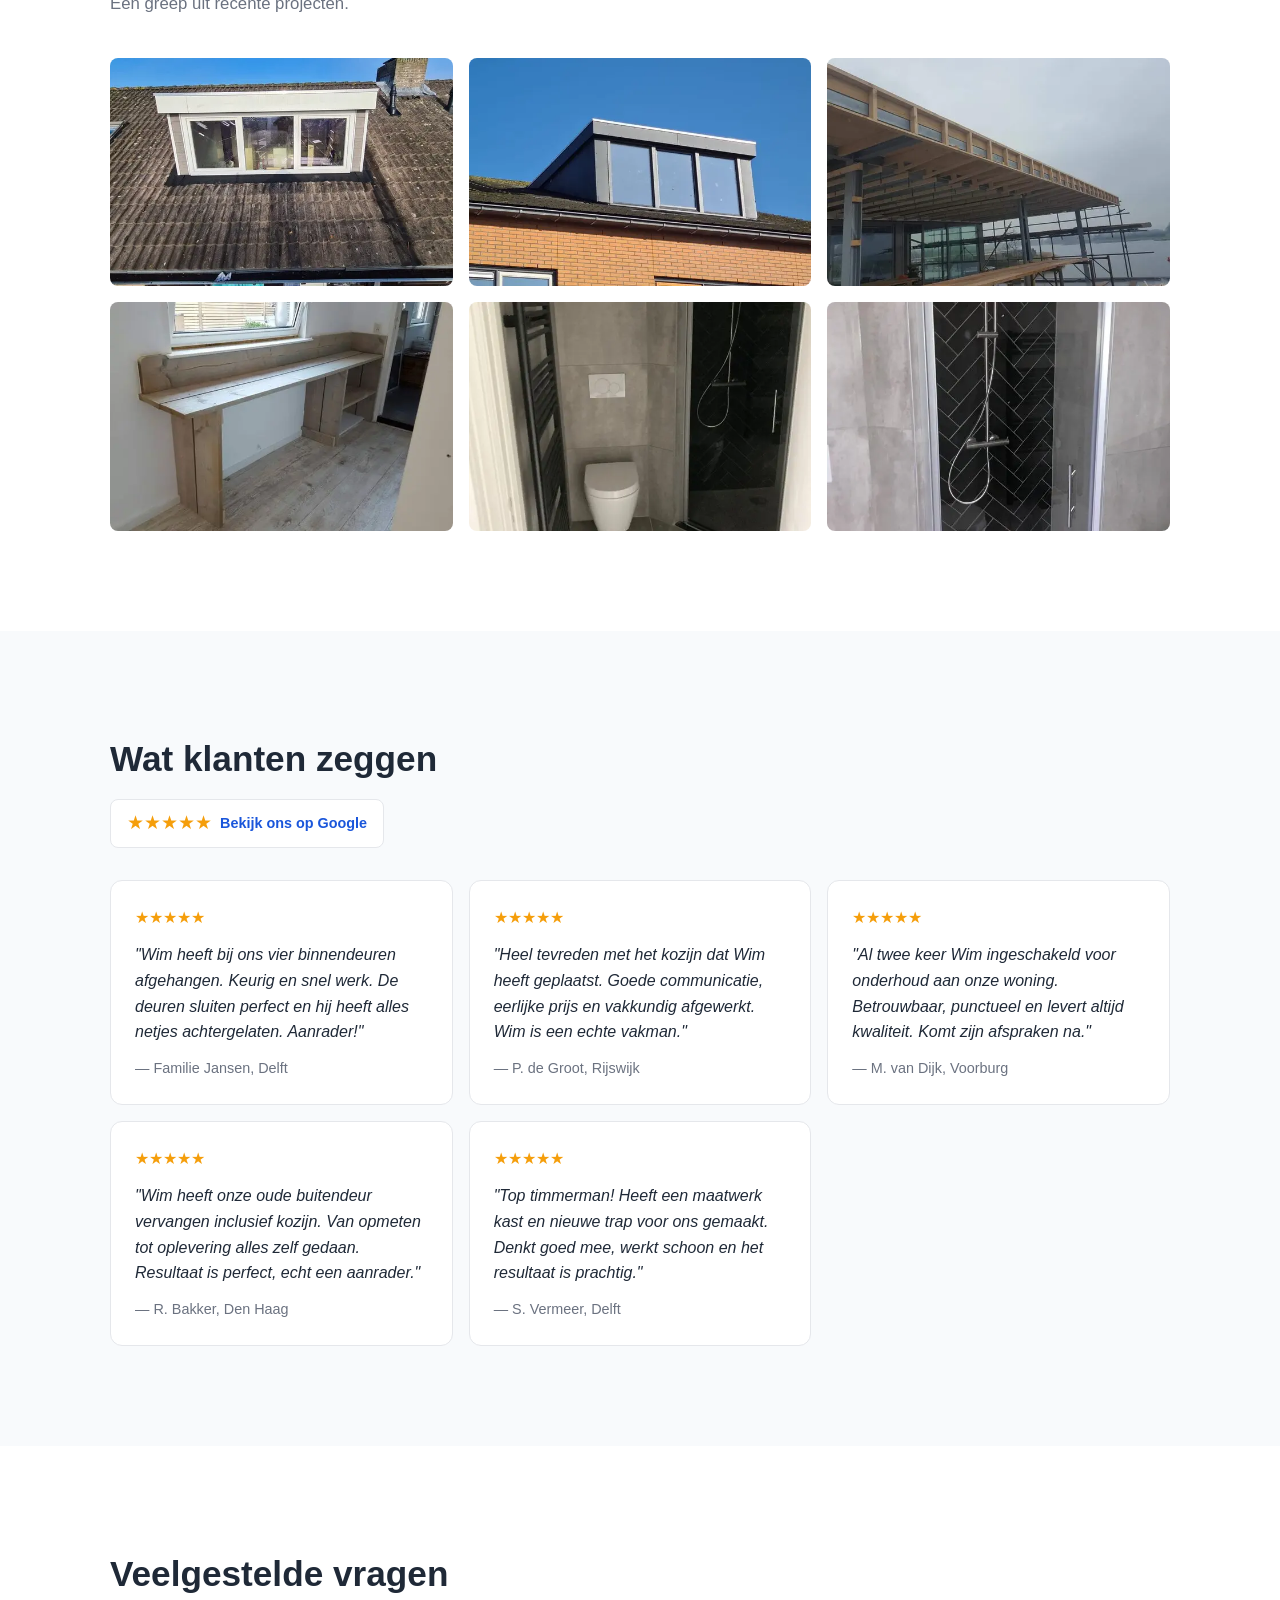
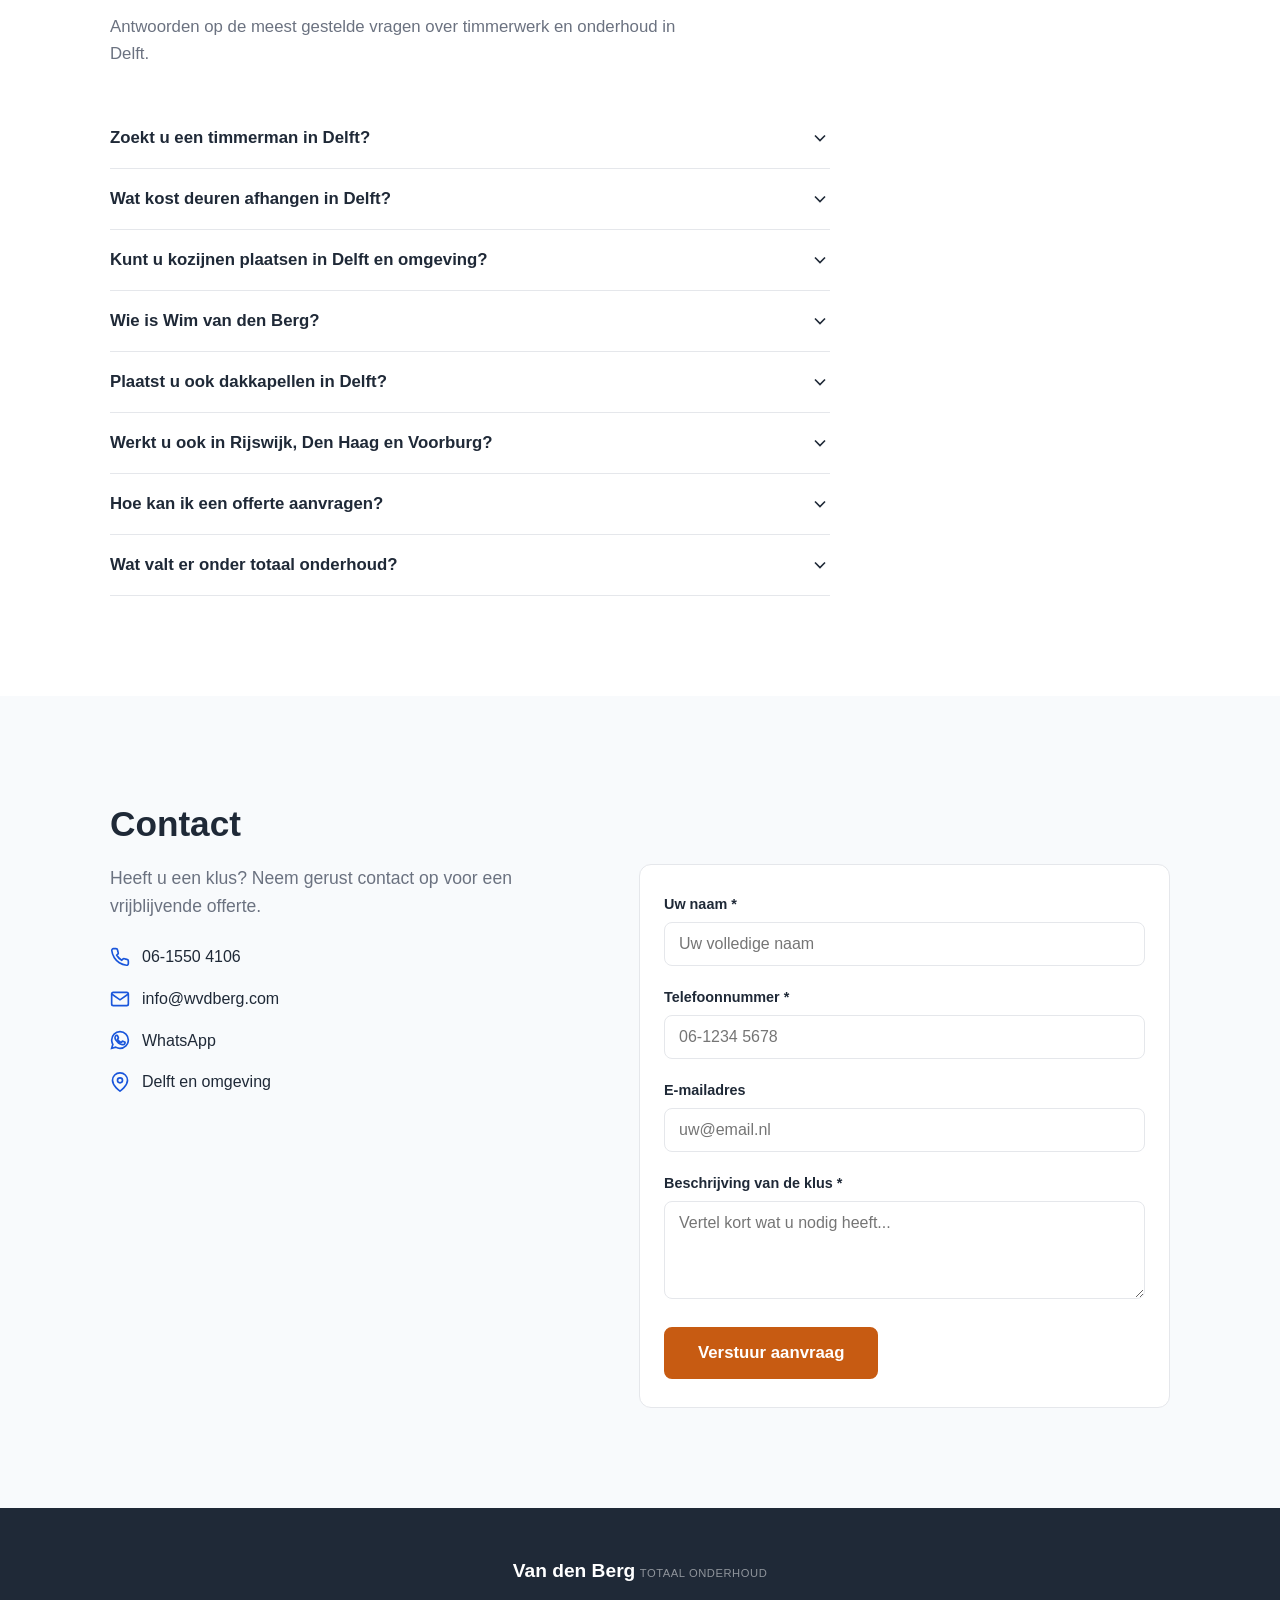
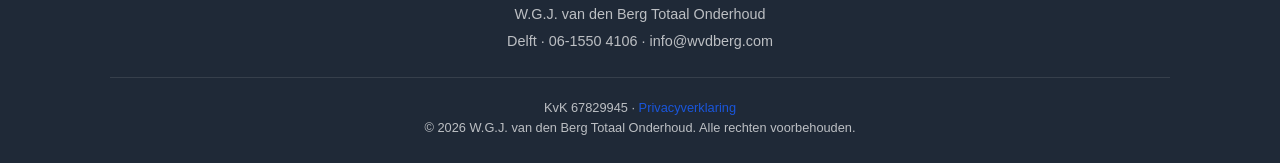
==== commit ac9ac7a5: "Fix accessibility: darker accent color for WCAG AA contrast ratio - Accent #e67e22 → #c75b12 (contra" ====
--- a/index.html
+++ b/index.html
@@ -36,7 +36,7 @@
   <link rel="preload" href="images/hero.webp" as="image" type="image/webp">
 
   <!-- Inline styles (eliminates render-blocking request) -->
-  <style>:root{--color-primary:#1a56db;--color-primary-dark:#1444ab;--color-primary-light:#e8effc;--color-accent:#e67e22;--color-accent-dark:#cf6d17;--color-text:#1f2937;--color-text-light:#6b7280;--color-bg:#fff;--color-bg-alt:#f8fafc;--color-border:#e5e7eb;--color-white:#fff;--color-star:#f59e0b;--font-body:-apple-system,BlinkMacSystemFont,'Segoe UI',Roboto,'Helvetica Neue',Arial,sans-serif;--font-heading:var(--font-body);--max-width:1100px;--header-height:72px;--radius:8px;--radius-lg:12px;--shadow:0 1px 3px rgba(0,0,0,.1);--shadow-md:0 4px 12px rgba(0,0,0,.1);--shadow-lg:0 8px 24px rgba(0,0,0,.15);--transition:200ms ease}*,*::before,*::after{box-sizing:border-box;margin:0;padding:0}html{scroll-behavior:smooth;scroll-padding-top:var(--header-height)}body{font-family:var(--font-body);font-size:16px;line-height:1.6;color:var(--color-text);background:var(--color-bg);-webkit-font-smoothing:antialiased}img{max-width:100%;height:auto;display:block}a{color:var(--color-primary);text-decoration:none;transition:color var(--transition)}a:hover{color:var(--color-primary-dark)}ul{list-style:none}.container{width:100%;max-width:var(--max-width);margin:0 auto;padding:0 20px}.btn{display:inline-flex;align-items:center;justify-content:center;gap:8px;padding:10px 24px;border:2px solid transparent;border-radius:var(--radius);font-size:.95rem;font-weight:600;cursor:pointer;transition:all var(--transition);text-decoration:none;white-space:nowrap}.btn-primary{background:var(--color-accent);color:var(--color-white);border-color:var(--color-accent)}.btn-primary:hover{background:var(--color-accent-dark);border-color:var(--color-accent-dark);color:var(--color-white)}.btn-outline{background:transparent;color:var(--color-white);border-color:var(--color-white)}.btn-outline:hover{background:var(--color-white);color:var(--color-primary)}.btn-lg{padding:14px 32px;font-size:1.05rem}.site-header{position:fixed;top:0;left:0;right:0;z-index:100;background:transparent;transition:background var(--transition),box-shadow var(--transition);height:var(--header-height)}.site-header.scrolled{background:var(--color-white);box-shadow:var(--shadow-md)}.header-inner{display:flex;align-items:center;justify-content:space-between;height:var(--header-height)}.logo{display:flex;flex-direction:column;text-decoration:none;line-height:1.2}.logo-name{font-size:1.15rem;font-weight:700;color:var(--color-white);transition:color var(--transition)}.logo-tagline{font-size:.7rem;color:rgba(255,255,255,.8);text-transform:uppercase;letter-spacing:.05em;transition:color var(--transition)}.site-header.scrolled .logo-name{color:var(--color-primary)}.site-header.scrolled .logo-tagline{color:var(--color-text-light)}.nav{display:none}.nav-list{display:flex;gap:24px}.nav-list a{color:var(--color-white);font-size:.9rem;font-weight:500;transition:color var(--transition)}.site-header.scrolled .nav-list a{color:var(--color-text)}.site-header.scrolled .nav-list a:hover{color:var(--color-primary)}.header-actions{display:flex;align-items:center;gap:12px}.phone-link{display:none;align-items:center;gap:6px;color:var(--color-white);font-weight:500;font-size:.9rem}.site-header.scrolled .phone-link{color:var(--color-text)}.phone-link .icon{flex-shrink:0}.header-actions .btn-primary{display:none}.menu-toggle{display:flex;flex-direction:column;justify-content:center;gap:5px;width:32px;height:32px;background:none;border:none;cursor:pointer;padding:4px}.menu-toggle span{display:block;width:100%;height:2px;background:var(--color-white);border-radius:1px;transition:all var(--transition)}.site-header.scrolled .menu-toggle span{background:var(--color-text)}.menu-toggle.active span:nth-child(1){transform:rotate(45deg) translate(5px,5px)}.menu-toggle.active span:nth-child(2){opacity:0}.menu-toggle.active span:nth-child(3){transform:rotate(-45deg) translate(5px,-5px)}.nav.open{display:flex;position:fixed;top:var(--header-height);left:0;right:0;bottom:0;background:var(--color-white);z-index:99;padding:24px 20px}.nav.open .nav-list{flex-direction:column;gap:0;width:100%}.nav.open .nav-list a{display:block;padding:16px 0;color:var(--color-text);font-size:1.1rem;border-bottom:1px solid var(--color-border)}.hero{position:relative;min-height:100vh;display:flex;align-items:center;background:var(--color-primary) url('images/hero.webp') center/cover no-repeat;color:var(--color-white);padding:120px 0 80px}.hero-overlay{position:absolute;inset:0;background:linear-gradient(135deg,rgba(26,86,219,.85) 0%,rgba(20,68,171,.7) 100%)}.hero-content{position:relative;z-index:1;max-width:640px}.hero h1{font-size:clamp(2rem,5vw,3.2rem);font-weight:800;line-height:1.15;margin-bottom:16px}.hero-subtitle{font-size:clamp(1rem,2.5vw,1.25rem);line-height:1.5;opacity:.9;margin-bottom:32px}.hero-actions{display:flex;flex-wrap:wrap;gap:12px}.section{padding:64px 0}.section:nth-child(even){background:var(--color-bg-alt)}.section h2{font-size:clamp(1.6rem,3vw,2.2rem);font-weight:700;color:var(--color-text);margin-bottom:12px}.section-intro{color:var(--color-text-light);font-size:1.05rem;max-width:600px;margin-bottom:40px}.services-grid{display:grid;gap:20px}.service-card{background:var(--color-white);border:1px solid var(--color-border);border-radius:var(--radius-lg);padding:28px 24px;transition:box-shadow var(--transition)}.service-card:hover{box-shadow:var(--shadow-md)}.service-featured{border-color:var(--color-primary);border-width:2px;position:relative}.service-featured::before{content:'Specialiteit';position:absolute;top:-11px;left:20px;background:var(--color-primary);color:var(--color-white);font-size:.75rem;font-weight:600;padding:2px 12px;border-radius:4px;text-transform:uppercase;letter-spacing:.03em}.service-icon{color:var(--color-primary);margin-bottom:16px}.service-card h3{font-size:1.15rem;font-weight:700;margin-bottom:8px}.service-card p{color:var(--color-text-light);font-size:.95rem;line-height:1.6}.werkgebied .about-text p{color:var(--color-text-light)}.area-list{display:flex;flex-wrap:wrap;gap:8px 16px;margin-bottom:16px;padding:20px;background:var(--color-white);border-radius:var(--radius);border:1px solid var(--color-border)}.area-list li{font-weight:500;color:var(--color-text);padding-left:16px;position:relative}.area-list li::before{content:'';position:absolute;left:0;top:50%;transform:translateY(-50%);width:6px;height:6px;background:var(--color-primary);border-radius:50%}.about-content{display:flex;flex-direction:column;gap:32px}.about-image img{border-radius:var(--radius-lg);object-fit:cover;width:100%;max-width:400px}.about-lead{font-size:1.15rem;font-weight:600;color:var(--color-text);margin-bottom:16px}.about-text p{color:var(--color-text-light);margin-bottom:12px}.gallery-grid{display:grid;gap:12px;grid-template-columns:1fr 1fr}.gallery-item{cursor:pointer;border-radius:var(--radius);overflow:hidden;aspect-ratio:3/2}.gallery-item img{width:100%;height:100%;object-fit:cover;transition:transform .3s ease}.gallery-item:hover img{transform:scale(1.05)}.lightbox{display:none;position:fixed;inset:0;z-index:200;background:rgba(0,0,0,.92);align-items:center;justify-content:center;flex-direction:column;padding:20px}.lightbox.active{display:flex}.lightbox-img{max-width:90vw;max-height:80vh;object-fit:contain;border-radius:var(--radius)}.lightbox-caption{color:var(--color-white);margin-top:16px;font-size:.95rem;text-align:center}.lightbox-close,.lightbox-prev,.lightbox-next{position:absolute;background:none;border:none;color:var(--color-white);cursor:pointer;font-size:2rem;padding:12px;transition:opacity var(--transition);z-index:201}.lightbox-close:hover,.lightbox-prev:hover,.lightbox-next:hover{opacity:.7}.lightbox-close{top:16px;right:16px;font-size:2.5rem}.lightbox-prev{left:16px;top:50%;transform:translateY(-50%);font-size:3rem}.lightbox-next{right:16px;top:50%;transform:translateY(-50%);font-size:3rem}.reviews-header{margin-bottom:32px}.rating-badge{display:inline-flex;align-items:center;gap:8px;background:var(--color-white);border:1px solid var(--color-border);border-radius:var(--radius);padding:8px 16px}.rating-stars{color:var(--color-star);font-size:1.2rem}.rating-text{font-weight:600;font-size:.9rem}.reviews-grid{display:grid;gap:16px}.review-card{background:var(--color-white);border:1px solid var(--color-border);border-radius:var(--radius-lg);padding:24px}.review-stars{color:var(--color-star);font-size:1rem;margin-bottom:12px}.review-text{color:var(--color-text);font-style:italic;line-height:1.6;margin-bottom:12px}.review-author{color:var(--color-text-light);font-size:.9rem;font-weight:500}.faq-list{max-width:720px}.faq-item{border-bottom:1px solid var(--color-border)}.faq-question{display:flex;align-items:center;justify-content:space-between;width:100%;padding:20px 0;background:none;border:none;cursor:pointer;font-family:var(--font-body);font-size:1.05rem;font-weight:600;color:var(--color-text);text-align:left;gap:16px;transition:color var(--transition)}.faq-question:hover{color:var(--color-primary)}.faq-icon{flex-shrink:0;transition:transform .3s ease}.faq-item.open .faq-icon{transform:rotate(180deg)}.faq-answer{max-height:0;overflow:hidden;transition:max-height .3s ease,padding .3s ease}.faq-item.open .faq-answer{max-height:300px}.faq-answer p{padding:0 0 20px;color:var(--color-text-light);line-height:1.6;font-size:.95rem}.faq-answer a{color:var(--color-primary);font-weight:500}.contact-content{display:flex;flex-direction:column;gap:40px}.contact-lead{font-size:1.1rem;color:var(--color-text-light);margin-bottom:24px}.contact-details{display:flex;flex-direction:column;gap:16px}.contact-item{display:flex;align-items:center;gap:12px;color:var(--color-text)}.contact-item .icon{color:var(--color-primary);flex-shrink:0}.contact-item a{color:var(--color-text);font-weight:500}.contact-item a:hover{color:var(--color-primary)}.contact-form{background:var(--color-white);border:1px solid var(--color-border);border-radius:var(--radius-lg);padding:28px 24px}.form-group{margin-bottom:20px}.form-group label{display:block;font-weight:600;font-size:.9rem;margin-bottom:6px;color:var(--color-text)}.form-group input,.form-group textarea{width:100%;padding:12px 14px;border:1px solid var(--color-border);border-radius:var(--radius);font-family:var(--font-body);font-size:1rem;color:var(--color-text);transition:border-color var(--transition)}.form-group input:focus,.form-group textarea:focus{outline:none;border-color:var(--color-primary);box-shadow:0 0 0 3px var(--color-primary-light)}.form-group input.error,.form-group textarea.error{border-color:#dc2626}.form-error{display:none;color:#dc2626;font-size:.8rem;margin-top:4px}.form-error.visible{display:block}.form-status{margin-top:16px;padding:12px;border-radius:var(--radius);font-size:.9rem;display:none}.form-status.success{display:block;background:#ecfdf5;color:#065f46;border:1px solid #a7f3d0}.form-status.error{display:block;background:#fef2f2;color:#991b1b;border:1px solid #fecaca}.contact-form .btn{width:100%}.site-footer{background:var(--color-text);color:rgba(255,255,255,.7);padding:48px 0 24px}.footer-inner{text-align:center}.footer-brand{margin-bottom:16px}.footer-brand .logo-name{font-size:1.2rem;color:var(--color-white)}.footer-brand .logo-tagline{color:rgba(255,255,255,.5)}.footer-info{margin-bottom:24px}.footer-info p{margin-bottom:4px;font-size:.9rem}.footer-info a{color:rgba(255,255,255,.7)}.footer-info a:hover{color:var(--color-white)}.footer-bottom{border-top:1px solid rgba(255,255,255,.1);padding-top:20px}.footer-bottom p{font-size:.8rem}@media(min-width:768px){.section{padding:80px 0}.services-grid{grid-template-columns:1fr 1fr}.reviews-grid{grid-template-columns:1fr 1fr}.gallery-grid{grid-template-columns:repeat(3,1fr);gap:16px}.about-content{flex-direction:row;align-items:flex-start}.about-image{flex-shrink:0;width:280px}.contact-content{flex-direction:row;gap:48px}.contact-info{flex:1}.contact-form{flex:1}.contact-form .btn{width:auto}}@media(min-width:1024px){.nav{display:flex;align-items:center}.menu-toggle{display:none}.phone-link{display:flex}.header-actions .btn-primary{display:inline-flex}.section{padding:100px 0}.about-image{width:360px}.hero-content{max-width:560px}.area-list{gap:8px 32px}}@media(min-width:1200px){.reviews-grid{grid-template-columns:repeat(3,1fr)}}.mobile-cta{display:none;position:fixed;bottom:0;left:0;right:0;z-index:90;background:var(--color-white);box-shadow:0 -2px 12px rgba(0,0,0,.15);padding:8px;gap:8px}.mobile-cta.visible{display:flex}.mobile-cta-btn{flex:1;display:flex;align-items:center;justify-content:center;gap:8px;padding:14px 16px;border-radius:var(--radius);font-weight:600;font-size:.95rem;text-decoration:none;transition:opacity var(--transition)}.mobile-cta-btn:hover{opacity:.9}.mobile-cta-call{background:var(--color-primary);color:var(--color-white)}.mobile-cta-call:hover{color:var(--color-white)}.mobile-cta-whatsapp{background:#25d366;color:var(--color-white)}.mobile-cta-whatsapp:hover{color:var(--color-white)}@media(min-width:1024px){.mobile-cta{display:none!important}}@media(max-width:1023px){.site-footer{padding-bottom:80px}}</style>
+  <style>:root{--color-primary:#1a56db;--color-primary-dark:#1444ab;--color-primary-light:#e8effc;--color-accent:#c75b12;--color-accent-dark:#a94d0f;--color-text:#1f2937;--color-text-light:#6b7280;--color-bg:#fff;--color-bg-alt:#f8fafc;--color-border:#e5e7eb;--color-white:#fff;--color-star:#f59e0b;--font-body:-apple-system,BlinkMacSystemFont,'Segoe UI',Roboto,'Helvetica Neue',Arial,sans-serif;--font-heading:var(--font-body);--max-width:1100px;--header-height:72px;--radius:8px;--radius-lg:12px;--shadow:0 1px 3px rgba(0,0,0,.1);--shadow-md:0 4px 12px rgba(0,0,0,.1);--shadow-lg:0 8px 24px rgba(0,0,0,.15);--transition:200ms ease}*,*::before,*::after{box-sizing:border-box;margin:0;padding:0}html{scroll-behavior:smooth;scroll-padding-top:var(--header-height)}body{font-family:var(--font-body);font-size:16px;line-height:1.6;color:var(--color-text);background:var(--color-bg);-webkit-font-smoothing:antialiased}img{max-width:100%;height:auto;display:block}a{color:var(--color-primary);text-decoration:none;transition:color var(--transition)}a:hover{color:var(--color-primary-dark)}ul{list-style:none}.container{width:100%;max-width:var(--max-width);margin:0 auto;padding:0 20px}.btn{display:inline-flex;align-items:center;justify-content:center;gap:8px;padding:10px 24px;border:2px solid transparent;border-radius:var(--radius);font-size:.95rem;font-weight:600;cursor:pointer;transition:all var(--transition);text-decoration:none;white-space:nowrap}.btn-primary{background:var(--color-accent);color:var(--color-white);border-color:var(--color-accent)}.btn-primary:hover{background:var(--color-accent-dark);border-color:var(--color-accent-dark);color:var(--color-white)}.btn-outline{background:transparent;color:var(--color-white);border-color:var(--color-white)}.btn-outline:hover{background:var(--color-white);color:var(--color-primary)}.btn-lg{padding:14px 32px;font-size:1.05rem}.site-header{position:fixed;top:0;left:0;right:0;z-index:100;background:transparent;transition:background var(--transition),box-shadow var(--transition);height:var(--header-height)}.site-header.scrolled{background:var(--color-white);box-shadow:var(--shadow-md)}.header-inner{display:flex;align-items:center;justify-content:space-between;height:var(--header-height)}.logo{display:flex;flex-direction:column;text-decoration:none;line-height:1.2}.logo-name{font-size:1.15rem;font-weight:700;color:var(--color-white);transition:color var(--transition)}.logo-tagline{font-size:.7rem;color:rgba(255,255,255,.8);text-transform:uppercase;letter-spacing:.05em;transition:color var(--transition)}.site-header.scrolled .logo-name{color:var(--color-primary)}.site-header.scrolled .logo-tagline{color:var(--color-text-light)}.nav{display:none}.nav-list{display:flex;gap:24px}.nav-list a{color:var(--color-white);font-size:.9rem;font-weight:500;transition:color var(--transition)}.site-header.scrolled .nav-list a{color:var(--color-text)}.site-header.scrolled .nav-list a:hover{color:var(--color-primary)}.header-actions{display:flex;align-items:center;gap:12px}.phone-link{display:none;align-items:center;gap:6px;color:var(--color-white);font-weight:500;font-size:.9rem}.site-header.scrolled .phone-link{color:var(--color-text)}.phone-link .icon{flex-shrink:0}.header-actions .btn-primary{display:none}.menu-toggle{display:flex;flex-direction:column;justify-content:center;gap:5px;width:32px;height:32px;background:none;border:none;cursor:pointer;padding:4px}.menu-toggle span{display:block;width:100%;height:2px;background:var(--color-white);border-radius:1px;transition:all var(--transition)}.site-header.scrolled .menu-toggle span{background:var(--color-text)}.menu-toggle.active span:nth-child(1){transform:rotate(45deg) translate(5px,5px)}.menu-toggle.active span:nth-child(2){opacity:0}.menu-toggle.active span:nth-child(3){transform:rotate(-45deg) translate(5px,-5px)}.nav.open{display:flex;position:fixed;top:var(--header-height);left:0;right:0;bottom:0;background:var(--color-white);z-index:99;padding:24px 20px}.nav.open .nav-list{flex-direction:column;gap:0;width:100%}.nav.open .nav-list a{display:block;padding:16px 0;color:var(--color-text);font-size:1.1rem;border-bottom:1px solid var(--color-border)}.hero{position:relative;min-height:100vh;display:flex;align-items:center;background:var(--color-primary) url('images/hero.webp') center/cover no-repeat;color:var(--color-white);padding:120px 0 80px}.hero-overlay{position:absolute;inset:0;background:linear-gradient(135deg,rgba(26,86,219,.85) 0%,rgba(20,68,171,.7) 100%)}.hero-content{position:relative;z-index:1;max-width:640px}.hero h1{font-size:clamp(2rem,5vw,3.2rem);font-weight:800;line-height:1.15;margin-bottom:16px}.hero-subtitle{font-size:clamp(1rem,2.5vw,1.25rem);line-height:1.5;opacity:.9;margin-bottom:32px}.hero-actions{display:flex;flex-wrap:wrap;gap:12px}.section{padding:64px 0}.section:nth-child(even){background:var(--color-bg-alt)}.section h2{font-size:clamp(1.6rem,3vw,2.2rem);font-weight:700;color:var(--color-text);margin-bottom:12px}.section-intro{color:var(--color-text-light);font-size:1.05rem;max-width:600px;margin-bottom:40px}.services-grid{display:grid;gap:20px}.service-card{background:var(--color-white);border:1px solid var(--color-border);border-radius:var(--radius-lg);padding:28px 24px;transition:box-shadow var(--transition)}.service-card:hover{box-shadow:var(--shadow-md)}.service-featured{border-color:var(--color-primary);border-width:2px;position:relative}.service-featured::before{content:'Specialiteit';position:absolute;top:-11px;left:20px;background:var(--color-primary);color:var(--color-white);font-size:.75rem;font-weight:600;padding:2px 12px;border-radius:4px;text-transform:uppercase;letter-spacing:.03em}.service-icon{color:var(--color-primary);margin-bottom:16px}.service-card h3{font-size:1.15rem;font-weight:700;margin-bottom:8px}.service-card p{color:var(--color-text-light);font-size:.95rem;line-height:1.6}.werkgebied .about-text p{color:var(--color-text-light)}.area-list{display:flex;flex-wrap:wrap;gap:8px 16px;margin-bottom:16px;padding:20px;background:var(--color-white);border-radius:var(--radius);border:1px solid var(--color-border)}.area-list li{font-weight:500;color:var(--color-text);padding-left:16px;position:relative}.area-list li::before{content:'';position:absolute;left:0;top:50%;transform:translateY(-50%);width:6px;height:6px;background:var(--color-primary);border-radius:50%}.about-content{display:flex;flex-direction:column;gap:32px}.about-image img{border-radius:var(--radius-lg);object-fit:cover;width:100%;max-width:400px}.about-lead{font-size:1.15rem;font-weight:600;color:var(--color-text);margin-bottom:16px}.about-text p{color:var(--color-text-light);margin-bottom:12px}.gallery-grid{display:grid;gap:12px;grid-template-columns:1fr 1fr}.gallery-item{cursor:pointer;border-radius:var(--radius);overflow:hidden;aspect-ratio:3/2}.gallery-item img{width:100%;height:100%;object-fit:cover;transition:transform .3s ease}.gallery-item:hover img{transform:scale(1.05)}.lightbox{display:none;position:fixed;inset:0;z-index:200;background:rgba(0,0,0,.92);align-items:center;justify-content:center;flex-direction:column;padding:20px}.lightbox.active{display:flex}.lightbox-img{max-width:90vw;max-height:80vh;object-fit:contain;border-radius:var(--radius)}.lightbox-caption{color:var(--color-white);margin-top:16px;font-size:.95rem;text-align:center}.lightbox-close,.lightbox-prev,.lightbox-next{position:absolute;background:none;border:none;color:var(--color-white);cursor:pointer;font-size:2rem;padding:12px;transition:opacity var(--transition);z-index:201}.lightbox-close:hover,.lightbox-prev:hover,.lightbox-next:hover{opacity:.7}.lightbox-close{top:16px;right:16px;font-size:2.5rem}.lightbox-prev{left:16px;top:50%;transform:translateY(-50%);font-size:3rem}.lightbox-next{right:16px;top:50%;transform:translateY(-50%);font-size:3rem}.reviews-header{margin-bottom:32px}.rating-badge{display:inline-flex;align-items:center;gap:8px;background:var(--color-white);border:1px solid var(--color-border);border-radius:var(--radius);padding:8px 16px}.rating-stars{color:var(--color-star);font-size:1.2rem}.rating-text{font-weight:600;font-size:.9rem}.reviews-grid{display:grid;gap:16px}.review-card{background:var(--color-white);border:1px solid var(--color-border);border-radius:var(--radius-lg);padding:24px}.review-stars{color:var(--color-star);font-size:1rem;margin-bottom:12px}.review-text{color:var(--color-text);font-style:italic;line-height:1.6;margin-bottom:12px}.review-author{color:var(--color-text-light);font-size:.9rem;font-weight:500}.faq-list{max-width:720px}.faq-item{border-bottom:1px solid var(--color-border)}.faq-question{display:flex;align-items:center;justify-content:space-between;width:100%;padding:20px 0;background:none;border:none;cursor:pointer;font-family:var(--font-body);font-size:1.05rem;font-weight:600;color:var(--color-text);text-align:left;gap:16px;transition:color var(--transition)}.faq-question:hover{color:var(--color-primary)}.faq-icon{flex-shrink:0;transition:transform .3s ease}.faq-item.open .faq-icon{transform:rotate(180deg)}.faq-answer{max-height:0;overflow:hidden;transition:max-height .3s ease,padding .3s ease}.faq-item.open .faq-answer{max-height:300px}.faq-answer p{padding:0 0 20px;color:var(--color-text-light);line-height:1.6;font-size:.95rem}.faq-answer a{color:var(--color-primary);font-weight:500}.contact-content{display:flex;flex-direction:column;gap:40px}.contact-lead{font-size:1.1rem;color:var(--color-text-light);margin-bottom:24px}.contact-details{display:flex;flex-direction:column;gap:16px}.contact-item{display:flex;align-items:center;gap:12px;color:var(--color-text)}.contact-item .icon{color:var(--color-primary);flex-shrink:0}.contact-item a{color:var(--color-text);font-weight:500}.contact-item a:hover{color:var(--color-primary)}.contact-form{background:var(--color-white);border:1px solid var(--color-border);border-radius:var(--radius-lg);padding:28px 24px}.form-group{margin-bottom:20px}.form-group label{display:block;font-weight:600;font-size:.9rem;margin-bottom:6px;color:var(--color-text)}.form-group input,.form-group textarea{width:100%;padding:12px 14px;border:1px solid var(--color-border);border-radius:var(--radius);font-family:var(--font-body);font-size:1rem;color:var(--color-text);transition:border-color var(--transition)}.form-group input:focus,.form-group textarea:focus{outline:none;border-color:var(--color-primary);box-shadow:0 0 0 3px var(--color-primary-light)}.form-group input.error,.form-group textarea.error{border-color:#dc2626}.form-error{display:none;color:#dc2626;font-size:.8rem;margin-top:4px}.form-error.visible{display:block}.form-status{margin-top:16px;padding:12px;border-radius:var(--radius);font-size:.9rem;display:none}.form-status.success{display:block;background:#ecfdf5;color:#065f46;border:1px solid #a7f3d0}.form-status.error{display:block;background:#fef2f2;color:#991b1b;border:1px solid #fecaca}.contact-form .btn{width:100%}.site-footer{background:var(--color-text);color:rgba(255,255,255,.7);padding:48px 0 24px}.footer-inner{text-align:center}.footer-brand{margin-bottom:16px}.footer-brand .logo-name{font-size:1.2rem;color:var(--color-white)}.footer-brand .logo-tagline{color:rgba(255,255,255,.5)}.footer-info{margin-bottom:24px}.footer-info p{margin-bottom:4px;font-size:.9rem}.footer-info a{color:rgba(255,255,255,.7)}.footer-info a:hover{color:var(--color-white)}.footer-bottom{border-top:1px solid rgba(255,255,255,.1);padding-top:20px}.footer-bottom p{font-size:.8rem}@media(min-width:768px){.section{padding:80px 0}.services-grid{grid-template-columns:1fr 1fr}.reviews-grid{grid-template-columns:1fr 1fr}.gallery-grid{grid-template-columns:repeat(3,1fr);gap:16px}.about-content{flex-direction:row;align-items:flex-start}.about-image{flex-shrink:0;width:280px}.contact-content{flex-direction:row;gap:48px}.contact-info{flex:1}.contact-form{flex:1}.contact-form .btn{width:auto}}@media(min-width:1024px){.nav{display:flex;align-items:center}.menu-toggle{display:none}.phone-link{display:flex}.header-actions .btn-primary{display:inline-flex}.section{padding:100px 0}.about-image{width:360px}.hero-content{max-width:560px}.area-list{gap:8px 32px}}@media(min-width:1200px){.reviews-grid{grid-template-columns:repeat(3,1fr)}}.mobile-cta{display:none;position:fixed;bottom:0;left:0;right:0;z-index:90;background:var(--color-white);box-shadow:0 -2px 12px rgba(0,0,0,.15);padding:8px;gap:8px}.mobile-cta.visible{display:flex}.mobile-cta-btn{flex:1;display:flex;align-items:center;justify-content:center;gap:8px;padding:14px 16px;border-radius:var(--radius);font-weight:600;font-size:.95rem;text-decoration:none;transition:opacity var(--transition)}.mobile-cta-btn:hover{opacity:.9}.mobile-cta-call{background:var(--color-primary);color:var(--color-white)}.mobile-cta-call:hover{color:var(--color-white)}.mobile-cta-whatsapp{background:#25d366;color:var(--color-white)}.mobile-cta-whatsapp:hover{color:var(--color-white)}@media(min-width:1024px){.mobile-cta{display:none!important}}@media(max-width:1023px){.site-footer{padding-bottom:80px}}</style>
 
   <!-- JSON-LD Structured Data -->
   <script type="application/ld+json">
@@ -573,6 +573,6 @@
     </a>
   </div>
 
-  <script src="js/main.js?v=cfe4840"></script>
+  <script src="js/main.js?v=0a0c28b" defer></script>
 </body>
 </html>
